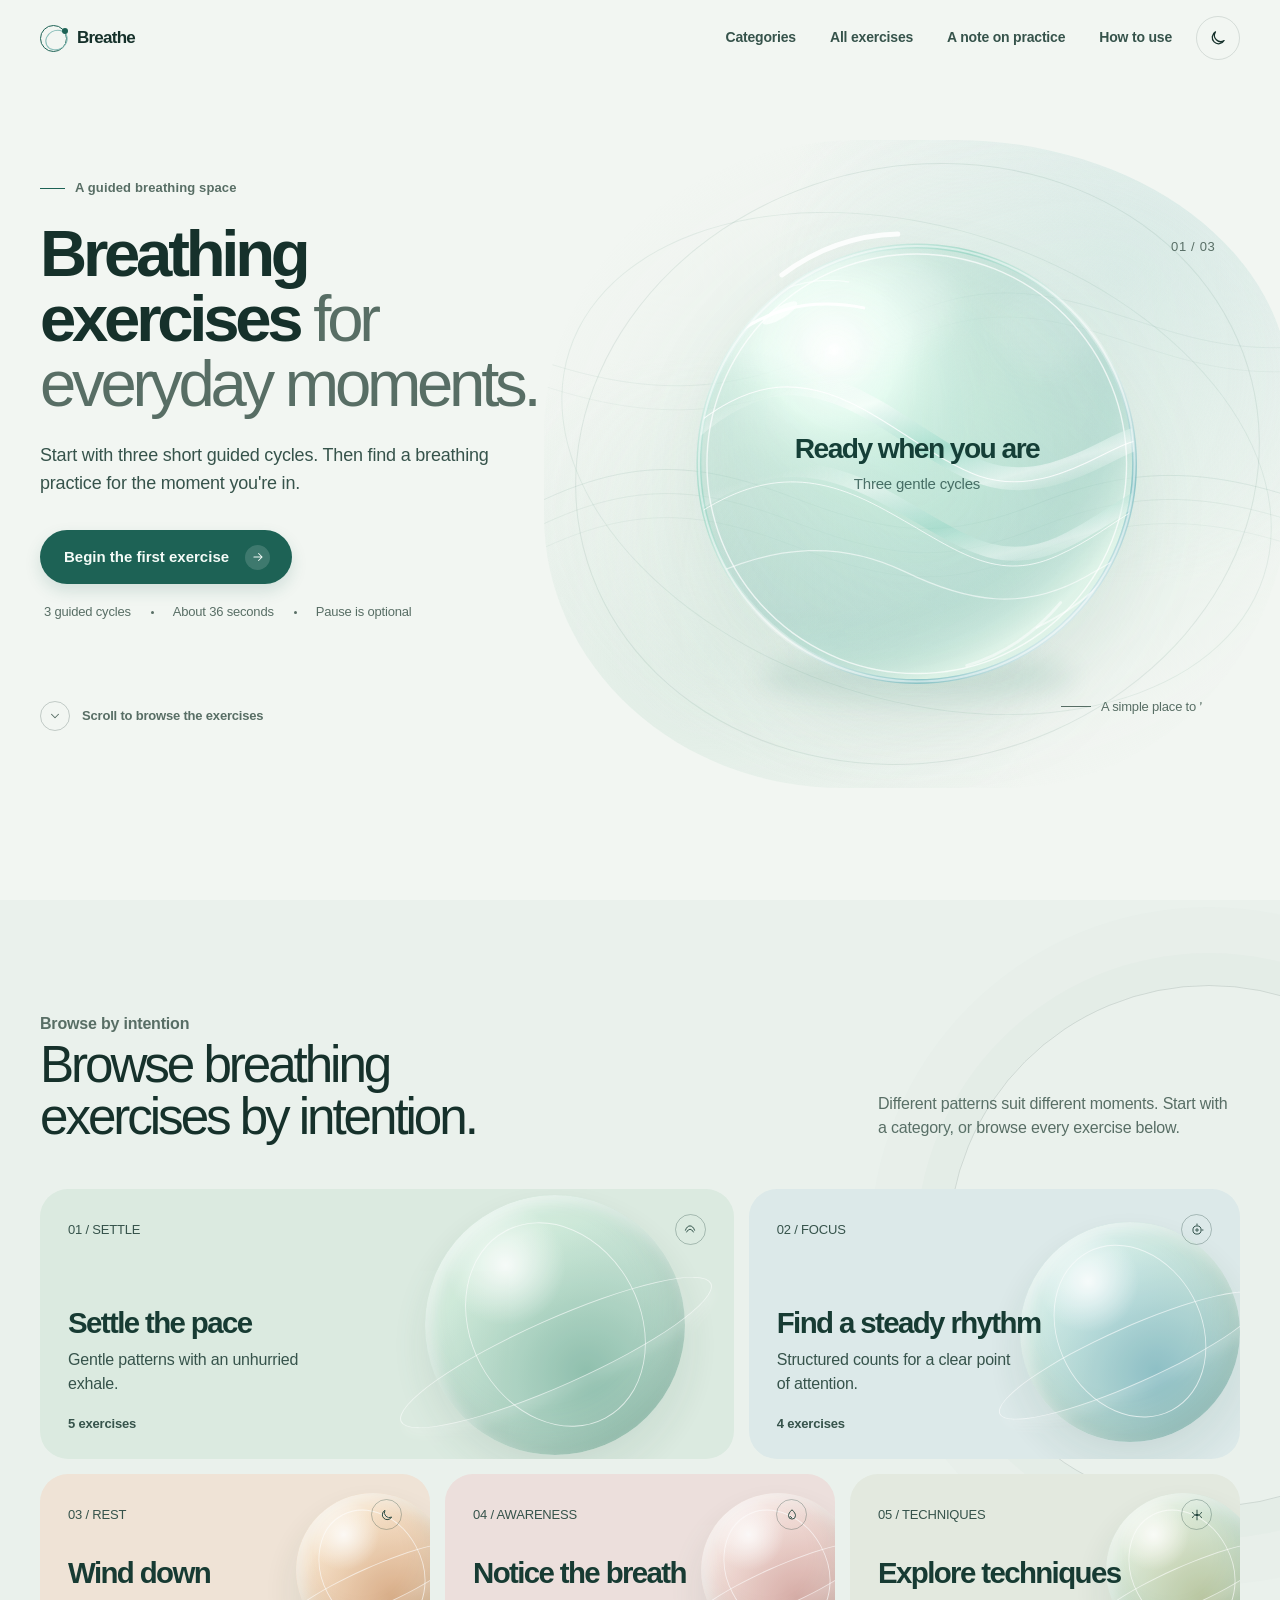
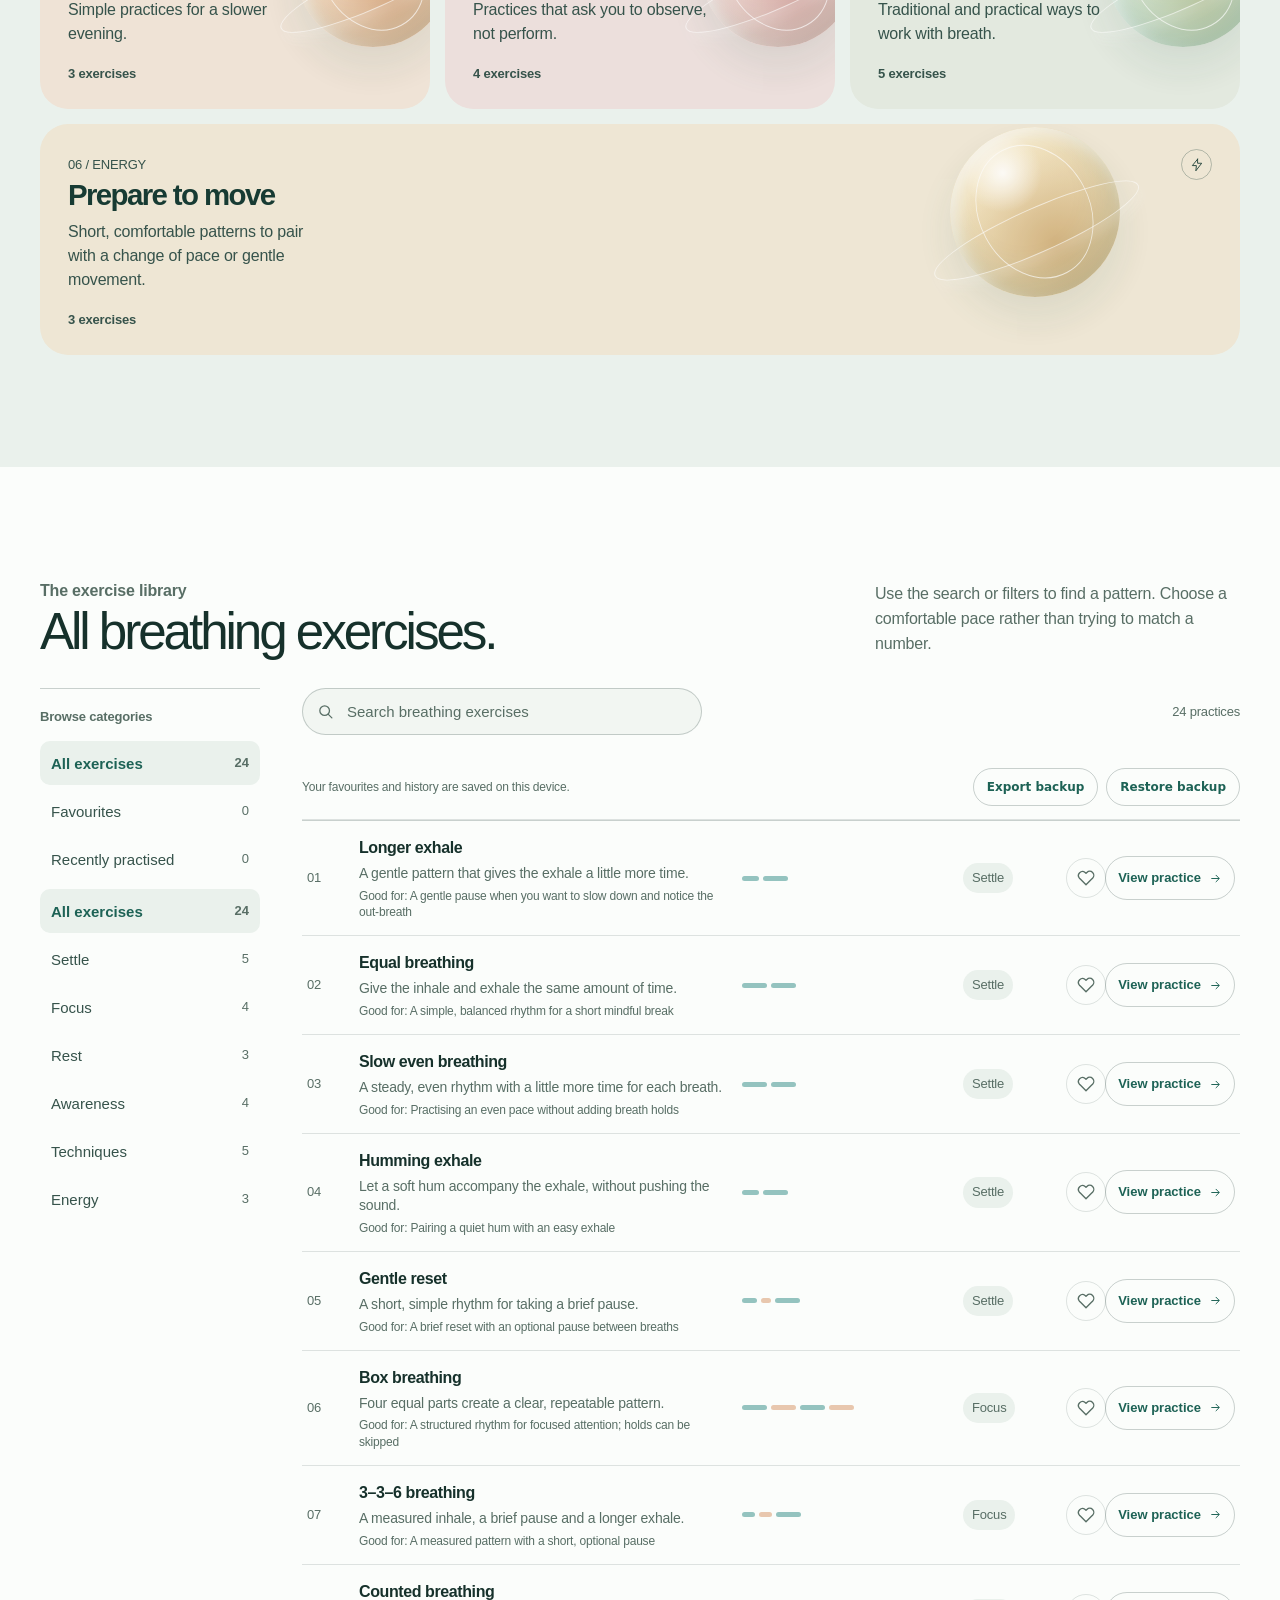
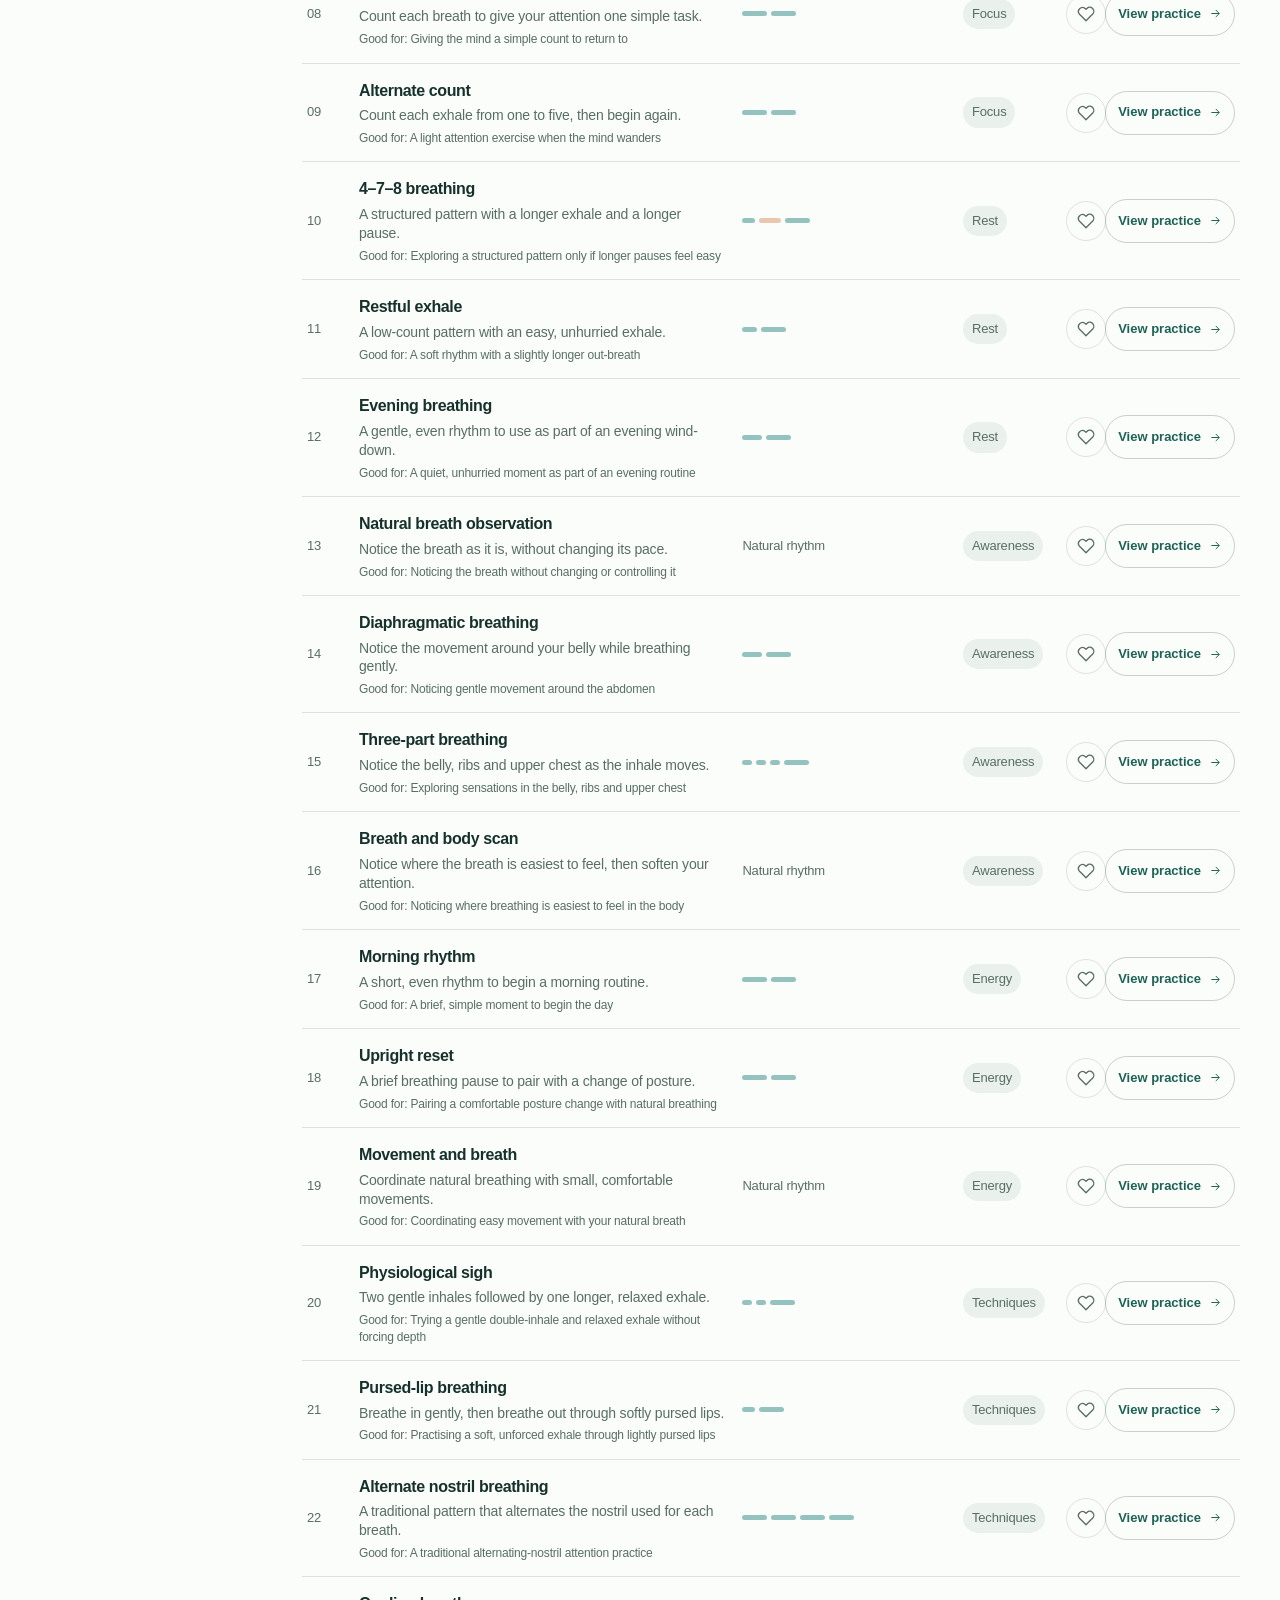
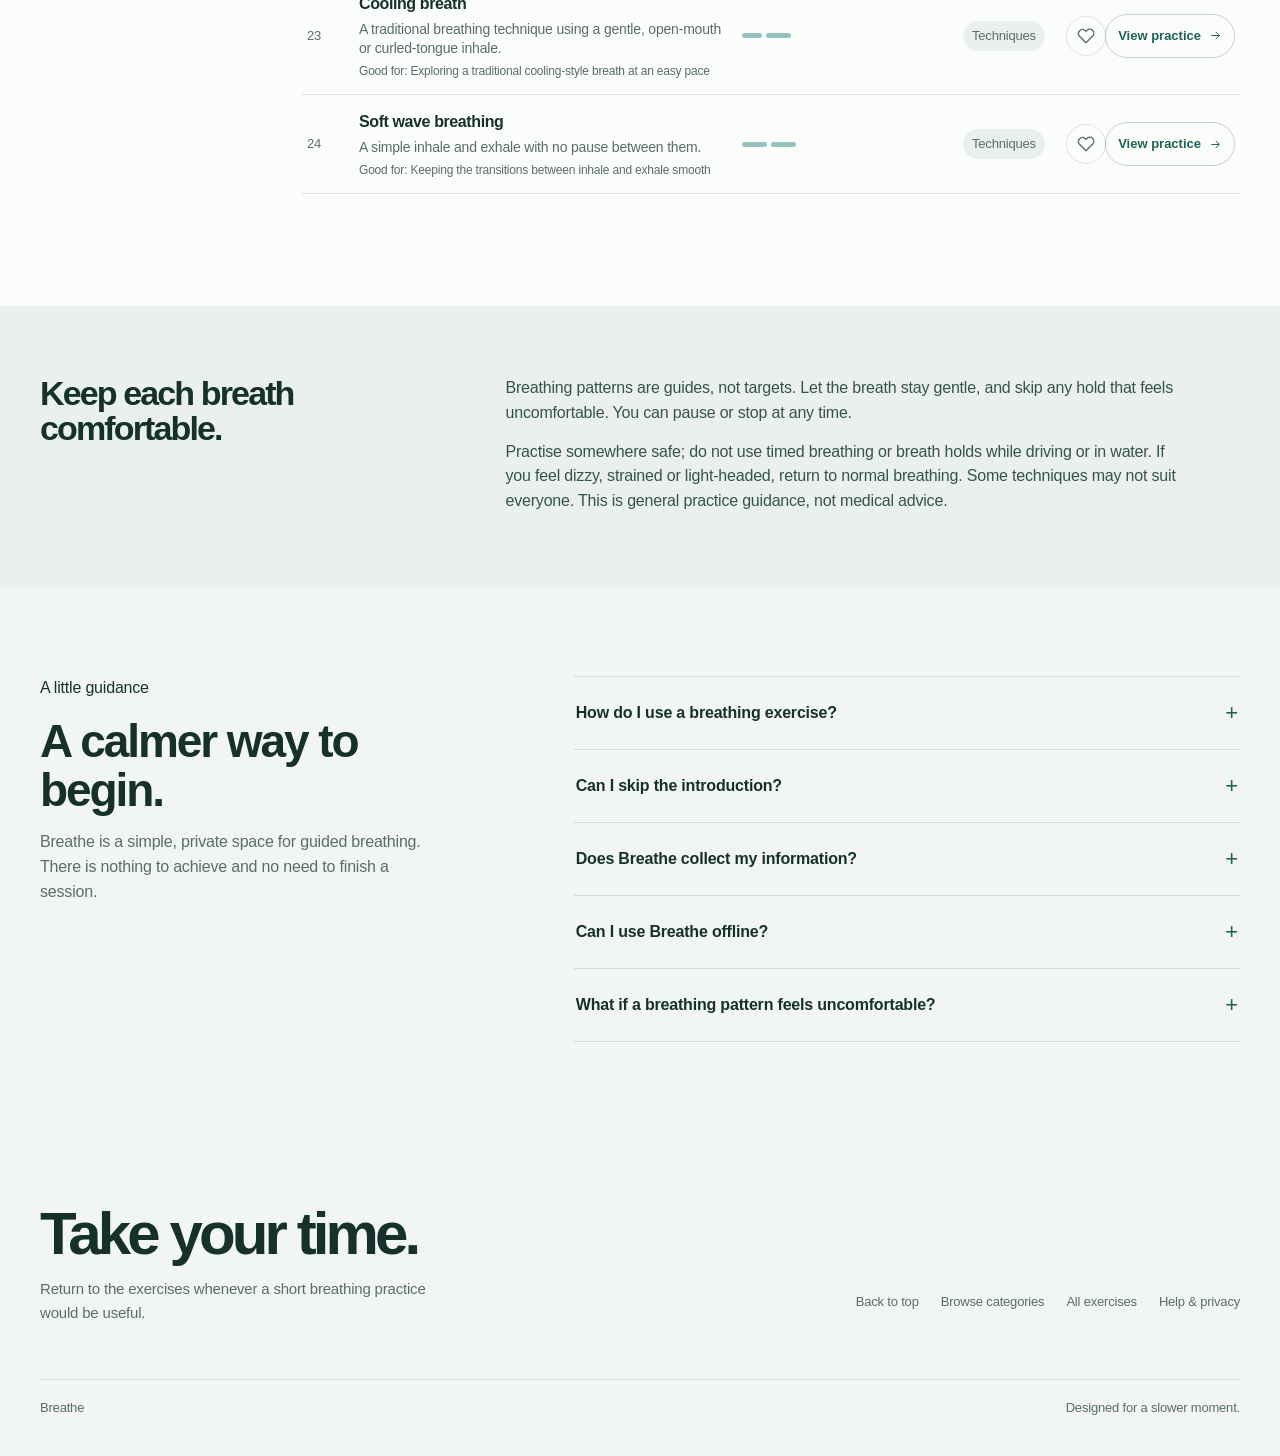
==== index.html @ 6f7fa4e4 "Enrich exercise guidance and discovery" ====
<!doctype html>
<html lang="en" data-theme="light">
<head>
  <meta charset="utf-8">
  <meta name="viewport" content="width=device-width, initial-scale=1, viewport-fit=cover">
  <meta name="theme-color" content="#f2f6f2">
  <meta name="mobile-web-app-capable" content="yes">
  <meta name="apple-mobile-web-app-capable" content="yes">
  <meta name="apple-mobile-web-app-status-bar-style" content="default">
  <link rel="manifest" href="./manifest.webmanifest">
  <link rel="icon" href="./icon.svg" type="image/svg+xml">
  <meta name="description" content="Guided breathing exercises for everyday moments. Begin with three simple cycles, then find a practice that suits you.">
  <title>Breathe — Guided breathing exercises</title>
  <style>
    :root {
      color-scheme: light;
      --paper: #f2f6f2;
      --paper-2: #eaf1ec;
      --surface: #fbfdfb;
      --surface-2: #e5eee8;
      --ink: #16312b;
      --ink-2: #36534b;
      --muted: #586e65;
      --muted-2: #586e65;
      --line: rgba(22,49,43,.13);
      --line-strong: rgba(22,49,43,.22);
      --action: #1d6255;
      --action-hover: #164d43;
      --action-ink: #f4fbf7;
      --mint: #9dcbbb;
      --sea: #88bdb8;
      --sky: #a9c9d0;
      --peach: #e5c1a5;
      --rose: #dfb9b4;
      --shadow: 0 22px 70px rgba(32,75,64,.13);
      --shadow-soft: 0 8px 28px rgba(32,75,64,.09);
      --radius-lg: 28px;
      --radius-md: 18px;
      --radius-sm: 12px;
      --wrap: min(1260px, calc(100% - 80px));
      --nav-h: 76px;
    }
    html[data-theme="dark"] {
      color-scheme: dark;
      --paper: #101f1c;
      --paper-2: #152a25;
      --surface: #1a302a;
      --surface-2: #203a33;
      --ink: #e8f2ed;
      --ink-2: #c6d8cf;
      --muted: #a1b9ae;
      --muted-2: #819d91;
      --line: rgba(226,243,234,.12);
      --line-strong: rgba(226,243,234,.22);
      --action: #9bcdbb;
      --action-hover: #b4decd;
      --action-ink: #10251f;
      --mint: #5f9b87;
      --sea: #4f8e8d;
      --sky: #648d9a;
      --peach: #bd9170;
      --rose: #ad7976;
      --shadow: 0 22px 70px rgba(0,0,0,.35);
      --shadow-soft: 0 8px 28px rgba(0,0,0,.24);
    }
    * { box-sizing: border-box; }
    html { scroll-behavior: auto; scroll-padding-top: 24px; }
    body {
      margin: 0;
      background: var(--paper);
      color: var(--ink);
      font-family: ui-sans-serif, -apple-system, BlinkMacSystemFont, "Segoe UI", Arial, sans-serif;
      font-size: 16px;
      line-height: 1.55;
      letter-spacing: -.012em;
      transition: background .35s ease, color .35s ease;
    }
    button, input { font: inherit; }
    button { color: inherit; }
    a { color: inherit; text-decoration: none; }
    button:focus-visible, a:focus-visible, input:focus-visible { outline: 3px solid color-mix(in srgb, var(--action) 55%, white); outline-offset: 3px; }
    .skip-link { position: absolute; left: 16px; top: -60px; z-index: 99; padding: 10px 14px; color: var(--action-ink); background: var(--action); border-radius: 10px; }
    .skip-link:focus { top: 12px; }
    .wrap { width: var(--wrap); margin-inline: auto; }
    .topbar {
      height: var(--nav-h);
      display: flex;
      align-items: center;
      justify-content: space-between;
      gap: 24px;
      width: var(--wrap);
      margin: 0 auto;
      position: relative;
      z-index: 10;
    }
    .brand { display: inline-flex; align-items: center; gap: 10px; min-width: 160px; font-size: 17px; font-weight: 650; letter-spacing: -.045em; }
    .brand-mark { width: 27px; height: 27px; position: relative; border: 1.4px solid var(--action); border-radius: 50%; display: inline-block; }
    .brand-mark::before { content: ""; position: absolute; inset: 4px -2px 1px 4px; border: 1.3px solid var(--sea); border-radius: 50%; transform: rotate(-28deg); }
    .brand-mark::after { content: ""; position: absolute; width: 6px; height: 6px; border-radius: 50%; background: var(--action); right: -2px; top: 2px; }
    .nav-links { display: flex; align-items: center; gap: 34px; margin-left: auto; }
    .nav-links a { min-height: 44px; display: inline-flex; align-items: center; color: var(--ink-2); font-size: 14px; font-weight: 550; transition: color .2s ease; }
    .nav-links a:hover { color: var(--action); }
    .icon-button { border: 1px solid var(--line); background: transparent; width: 44px; height: 44px; border-radius: 50%; display: inline-grid; place-items: center; cursor: pointer; transition: background .2s ease, border-color .2s ease, transform .2s ease; }
    .icon-button:hover { background: var(--surface); border-color: var(--line-strong); transform: translateY(-1px); }
    .icon-button svg { width: 18px; height: 18px; }
    .mobile-menu { display: none; }

    .hero {
      min-height: calc(100svh - var(--nav-h));
      display: grid;
      grid-template-columns: minmax(360px, .84fr) minmax(0, 1.16fr);
      align-items: center;
      width: var(--wrap);
      margin: 0 auto;
      padding: 6px 0 54px;
      position: relative;
      isolation: isolate;
    }
    .hero-copy { padding: 36px 0 54px; max-width: 540px; position: relative; z-index: 2; }
    .kicker { margin: 0 0 24px; display: inline-flex; align-items: center; gap: 10px; color: var(--muted); font-size: 13px; font-weight: 600; letter-spacing: .01em; }
    .kicker::before { content: ""; width: 25px; height: 1px; background: var(--action); }
    h1, h2, h3, p { margin-top: 0; }
    h1 { font-size: clamp(42px, 5.1vw, 72px); line-height: .99; letter-spacing: -.065em; font-weight: 560; max-width: 610px; margin: 0 0 26px; }
    h1 .soft { color: var(--muted); font-weight: 430; }
    .hero-lede { color: var(--ink-2); font-size: 18px; line-height: 1.55; max-width: 455px; margin: 0 0 32px; }
    .primary-button { display: inline-flex; align-items: center; gap: 16px; min-height: 54px; padding: 0 22px 0 24px; border: 0; border-radius: 999px; background: var(--action); color: var(--action-ink); font-weight: 650; font-size: 15px; cursor: pointer; box-shadow: 0 7px 16px rgba(29,98,85,.15); transition: background .2s ease, transform .2s ease, box-shadow .2s ease; }
    .primary-button:hover { background: var(--action-hover); transform: translateY(-2px); box-shadow: 0 12px 22px rgba(29,98,85,.19); }
    .primary-button:active { transform: translateY(0) scale(.985); }
    .button-arrow { display: inline-grid; place-items: center; width: 25px; height: 25px; border-radius: 50%; color: currentColor; background: rgba(255,255,255,.15); }
    .button-arrow svg { width: 14px; height: 14px; }
    .hero-facts { display: flex; align-items: center; gap: 20px; margin: 18px 0 0 4px; color: var(--muted); font-size: 13px; }
    .hero-facts span { display: inline-flex; align-items: center; gap: 7px; }
    .hero-facts span + span::before { content: ""; width: 3px; height: 3px; border-radius: 50%; background: var(--muted-2); margin-right: 12px; }
    .hero-explore { min-height: 44px; display: inline-flex; align-items: center; gap: 12px; margin-top: 72px; color: var(--muted); font-size: 13px; font-weight: 600; }
    .hero-explore .down { width: 30px; height: 30px; border: 1px solid var(--line-strong); border-radius: 50%; display: inline-grid; place-items: center; transition: transform .2s ease, background .2s ease; }
    .hero-explore:hover .down { transform: translateY(3px); background: var(--surface); }
    .hero-explore svg { width: 14px; height: 14px; }

    .hero-art {
      min-height: 630px;
      height: min(72vh, 720px);
      position: relative;
      display: grid;
      place-items: center;
      overflow: hidden;
      border-radius: 42% 45% 38% 40% / 45% 39% 47% 42%;
      background:
        radial-gradient(ellipse at 55% 49%, rgba(220,242,230,.94) 0%, rgba(224,239,230,.54) 32%, rgba(232,240,234,.10) 63%, transparent 75%),
        radial-gradient(ellipse at 77% 21%, rgba(189,221,218,.55), transparent 43%),
        radial-gradient(ellipse at 22% 80%, rgba(201,225,213,.47), transparent 42%);
      margin-right: -50px;
    }
    .hero-art::before { content: ""; position: absolute; inset: 4% 6%; border: 1px solid rgba(73,124,109,.12); border-radius: 50%; transform: rotate(-14deg) scaleX(1.05); }
    .hero-art::after { content: ""; position: absolute; inset: 9% 1%; border: 1px solid rgba(73,124,109,.10); border-radius: 50%; transform: rotate(18deg) scaleY(.89); }
    .contour-lines { position: absolute; width: 120%; height: 100%; inset: 0 -10%; opacity: .48; pointer-events: none; }
    .orb-wrap { position: relative; z-index: 2; width: min(75%, 570px); aspect-ratio: 1; display: grid; place-items: center; }
    .orb-svg { width: 100%; height: 100%; overflow: visible; filter: drop-shadow(0 34px 36px rgba(45,104,89,.12)); }
    .orb-svg .glass-body { transform-box: fill-box; transform-origin: center; transition: transform var(--phase-duration, 4s) cubic-bezier(.2,.72,.19,1); }
    .orb-svg .wave-a, .orb-svg .wave-b { transform-origin: center; }
    .hero-art[data-phase="inhale"] .glass-body { transform: scale(1.105); }
    .hero-art[data-phase="hold"] .glass-body { transform: scale(1.105); }
    .hero-art[data-phase="exhale"] .glass-body { transform: scale(.91); }
    .orb-label { position: absolute; z-index: 4; text-align: center; width: 54%; pointer-events: none; color: #153f37; transition: opacity .25s ease; }
    .orb-label strong { display: block; font-size: clamp(20px, 2.2vw, 29px); letter-spacing: -.055em; font-weight: 560; line-height: 1.12; }
    .orb-label span { display: block; margin-top: 8px; color: rgba(21,63,55,.72); font-size: 15px; font-variant-numeric: tabular-nums; }
     .orb-serial { position: absolute; top: 15%; right: 10%; font-size: 13px; color: var(--muted); letter-spacing: .05em; }
    .orb-caption { position: absolute; bottom: 11%; right: 8%; display: flex; align-items: center; gap: 10px; color: var(--muted); font-size: 13px; }
    .orb-caption::before { content: ""; width: 30px; height: 1px; background: var(--muted-2); }
    .intro-controls { display: none; align-items: center; flex-wrap: wrap; gap: 9px; margin-top: 22px; }
    .intro-controls.visible { display: flex; }
    .text-button { min-height: 44px; display: inline-flex; align-items: center; gap: 8px; border: 1px solid var(--line); border-radius: 999px; background: transparent; padding: 10px 14px; color: var(--ink-2); font-size: 13px; font-weight: 600; cursor: pointer; transition: background .2s ease, border .2s ease; }
    .text-button:hover { background: var(--surface); border-color: var(--line-strong); }
    .text-button svg { width: 15px; height: 15px; }
    .intro-progress { display: none; width: min(100%, 300px); margin-top: 22px; }
    .intro-progress.visible { display: block; }
    .progress-track { height: 3px; background: var(--line); overflow: hidden; border-radius: 10px; }
    .progress-value { height: 100%; width: 0; background: var(--action); border-radius: inherit; transition: width .25s linear; }
    .progress-meta { display: flex; justify-content: space-between; margin-top: 9px; color: var(--muted); font-size: 13px; }
    .hero.is-active .hero-lede { max-width: 390px; }
    .hero.is-complete .hero-art { background: radial-gradient(ellipse at 50% 50%, rgba(219,239,225,.86), rgba(232,242,235,.20) 64%, transparent 78%); }

    .section { padding: 112px 0; }
    .section-head { display: flex; align-items: end; justify-content: space-between; gap: 40px; margin-bottom: 46px; }
    .section-head h2 { font-size: clamp(35px, 4vw, 54px); line-height: 1.02; letter-spacing: -.06em; font-weight: 540; margin: 0; max-width: 640px; }
    .section-head p { color: var(--muted); max-width: 360px; margin: 0 2px 2px 0; font-size: 16px; }
    .section-index { color: var(--muted-2); font-size: 13px; font-weight: 650; margin-bottom: 16px; }
    .category-section { background: var(--paper-2); position: relative; overflow: hidden; }
    .category-section::before { content: ""; position: absolute; width: 520px; height: 520px; border-radius: 50%; border: 1px solid var(--line); right: -190px; top: 85px; box-shadow: 0 0 0 32px rgba(120,173,150,.035), 0 0 0 78px rgba(120,173,150,.025); }
    .category-grid { display: grid; grid-template-columns: repeat(12, 1fr); gap: 15px; position: relative; }
    .category-tile {
      min-height: 235px; border-radius: var(--radius-lg); overflow: hidden; padding: 25px 28px; display: flex; flex-direction: column; justify-content: space-between;
      position: relative; isolation: isolate; background: var(--tile-ground, #dcebe2); color: #173b33; transition: transform .25s ease, box-shadow .25s ease;
    }
    .category-tile:hover { transform: translateY(-3px); box-shadow: var(--shadow-soft); }
    .category-tile:nth-child(1) { grid-column: span 7; min-height: 270px; }
    .category-tile:nth-child(2) { grid-column: span 5; min-height: 270px; }
    .category-tile:nth-child(3), .category-tile:nth-child(4), .category-tile:nth-child(5) { grid-column: span 4; }
    .category-tile:nth-child(6) { grid-column: span 12; min-height: 170px; }
    .category-tile[data-tone="mint"] { --tile-ground: #dbeae0; --orb-one:#d4f0dd; --orb-two:#85b9a6; }
    .category-tile[data-tone="blue"] { --tile-ground: #dce9e9; --orb-one:#d4f0ed; --orb-two:#83b9c0; }
    .category-tile[data-tone="peach"] { --tile-ground: #efe3d6; --orb-one:#fae8ce; --orb-two:#d7a77f; }
    .category-tile[data-tone="rose"] { --tile-ground: #ecdfdc; --orb-one:#f7e7e1; --orb-two:#d4a7a0; }
    .category-tile[data-tone="stone"] { --tile-ground: #e3e9df; --orb-one:#e9f0dc; --orb-two:#b6c39b; }
    .category-tile[data-tone="gold"] { --tile-ground: #eee6d4; --orb-one:#f8ebc9; --orb-two:#cfad75; }
    .tile-top { position: relative; z-index: 2; display: flex; justify-content: space-between; align-items: center; }
    .tile-number { font-size: 13px; color: #36534b; font-variant-numeric: tabular-nums; }
    .tile-mark { width: 31px; height: 31px; border: 1px solid rgba(23,59,51,.28); display: grid; place-items: center; border-radius: 50%; }
    .tile-mark svg { width: 14px; height: 14px; }
    .tile-copy { z-index: 2; position: relative; max-width: 300px; }
    .category-tile h3 { font-size: clamp(23px, 2.3vw, 32px); line-height: 1.05; letter-spacing: -.055em; font-weight: 570; margin: 0 0 9px; }
    .category-tile p { max-width: 250px; color: #36534b; margin: 0; font-size: 16px; line-height: 1.5; }
    .tile-count { display: block; margin-top: 18px; color: #36534b; font-size: 13px; font-weight: 650; }
    .tile-orb { position: absolute; width: 190px; aspect-ratio: 1; right: 5%; top: 8%; border-radius: 50%; background: radial-gradient(circle at 31% 27%, rgba(255,255,255,.9), transparent 23%), radial-gradient(circle at 62% 68%, var(--orb-two), transparent 63%), radial-gradient(circle at 33% 30%, var(--orb-one), #c3dfd2 68%, #8ab5a7 100%); box-shadow: inset -12px -17px 34px rgba(53,100,83,.16), inset 7px 8px 15px rgba(255,255,255,.7), 0 20px 40px rgba(55,100,82,.12); opacity: .88; }
    .tile-orb::before { content: ""; position: absolute; inset: 9%; border-radius: 50%; border: 1px solid rgba(255,255,255,.7); transform: rotate(-28deg) scaleX(.8); }
    .tile-orb::after { content: ""; position: absolute; left: -15%; top: 48%; width: 130%; height: 25%; border: 1px solid rgba(255,255,255,.65); border-radius: 50%; transform: rotate(-24deg); box-shadow: 0 8px 12px rgba(255,255,255,.16); }
    .category-tile:nth-child(1) .tile-orb { width: 260px; right: 7%; top: 2%; }
    .category-tile:nth-child(2) .tile-orb { width: 220px; right: 0; top: 12%; }
    .category-tile:nth-child(3) .tile-orb, .category-tile:nth-child(4) .tile-orb, .category-tile:nth-child(5) .tile-orb { width: 154px; right: -5%; top: 8%; }
    .category-tile:nth-child(6) .tile-orb { width: 170px; right: 10%; top: 1%; }
    .category-tile:nth-child(6) .tile-copy { max-width: 520px; }
    .category-tile:nth-child(6) .tile-orb { background: radial-gradient(circle at 31% 27%, rgba(255,255,255,.92), transparent 23%), radial-gradient(circle at 62% 68%, var(--orb-two), transparent 63%), radial-gradient(circle at 33% 30%, var(--orb-one), #e6d4ab 68%, #c9a772 100%); }
    .category-tile:hover .tile-orb { transform: translateY(-4px) rotate(3deg); transition: transform .6s cubic-bezier(.2,.7,.2,1); }
    .category-tile:nth-child(3) .tile-orb { background: radial-gradient(circle at 31% 27%, rgba(255,255,255,.9), transparent 23%), radial-gradient(circle at 62% 68%, var(--orb-two), transparent 63%), radial-gradient(circle at 33% 30%, var(--orb-one), #f2d6bd 68%, #cf9e7b 100%); }
    .category-tile:nth-child(4) .tile-orb { background: radial-gradient(circle at 31% 27%, rgba(255,255,255,.9), transparent 23%), radial-gradient(circle at 62% 68%, var(--orb-two), transparent 63%), radial-gradient(circle at 33% 30%, var(--orb-one), #efd7d1 68%, #cf9f99 100%); }

    .library-section { background: var(--surface); }
    .library-topline { display: flex; justify-content: space-between; gap: 24px; align-items: end; margin-bottom: 30px; }
    .library-topline h2 { margin: 0; font-size: clamp(34px, 4vw, 52px); line-height: 1.02; letter-spacing: -.06em; font-weight: 540; }
    .library-topline p { max-width: 365px; margin: 0 0 2px; color: var(--muted); font-size: 16px; }
    .library-shell { display: grid; grid-template-columns: 220px minmax(0,1fr); gap: 42px; align-items: start; }
    .filter-rail { border-top: 1px solid var(--line-strong); padding-top: 18px; }
    .filter-rail h3 { font-size: 13px; color: var(--muted); font-weight: 650; margin: 0 0 14px; }
    .filter-list { display: grid; gap: 4px; }
    .filter-button { min-height: 44px; width: 100%; display: flex; align-items: center; justify-content: space-between; gap: 10px; padding: 10px 11px; border: 0; border-radius: 10px; background: transparent; color: var(--ink-2); text-align: left; font-size: 15px; cursor: pointer; transition: background .18s ease, color .18s ease; }
    .filter-button:hover { background: var(--paper-2); }
    .filter-button[aria-pressed="true"] { color: var(--action); background: var(--paper-2); font-weight: 650; }
    .filter-count { color: var(--muted-2); font-size: 13px; font-variant-numeric: tabular-nums; }
    .search-row { display: flex; align-items: center; justify-content: space-between; gap: 16px; margin-bottom: 20px; }
    .search-box { width: min(400px,100%); display: flex; align-items: center; gap: 11px; border: 1px solid var(--line-strong); background: var(--paper); padding: 0 14px; height: 47px; border-radius: 999px; }
    .search-box svg { width: 17px; height: 17px; color: var(--muted); flex: 0 0 auto; }
    .search-box input { width: 100%; border: 0; outline: 0; background: transparent; color: var(--ink); font-size: 15px; min-width: 0; }
    .search-box input::placeholder { color: var(--muted-2); }
    .result-count { color: var(--muted); font-size: 13px; white-space: nowrap; }
    .exercise-list { border-top: 1px solid var(--line-strong); }
    .exercise-row { display: grid; grid-template-columns: 35px minmax(170px,1.35fr) minmax(115px,.75fr) 86px 40px 112px; align-items: center; gap: 17px; min-height: 91px; border-bottom: 1px solid var(--line); padding: 15px 5px; transition: background .2s ease; }
    .exercise-row:hover { background: color-mix(in srgb, var(--paper-2) 60%, transparent); }
    .exercise-index { color: var(--muted-2); font-size: 13px; font-variant-numeric: tabular-nums; }
    .exercise-name { font-size: 16px; font-weight: 650; letter-spacing: -.025em; margin: 0 0 3px; }
    .exercise-desc { color: var(--muted); font-size: 14px; margin: 0; line-height: 1.35; }
    .exercise-use { color: var(--muted-2); font-size: 12px; margin: 5px 0 0; line-height: 1.35; }
    .practice-use { padding: 0 0 17px; margin: -5px 0 18px; border-bottom: 1px solid var(--line); }
    .practice-use strong { display:block; color:var(--muted); font-size:12px; letter-spacing:.045em; margin-bottom:5px; }
    .practice-use p { margin:0; color:var(--ink-2); font-size:14px; line-height:1.45; }
    .exercise-pattern { display: flex; align-items: center; gap: 4px; color: var(--muted); font-size: 13px; }
    .pattern-segment { height: 5px; min-width: 10px; border-radius: 99px; background: var(--sea); opacity: .9; }
    .pattern-segment.hold { background: var(--peach); }
    .exercise-tag { display: inline-flex; width: max-content; max-width: 100%; border-radius: 999px; padding: 5px 9px; background: var(--paper-2); color: var(--muted); font-size: 13px; white-space: nowrap; }
    .favorite-toggle { width:40px; height:40px; display:inline-grid; place-items:center; justify-self:end; border:1px solid var(--line); border-radius:50%; background:transparent; color:var(--muted); cursor:pointer; }
    .favorite-toggle:hover, .favorite-toggle[aria-pressed="true"] { color:#b45f68; border-color:color-mix(in srgb, #b45f68 45%, var(--line)); background:color-mix(in srgb, #b45f68 9%, transparent); }
    .favorite-toggle svg { width:18px; height:18px; }
    .data-tools { display:flex; align-items:center; justify-content:space-between; flex-wrap:wrap; gap:12px; padding:13px 0; border-bottom:1px solid var(--line); }
    .data-tools-note { color:var(--muted); font-size:12px; }
    .data-tool-actions { display:flex; gap:8px; flex-wrap:wrap; }
    .data-tool-button { min-height:38px; padding:7px 13px; border:1px solid var(--line-strong); border-radius:999px; background:transparent; color:var(--action); font:600 12px ui-sans-serif,system-ui,sans-serif; cursor:pointer; }
    .data-tool-button:hover { background:var(--paper-2); border-color:var(--action); }
    .row-action { min-height: 44px; justify-self: end; display: inline-flex; align-items: center; gap: 8px; padding: 9px 12px; border: 1px solid var(--line-strong); border-radius: 999px; background: transparent; color: var(--action); font-size: 13px; font-weight: 700; cursor: pointer; white-space: nowrap; transition: background .18s ease, border-color .18s ease; }
    .row-action:hover { background: var(--paper-2); border-color: var(--action); }
    .row-action svg { width: 13px; height: 13px; }
    .empty-state { display: none; padding: 55px 25px; text-align: center; color: var(--muted); }
    .empty-state.visible { display: block; }

    .practice-note { background: var(--paper-2); padding: 70px 0 74px; }
    .note-layout { display: grid; grid-template-columns: .7fr 1.3fr; gap: 70px; align-items: start; }
    .note-layout h2 { font-size: 34px; line-height: 1.04; letter-spacing: -.055em; font-weight: 550; margin: 0; max-width: 340px; }
    .note-copy { max-width: 680px; }
    .note-copy p { color: var(--ink-2); margin: 0 0 14px; font-size: 16px; }
    .note-copy p:last-child { margin-bottom: 0; }
    .closing { padding: 66px 0 38px; background: var(--paper); }
    .closing-inner { display: flex; justify-content: space-between; align-items: end; gap: 30px; }
    .closing h2 { font-size: clamp(36px, 5vw, 60px); line-height: 1; letter-spacing: -.065em; font-weight: 550; margin: 0 0 13px; }
    .closing p { margin: 0; color: var(--muted); max-width: 400px; font-size: 15px; }
    .closing-links { display: flex; gap: 22px; align-items: center; color: var(--muted); font-size: 13px; }
    .closing-links a { min-height: 44px; display: inline-flex; align-items: center; }
    .closing-links a:hover { color: var(--action); }
    .legal-line { display: flex; justify-content: space-between; gap: 20px; border-top: 1px solid var(--line); margin-top: 55px; padding-top: 18px; color: var(--muted-2); font-size: 13px; }

    .practice-screen { position: fixed; z-index: 50; inset: 0; display: none; overflow: auto; background: var(--paper); }
    .practice-screen.open { display: block; animation: screenIn .3s ease both; }
    .practice-top { height: 74px; width: min(1320px, calc(100% - 64px)); margin: 0 auto; display: flex; align-items: center; justify-content: space-between; gap: 20px; }
    .practice-top .back-button { min-height: 44px; border: 0; background: transparent; display: inline-flex; align-items: center; gap: 10px; color: var(--ink-2); font-size: 14px; font-weight: 600; cursor: pointer; padding: 8px 0; }
    .practice-top .back-button svg { width: 17px; height: 17px; }
    .practice-top-right { display: flex; align-items: center; gap: 8px; }
    .practice-content { width: min(1160px, calc(100% - 64px)); margin: 0 auto; min-height: calc(100svh - 74px); display: grid; grid-template-columns: .8fr 1.2fr; gap: 48px; align-items: center; padding: 30px 0 70px; }
    .practice-details { max-width: 430px; }
    .practice-category { color: var(--muted); font-size: 13px; margin: 0 0 16px; }
    .practice-details h2 { font-size: clamp(38px, 5vw, 60px); line-height: .98; letter-spacing: -.065em; font-weight: 550; margin: 0 0 17px; }
    .practice-details > p { color: var(--ink-2); font-size: 16px; margin: 0 0 23px; }
    .practice-meta { display: flex; gap: 8px; flex-wrap: wrap; margin: 0 0 28px; }
    .meta-chip { font-size: 13px; padding: 7px 10px; color: var(--muted); background: var(--surface-2); border-radius: 999px; }
    .pattern-detail { border-top: 1px solid var(--line-strong); border-bottom: 1px solid var(--line-strong); padding: 16px 0; margin-bottom: 24px; }
    .pattern-detail strong { display: block; font-size: 13px; color: var(--muted); margin-bottom: 10px; }
    .pattern-flow { display: flex; align-items: center; gap: 7px; flex-wrap: wrap; }
    .pattern-step { color: var(--ink); background: var(--surface-2); padding: 8px 10px; font-size: 14px; border-radius: 9px; }
    .pattern-step small { display: block; color: var(--muted); font-size: 13px; }
    .practice-caution { color: var(--muted); font-size: 14px; line-height: 1.5; margin: 0 0 25px; }
    .practice-action-row { display: flex; gap: 10px; align-items: center; flex-wrap: wrap; }
    .practice-stage { min-height: 550px; border-radius: 36px; background: radial-gradient(ellipse at 50% 48%, #d4e9df 0%, #e5efe8 43%, #edf3ed 72%); display: grid; place-items: center; position: relative; overflow: hidden; }
    html[data-theme="dark"] .practice-stage { background: radial-gradient(ellipse at 50% 48%, #244f43 0%, #18372f 48%, #142b25 75%); }
    html[data-theme="dark"] .session-topline, html[data-theme="dark"] .session-message { color: rgba(232,242,237,.84); }
    html[data-theme="dark"] .practice-done { background: rgba(16,31,28,.95); color: var(--ink); }
    .practice-stage::before, .practice-stage::after { content: ""; position: absolute; width: 75%; aspect-ratio: 1; border-radius: 50%; border: 1px solid rgba(65,122,103,.16); transform: rotate(-22deg) scaleY(.75); }
    .practice-stage::after { width: 92%; transform: rotate(24deg) scaleY(.63); border-color: rgba(65,122,103,.1); }
    .practice-orb-wrap { width: min(72%, 410px); aspect-ratio: 1; display: grid; place-items: center; position: relative; z-index: 2; }
    .practice-orb-wrap .orb-svg { width: 100%; }
    .practice-stage[data-phase="inhale"] .glass-body { transform: scale(1.1); }
    .practice-stage[data-phase="hold"] .glass-body { transform: scale(1.1); }
    .practice-stage[data-phase="exhale"] .glass-body { transform: scale(.9); }
    .practice-stage .orb-label { width: 58%; }
    .session-topline { position: absolute; z-index: 3; top: 28px; left: 32px; right: 32px; display: flex; justify-content: space-between; color: rgba(22,49,43,.72); font-size: 13px; }
    .session-controls { display:none; position: absolute; z-index: 3; bottom: 31px; left: 0; right: 0; justify-content: center; align-items: center; gap: 10px; }
    .practice-stage.session-active .session-controls { display:flex; }
    .practice-stage.session-complete .session-controls { display:none; }
    .session-controls .icon-button { background: rgba(255,255,255,.55); border-color: rgba(255,255,255,.8); color: #234d42; }
    .session-controls .main-control { width: 52px; height: 52px; background: var(--action); color: var(--action-ink); border-color: transparent; }
    .session-controls .main-control svg { width: 20px; height: 20px; }
    .duration-select { height: 44px; padding: 0 13px; border-radius: 999px; border: 1px solid var(--line-strong); color: var(--ink-2); background: var(--surface); font-size: 13px; }
    .session-message { position: absolute; bottom: 100px; z-index: 3; color: rgba(22,49,43,.78); font-size: 13px; text-align: center; }
    .practice-done { display: none; text-align: center; position: absolute; z-index: 5; inset: 0; align-items: center; justify-content: center; flex-direction: column; background: rgba(229,239,232,.93); padding: 28px; }
    .practice-done.visible { display: flex; }
    .practice-done h3 { font-size: 32px; letter-spacing: -.05em; margin: 0 0 8px; }
    .practice-done p { color: var(--muted); max-width: 330px; margin: 0 0 22px; }
    .mobile-practice-bar { display: none; }

    @keyframes screenIn { from { opacity:0; transform:translateY(8px); } to { opacity:1; transform:translateY(0); } }

    @media (max-width: 900px) {
      .library-shell { grid-template-columns: 1fr; gap: 20px; }
      .filter-rail { border-top: 0; padding: 0; }
      .filter-rail h3 { margin-bottom: 9px; }
      .filter-list { display:flex; flex-wrap:wrap; gap:8px; overflow:visible; padding-bottom:5px; }
      .filter-button { width:auto; flex:0 0 auto; border:1px solid var(--line); border-radius:999px; padding:8px 12px; }
      .filter-count { display:none; }
    }
    @media (max-width: 1050px) {
      :root { --wrap: min(100% - 52px, 920px); }
      .hero { grid-template-columns: .88fr 1.12fr; }
      .hero-art { margin-right: -25px; min-height: 520px; }
      .orb-wrap { width: 82%; }
      .category-tile:nth-child(1), .category-tile:nth-child(2) { min-height: 245px; }
      .category-tile:nth-child(1) { grid-column: span 7; }
      .category-tile:nth-child(2) { grid-column: span 5; }
      .category-tile:nth-child(3), .category-tile:nth-child(4), .category-tile:nth-child(5) { grid-column: span 4; }
    .category-tile:nth-child(6) { grid-column: span 12; min-height: 170px; }
      .exercise-row { grid-template-columns: 28px minmax(145px,1.3fr) minmax(100px,.7fr) 76px 104px; gap: 11px; }
      .practice-content { gap: 28px; }
      .practice-stage { min-height: 490px; }
    }
    @media (max-width: 760px) {
      :root { --wrap: calc(100% - 40px); --nav-h: 68px; }
      .topbar { gap: 10px; }
      .brand { min-width: 0; }
      .nav-links { gap: 17px; }
      .nav-links a { font-size: 13px; }
      .topbar > .icon-button { width: 44px; height: 44px; }
      .hero { min-height: auto; grid-template-columns: 1fr; padding: 26px 0 70px; }
      .hero-copy { padding: 22px 0 12px; max-width: 620px; }
      .kicker { margin-bottom: 16px; }
      h1 { max-width: 650px; font-size: clamp(42px, 8vw, 62px); }
      .hero-lede { font-size: 16px; max-width: 520px; margin-bottom: 24px; }
      .hero-explore { margin-top: 32px; }
      .hero-art { grid-row: 2; min-height: 400px; height: min(105vw, 500px); margin: 8px -15px 0; border-radius: 40% 42% 37% 38% / 40% 37% 45% 43%; }
      .orb-wrap { width: min(76%, 420px); }
      .orb-serial { right: 8%; top: 10%; }
      .orb-caption { bottom: 8%; right: 6%; }
      .section { padding: 80px 0; }
      .section-head, .library-topline { display: block; margin-bottom: 30px; }
      .section-head p, .library-topline p { margin-top: 16px; }
      .category-grid { gap: 10px; }
      .category-tile { padding: 20px; min-height: 228px; }
      .category-tile:nth-child(1), .category-tile:nth-child(2) { grid-column: span 6; min-height: 250px; }
      .category-tile:nth-child(3), .category-tile:nth-child(4), .category-tile:nth-child(5) { grid-column: span 4; min-height: 208px; }
      .category-tile:nth-child(1) .tile-orb, .category-tile:nth-child(2) .tile-orb { width: 155px; right: -5%; top: 10%; }
      .category-tile:nth-child(3) .tile-orb, .category-tile:nth-child(4) .tile-orb, .category-tile:nth-child(5) .tile-orb { width: 120px; right: -15%; top: 8%; }
      .category-tile:nth-child(6) .tile-orb { width: 150px; right: 4%; top: 8%; }
      .category-tile:nth-child(3) .tile-copy, .category-tile:nth-child(4) .tile-copy, .category-tile:nth-child(5) .tile-copy { max-width: 170px; }
      .category-tile:nth-child(3) p, .category-tile:nth-child(4) p, .category-tile:nth-child(5) p { max-width: 145px; }
      .library-shell { grid-template-columns: 1fr; gap: 20px; }
      .filter-rail { border-top: 0; padding: 0; }
      .filter-rail h3 { margin-bottom: 9px; }
      .filter-list { display: flex; flex-wrap: wrap; gap: 8px; overflow: visible; padding-bottom: 5px; }
      .filter-button { width: auto; flex: 0 0 auto; border: 1px solid var(--line); border-radius: 999px; padding: 8px 12px; }
      .filter-count { display: none; }
      .exercise-row { grid-template-columns: 25px minmax(0,1fr) auto; gap: 8px 12px; padding: 14px 3px; }
      .exercise-pattern { grid-column: 2; grid-row: 2; }
      .exercise-tag { display: none; }
      .row-action { grid-column: 3; grid-row: 1 / span 2; }
      .practice-note { padding: 62px 0; }
      .note-layout { grid-template-columns: 1fr; gap: 20px; }
      .note-layout h2 { max-width: 520px; }
      .closing-inner { display: block; }
      .closing-links { margin-top: 30px; }
      .legal-line { margin-top: 40px; flex-wrap: wrap; }
      .practice-top { width: calc(100% - 40px); height: 64px; }
      .practice-content { width: calc(100% - 40px); min-height: auto; display: flex; flex-direction: column; align-items: stretch; gap: 23px; padding: 24px 0 45px; }
      .practice-details { max-width: none; }
      .practice-details h2 { font-size: 42px; margin-bottom: 10px; }
      .practice-details > p { margin-bottom: 13px; }
      .practice-meta { margin-bottom: 15px; }
      .pattern-detail { margin-bottom: 14px; padding: 12px 0; }
      .practice-caution { margin-bottom: 15px; }
      .practice-stage { min-height: 390px; border-radius: 28px; }
      .practice-orb-wrap { width: min(70%, 290px); }
      .session-topline { top: 18px; left: 18px; right: 18px; }
      .session-controls { bottom: 18px; }
      .session-message { bottom: 82px; }
    }
    @media (max-width: 500px) {
      .nav-links a[href="#practice-note"] { display:none; }
      :root { --wrap: calc(100% - 32px); }
      .brand { font-size: 16px; }
      .brand-mark { width: 24px; height: 24px; }
      .nav-links { gap: 12px; }
      .nav-links a { font-size: 13px; }
      .topbar > .icon-button { width: 44px; height: 44px; }
      .hero { padding-top: 20px; }
      h1 { font-size: clamp(40px, 11vw, 54px); }
      .hero-facts { flex-wrap: wrap; gap: 8px 13px; }
      .hero-facts span + span::before { margin-right: 7px; }
      .hero-art { min-height: 330px; height: 92vw; margin-inline: -10px; }
      .orb-wrap { width: 82%; }
      .orb-label strong { font-size: 21px; }
      .orb-label span { font-size: 13px; }
      .section { padding: 66px 0; }
      .section-head h2, .library-topline h2 { font-size: 38px; }
      .category-grid { grid-template-columns: repeat(6, 1fr); }
      .category-tile { grid-column: span 6 !important; min-height: 190px !important; padding: 18px 20px; }
      .category-tile:nth-child(1), .category-tile:nth-child(2) { min-height: 212px !important; }
      .category-tile .tile-orb { width: 160px !important; right: 2% !important; top: 5% !important; }
      .category-tile h3 { font-size: 26px; }
      .category-tile p { max-width: 220px !important; }
      .search-row { align-items: center; }
      .result-count { font-size: 13px; }
      .exercise-row { grid-template-columns: 20px minmax(0,1fr) auto; gap: 6px 9px; min-height: 88px; }
      .exercise-name { font-size: 15px; }
      .exercise-desc { font-size: 13px; }
      .row-action { padding: 8px 10px; font-size: 13px; }
      .practice-top { width: calc(100% - 32px); }
      .practice-content { width: calc(100% - 32px); }
      .practice-stage { min-height: 335px; }
      .practice-done h3 { font-size: 27px; }
      .closing { padding-top: 56px; }
      .closing-links { gap: 15px; flex-wrap: wrap; }
    }
    .help-section { display:grid; grid-template-columns:minmax(220px,.8fr) minmax(0,1.2fr); gap:clamp(32px,7vw,100px); padding-top:88px; padding-bottom:96px; }
    .help-heading h2 { margin:0 0 14px; font-size:clamp(30px,4vw,46px); line-height:1.08; letter-spacing:-.045em; }
    .help-heading p:last-child { max-width:390px; color:var(--muted); }
    .help-list { border-top:1px solid var(--line); }
    .help-list details { border-bottom:1px solid var(--line); padding:19px 2px; }
    .help-list summary { cursor:pointer; font-weight:620; color:var(--ink); list-style:none; display:flex; align-items:center; justify-content:space-between; gap:18px; }
    .help-list summary::-webkit-details-marker { display:none; }
    .help-list summary::after { content:"+"; color:var(--action); font-size:22px; font-weight:400; }
    .help-list details[open] summary::after { content:"−"; }
    .help-list details p { max-width:680px; margin:12px 28px 2px 0; color:var(--muted); font-size:14px; }
    .footer-install { border:1px solid var(--line-strong); background:transparent; color:var(--ink-2); border-radius:999px; padding:9px 14px; cursor:pointer; font:inherit; font-size:13px; }
    .footer-install:hover { background:var(--surface); }
    .footer-install[hidden] { display:none; }
    @media (max-width:760px) { .help-section { grid-template-columns:1fr; gap:24px; padding-top:64px; padding-bottom:70px; } }
    @media (prefers-reduced-motion: reduce) {
      *, *::before, *::after { scroll-behavior: auto !important; animation-duration: .01ms !important; animation-iteration-count: 1 !important; transition-duration: .01ms !important; }
    }
  </style>
</head>
<body>
  <a class="skip-link" href="#main">Skip to content</a>
  <header class="topbar" id="top">
    <a class="brand" href="#top" aria-label="Breathe home"><span class="brand-mark" aria-hidden="true"></span><span>Breathe</span></a>
    <nav class="nav-links" aria-label="Main navigation">
      <a href="#categories">Categories</a>
      <a href="#library">All exercises</a>
      <a href="#practice-note">A note on practice</a>
      <a href="#help">How to use</a>
    </nav>
    <button class="icon-button" id="theme-toggle" type="button" aria-label="Switch to dark theme" title="Switch theme">
      <svg viewBox="0 0 24 24" fill="none" stroke="currentColor" stroke-width="1.7" stroke-linecap="round" stroke-linejoin="round" aria-hidden="true"><path d="M20.2 15.4A8.4 8.4 0 0 1 8.6 3.8 8.5 8.5 0 1 0 20.2 15.4Z"/></svg>
    </button>
  </header>
  <main id="main">
    <section class="hero" id="intro" aria-labelledby="hero-title">
      <div class="hero-copy">
        <p class="kicker" id="hero-kicker">A guided breathing space</p>
        <h1 id="hero-title">Breathing exercises <span class="soft">for everyday moments.</span></h1>
        <p class="hero-lede" id="hero-lede">Start with three short guided cycles. Then find a breathing practice for the moment you're in.</p>
        <button class="primary-button" id="begin-intro" type="button">
          <span id="begin-label">Begin the first exercise</span>
          <span class="button-arrow" aria-hidden="true"><svg viewBox="0 0 24 24" fill="none" stroke="currentColor" stroke-width="1.8" stroke-linecap="round" stroke-linejoin="round"><path d="M5 12h13M13 6l6 6-6 6"/></svg></span>
        </button>
        <div class="hero-facts" id="hero-facts"><span>3 guided cycles</span><span>About 36 seconds</span><span>Pause is optional</span></div>
        <div class="intro-controls" id="intro-controls" aria-label="Introductory exercise controls">
          <button class="text-button" id="pause-intro" type="button"><svg viewBox="0 0 24 24" fill="currentColor"><path d="M8 5h3v14H8zm6 0h3v14h-3z"/></svg><span>Pause</span></button>
          <button class="text-button" id="restart-intro" type="button"><svg viewBox="0 0 24 24" fill="none" stroke="currentColor" stroke-width="1.8" stroke-linecap="round" stroke-linejoin="round"><path d="M3 12a9 9 0 1 0 2.6-6.4L3 8"/><path d="M3 3v5h5"/></svg><span>Start again</span></button>
          <button class="text-button sound-toggle" type="button" aria-pressed="false" aria-label="Turn audio cues on"><svg viewBox="0 0 24 24" fill="none" stroke="currentColor" stroke-width="1.8" stroke-linecap="round" stroke-linejoin="round" aria-hidden="true"><path d="M11 5 6 9H3v6h3l5 4z"/><path d="M15.5 8.5a5 5 0 0 1 0 7m3-10a9 9 0 0 1 0 13"/></svg><span>Audio cues off</span></button>
          <button class="text-button voice-toggle" type="button" aria-pressed="false" aria-label="Turn voice guidance on"><svg viewBox="0 0 24 24" fill="none" stroke="currentColor" stroke-width="1.8" stroke-linecap="round" stroke-linejoin="round" aria-hidden="true"><path d="M12 18V5m0 0-4 4m4-4 4 4"/><path d="M5 14v1a7 7 0 0 0 14 0v-1"/></svg><span>Voice guidance off</span></button>
          <a class="text-button" href="#categories">Skip to exercises</a>
        </div>
        <div class="intro-progress" id="intro-progress" aria-hidden="true">
          <div class="progress-track"><div class="progress-value" id="intro-progress-value"></div></div>
          <div class="progress-meta"><span id="intro-cycle">Cycle 1 of 3</span><span id="intro-remaining">36 seconds</span></div>
        </div>
        <a href="#categories" class="hero-explore" id="hero-explore"><span class="down"><svg viewBox="0 0 24 24" fill="none" stroke="currentColor" stroke-width="1.8" stroke-linecap="round" stroke-linejoin="round"><path d="m6 9 6 6 6-6"/></svg></span><span>Scroll to browse the exercises</span></a>
      </div>
      <div class="hero-art" id="hero-art" data-phase="rest" aria-label="An animated glass orb that expands and contracts with the breathing guide">
        <svg class="contour-lines" viewBox="0 0 900 700" fill="none" aria-hidden="true">
          <path d="M-30 432C120 335 206 344 316 386c112 43 168 45 267 6 111-44 200-41 348 22" stroke="rgba(58,117,101,.22)" stroke-width="1"/>
          <path d="M-30 458C120 361 206 370 316 412c112 43 168 45 267 6 111-44 200-41 348 22" stroke="rgba(58,117,101,.16)" stroke-width="1"/>
          <path d="M-30 484C120 387 206 396 316 438c112 43 168 45 267 6 111-44 200-41 348 22" stroke="rgba(58,117,101,.12)" stroke-width="1"/>
          <path d="M-20 214C106 268 204 281 306 246c114-39 172-98 290-76 107 20 170 74 318 47" stroke="rgba(58,117,101,.14)" stroke-width="1"/>
          <path d="M-20 240C106 294 204 307 306 272c114-39 172-98 290-76 107 20 170 74 318 47" stroke="rgba(58,117,101,.10)" stroke-width="1"/>
        </svg>
        <span class="orb-serial" id="orb-serial">01 / 03</span>
        <div class="orb-wrap">
          <svg class="orb-svg" viewBox="0 0 560 560" role="img" aria-label="A translucent sea-glass sphere with fine flowing lines">
            <defs>
              <radialGradient id="glassFill" cx="31%" cy="24%" r="78%"><stop offset="0" stop-color="#fff" stop-opacity=".96"/><stop offset=".2" stop-color="#e9fff4" stop-opacity=".75"/><stop offset=".47" stop-color="#a6d8c9" stop-opacity=".34"/><stop offset=".76" stop-color="#72b9ae" stop-opacity=".27"/><stop offset="1" stop-color="#dff5e9" stop-opacity=".8"/></radialGradient>
              <linearGradient id="glassEdge" x1=".12" y1=".08" x2=".89" y2=".91"><stop offset="0" stop-color="#fff" stop-opacity=".94"/><stop offset=".26" stop-color="#8bd1bd" stop-opacity=".64"/><stop offset=".56" stop-color="#fff" stop-opacity=".34"/><stop offset=".83" stop-color="#75b9bf" stop-opacity=".75"/><stop offset="1" stop-color="#fff" stop-opacity=".94"/></linearGradient>
              <linearGradient id="currentLine" x1=".08" y1=".2" x2=".96" y2=".78"><stop offset="0" stop-color="#fff" stop-opacity="0"/><stop offset=".23" stop-color="#fff" stop-opacity=".9"/><stop offset=".58" stop-color="#8fd5c3" stop-opacity=".9"/><stop offset=".84" stop-color="#fff" stop-opacity=".88"/><stop offset="1" stop-color="#fff" stop-opacity="0"/></linearGradient>
              <radialGradient id="orbGlow" cx="50%" cy="52%" r="50%"><stop offset="0" stop-color="#d9f7e9" stop-opacity=".65"/><stop offset="1" stop-color="#d9f7e9" stop-opacity="0"/></radialGradient>
              <clipPath id="orbClip"><circle cx="280" cy="280" r="218"/></clipPath>
              <filter id="softBlur" x="-60%" y="-60%" width="220%" height="220%"><feGaussianBlur stdDeviation="12"/></filter>
            </defs>
            <ellipse cx="280" cy="493" rx="157" ry="24" fill="#5b9b88" opacity=".16" filter="url(#softBlur)"/>
            <circle cx="280" cy="280" r="232" fill="url(#orbGlow)"/>
            <g class="glass-body">
              <circle cx="280" cy="280" r="218" fill="url(#glassFill)" stroke="url(#glassEdge)" stroke-width="5"/>
              <circle cx="280" cy="280" r="210" fill="none" stroke="#fff" stroke-opacity=".7" stroke-width="1.4"/>
              <g clip-path="url(#orbClip)">
                <ellipse cx="170" cy="120" rx="150" ry="67" fill="#fff" opacity=".22" filter="url(#softBlur)"/>
                <path class="wave-a" d="M43 255C117 185 174 187 247 232s104 76 170 58 83-58 147-27" fill="none" stroke="url(#currentLine)" stroke-width="23" opacity=".58"/>
                <path class="wave-a" d="M39 258C113 188 170 190 243 235s104 76 170 58 83-58 147-27" fill="none" stroke="#fff" stroke-width="1.1" opacity=".8"/>
                <path class="wave-b" d="M40 334c75-57 132-61 204-23s113 79 179 49 82-67 146-59" fill="none" stroke="url(#currentLine)" stroke-width="14" opacity=".48"/>
                <path class="wave-b" d="M38 346c75-57 132-61 204-23s113 79 179 49 82-67 146-59" fill="none" stroke="#fff" stroke-width="1" opacity=".72"/>
                <path d="M64 397c76-38 142-39 204-9s118 41 183 4 77-46 114-42" fill="none" stroke="#fff" stroke-opacity=".58" stroke-width="1.2"/>
                <path d="M77 167c48-42 94-54 150-43" fill="none" stroke="#fff" stroke-opacity=".9" stroke-width="3" stroke-linecap="round"/>
                <path d="M101 135c35-32 71-43 111-37" fill="none" stroke="#fff" stroke-opacity=".55" stroke-width="1.2" stroke-linecap="round"/>
                <ellipse class="glint" cx="143" cy="129" rx="20" ry="6" fill="#fff" opacity=".65" transform="rotate(-31 143 129)"/>
                <path d="M400 444c46-22 75-49 91-81" fill="none" stroke="#fff" stroke-opacity=".55" stroke-width="2" stroke-linecap="round"/>
                <circle cx="408" cy="145" r="45" fill="#fff" opacity=".11" filter="url(#softBlur)"/>
              </g>
              <circle cx="280" cy="280" r="218" fill="none" stroke="#fff" stroke-opacity=".5" stroke-width="2"/>
              <path d="M145 91c36-27 77-40 116-41" fill="none" stroke="#fff" stroke-width="5" stroke-linecap="round" opacity=".82"/>
              <path d="M424 419c-26 31-57 52-94 63" fill="none" stroke="#fff" stroke-width="3" stroke-linecap="round" opacity=".5"/>
            </g>
          </svg>
          <div class="orb-label" id="hero-orb-label"><strong id="hero-phase">Ready when you are</strong><span id="hero-phase-count">Three gentle cycles</span></div>
        </div>
        <span class="orb-caption" id="orb-caption">A simple place to begin</span>
      </div>
    </section>

    <section class="section category-section" id="categories" aria-labelledby="category-title">
      <div class="wrap">
        <div class="section-head">
          <div><p class="section-index">Browse by intention</p><h2 id="category-title">Browse breathing<br>exercises by intention.</h2></div>
          <p>Different patterns suit different moments. Start with a category, or browse every exercise below.</p>
        </div>
        <div class="category-grid" id="category-grid">
          <a class="category-tile" data-tone="mint" href="#library" data-filter-link="Settle">
            <span class="tile-orb" aria-hidden="true"></span><div class="tile-top"><span class="tile-number">01 / SETTLE</span><span class="tile-mark" aria-hidden="true"><svg viewBox="0 0 24 24" fill="none" stroke="currentColor" stroke-width="1.5"><path d="M4 13c2-6 5-8 8-8s6 2 8 8M6 16c2-4 4-5 6-5s4 1 6 5"/></svg></span></div><div class="tile-copy"><h3>Settle the pace</h3><p>Gentle patterns with an unhurried exhale.</p><span class="tile-count">5 exercises</span></div>
          </a>
          <a class="category-tile" data-tone="blue" href="#library" data-filter-link="Focus">
            <span class="tile-orb" aria-hidden="true"></span><div class="tile-top"><span class="tile-number">02 / FOCUS</span><span class="tile-mark" aria-hidden="true"><svg viewBox="0 0 24 24" fill="none" stroke="currentColor" stroke-width="1.5"><circle cx="12" cy="12" r="7"/><circle cx="12" cy="12" r="2"/><path d="M12 1v3M23 12h-3"/></svg></span></div><div class="tile-copy"><h3>Find a steady rhythm</h3><p>Structured counts for a clear point of attention.</p><span class="tile-count">4 exercises</span></div>
          </a>
          <a class="category-tile" data-tone="peach" href="#library" data-filter-link="Rest">
            <span class="tile-orb" aria-hidden="true"></span><div class="tile-top"><span class="tile-number">03 / REST</span><span class="tile-mark" aria-hidden="true"><svg viewBox="0 0 24 24" fill="none" stroke="currentColor" stroke-width="1.5"><path d="M20 15.5A8.5 8.5 0 0 1 8.5 4 8.5 8.5 0 1 0 20 15.5Z"/></svg></span></div><div class="tile-copy"><h3>Wind down</h3><p>Simple practices for a slower evening.</p><span class="tile-count">3 exercises</span></div>
          </a>
          <a class="category-tile" data-tone="rose" href="#library" data-filter-link="Awareness">
            <span class="tile-orb" aria-hidden="true"></span><div class="tile-top"><span class="tile-number">04 / AWARENESS</span><span class="tile-mark" aria-hidden="true"><svg viewBox="0 0 24 24" fill="none" stroke="currentColor" stroke-width="1.5"><path d="M12 3c4 4 6 7 6 10a6 6 0 0 1-12 0c0-3 2-6 6-10Z"/><path d="M9 14c.5 1.5 1.5 2.3 3 2.5"/></svg></span></div><div class="tile-copy"><h3>Notice the breath</h3><p>Practices that ask you to observe, not perform.</p><span class="tile-count">4 exercises</span></div>
          </a>
          <a class="category-tile" data-tone="stone" href="#library" data-filter-link="Techniques">
            <span class="tile-orb" aria-hidden="true"></span><div class="tile-top"><span class="tile-number">05 / TECHNIQUES</span><span class="tile-mark" aria-hidden="true"><svg viewBox="0 0 24 24" fill="none" stroke="currentColor" stroke-width="1.5"><path d="M4 17c4-8 12-8 16 0M4 7c4 8 12 8 16 0"/><path d="M12 3v18"/></svg></span></div><div class="tile-copy"><h3>Explore techniques</h3><p>Traditional and practical ways to work with breath.</p><span class="tile-count">5 exercises</span></div>
          </a>
          <a class="category-tile" data-tone="gold" href="#library" data-filter-link="Energy">
            <span class="tile-orb" aria-hidden="true"></span><div class="tile-top"><span class="tile-number">06 / ENERGY</span><span class="tile-mark" aria-hidden="true"><svg viewBox="0 0 24 24" fill="none" stroke="currentColor" stroke-width="1.5" stroke-linecap="round" stroke-linejoin="round"><path d="M13 2 4 13h7l-1 9 10-13h-7l0-7Z"/></svg></span></div><div class="tile-copy"><h3>Prepare to move</h3><p>Short, comfortable patterns to pair with a change of pace or gentle movement.</p><span class="tile-count">3 exercises</span></div>
          </a>
        </div>
      </div>
    </section>

    <section class="section library-section" id="library" aria-labelledby="library-title">
      <div class="wrap">
        <div class="library-topline"><div><p class="section-index">The exercise library</p><h2 id="library-title">All breathing exercises.</h2></div><p>Use the search or filters to find a pattern. Choose a comfortable pace rather than trying to match a number.</p></div>
        <div class="library-shell">
          <aside class="filter-rail" aria-label="Filter exercises by category"><h3>Browse categories</h3><div class="filter-list" id="filter-list">
            <button class="filter-button" type="button" data-view="All" aria-pressed="true"><span>All exercises</span><span class="filter-count" id="count-all">24</span></button>
            <button class="filter-button" type="button" data-view="Favorites" aria-pressed="false"><span>Favourites</span><span class="filter-count" id="count-favorites">0</span></button>
            <button class="filter-button" type="button" data-view="Recent" aria-pressed="false"><span>Recently practised</span><span class="filter-count" id="count-recent">0</span></button>
            <span class="filter-divider" aria-hidden="true"></span>
            <button class="filter-button" type="button" data-filter="All" aria-pressed="true"><span>All exercises</span><span class="filter-count">24</span></button>
            <button class="filter-button" type="button" data-filter="Settle" aria-pressed="false"><span>Settle</span><span class="filter-count">5</span></button>
            <button class="filter-button" type="button" data-filter="Focus" aria-pressed="false"><span>Focus</span><span class="filter-count">4</span></button>
            <button class="filter-button" type="button" data-filter="Rest" aria-pressed="false"><span>Rest</span><span class="filter-count">3</span></button>
            <button class="filter-button" type="button" data-filter="Awareness" aria-pressed="false"><span>Awareness</span><span class="filter-count">4</span></button>
            <button class="filter-button" type="button" data-filter="Techniques" aria-pressed="false"><span>Techniques</span><span class="filter-count">5</span></button>
            <button class="filter-button" type="button" data-filter="Energy" aria-pressed="false"><span>Energy</span><span class="filter-count">3</span></button>
          </div></aside>
          <div class="library-results">
            <div class="search-row"><label class="search-box"><svg viewBox="0 0 24 24" fill="none" stroke="currentColor" stroke-width="1.8" stroke-linecap="round"><circle cx="10.8" cy="10.8" r="6.8"/><path d="m16 16 5 5"/></svg><input id="exercise-search" type="search" placeholder="Search breathing exercises" autocomplete="off" aria-label="Search breathing exercises"></label><span class="result-count" id="result-count" aria-live="polite">24 practices</span></div>
            <div class="data-tools" aria-label="Personal data backup">
              <span class="data-tools-note">Your favourites and history are saved on this device.</span>
              <div class="data-tool-actions">
                <button class="data-tool-button" id="export-data" type="button">Export backup</button>
                <button class="data-tool-button" id="import-data" type="button">Restore backup</button>
                <input id="import-file" type="file" accept="application/json,.json" hidden>
              </div>
            </div>
            <p class="sr-only" id="backup-status" role="status" aria-live="polite"></p>
            <div class="exercise-list" id="exercise-list"></div>
            <div class="empty-state" id="empty-state"><strong>No matching exercise.</strong><br>Try another search or category.</div>
          </div>
        </div>
      </div>
    </section>

    <section class="practice-note" id="practice-note">
      <div class="wrap note-layout"><h2>Keep each breath comfortable.</h2><div class="note-copy"><p>Breathing patterns are guides, not targets. Let the breath stay gentle, and skip any hold that feels uncomfortable. You can pause or stop at any time.</p><p>Practise somewhere safe; do not use timed breathing or breath holds while driving or in water. If you feel dizzy, strained or light-headed, return to normal breathing. Some techniques may not suit everyone. This is general practice guidance, not medical advice.</p></div></div>
    </section>
    <section class="help-section wrap" id="help" aria-labelledby="help-title">
      <div class="help-heading"><p class="section-kicker">A little guidance</p><h2 id="help-title">A calmer way to begin.</h2><p>Breathe is a simple, private space for guided breathing. There is nothing to achieve and no need to finish a session.</p></div>
      <div class="help-list">
        <details><summary>How do I use a breathing exercise?</summary><p>Choose an exercise, read its pattern and guidance, then select a comfortable session length. Start when you are ready. Follow the orb and phase words gently; never force your breath to match a count.</p></details>
        <details><summary>Can I skip the introduction?</summary><p>Yes. You can scroll to the exercise library at any time. The introductory three-cycle guide is optional.</p></details>
        <details><summary>Does Breathe collect my information?</summary><p>No account or analytics are used. Your theme, voice preference and recent practice details are stored only in this browser when supported. They are not sent to a server.</p></details>
        <details><summary>Can I use Breathe offline?</summary><p>After the first successful visit, supported browsers can keep the app available offline. Install it from your browser menu when the install option is available.</p></details>
        <details><summary>What if a breathing pattern feels uncomfortable?</summary><p>Stop following the count and return to your natural breathing. You can skip holds, shorten a session or leave at any time. Do not practise timed breathing or breath holds while driving or in water. This tool is for general wellbeing, not diagnosis or treatment.</p></details>
      </div>
    </section>
  </main>
  <footer class="closing"><div class="wrap"><div class="closing-inner"><div><h2>Take your time.</h2><p>Return to the exercises whenever a short breathing practice would be useful.</p></div><nav class="closing-links" aria-label="Footer navigation"><a href="#top">Back to top</a><a href="#categories">Browse categories</a><a href="#library">All exercises</a><a href="#help">Help & privacy</a><button class="footer-install" id="install-app" type="button" hidden>Install Breathe</button></nav></div><div class="legal-line"><span>Breathe</span><span>Designed for a slower moment.</span></div></div></footer>

  <div class="practice-screen" id="practice-screen" role="dialog" aria-modal="true" aria-labelledby="practice-title" aria-describedby="practice-description" aria-hidden="true" tabindex="-1">
    <div class="practice-top"><button class="back-button" id="close-practice" type="button"><svg viewBox="0 0 24 24" fill="none" stroke="currentColor" stroke-width="1.8" stroke-linecap="round" stroke-linejoin="round"><path d="M19 12H5m7 7-7-7 7-7"/></svg>Back to exercises</button><div class="practice-top-right"><button class="icon-button" id="practice-theme-toggle" type="button" aria-label="Switch theme"><svg viewBox="0 0 24 24" fill="none" stroke="currentColor" stroke-width="1.7" stroke-linecap="round"><path d="M20.2 15.4A8.4 8.4 0 0 1 8.6 3.8 8.5 8.5 0 1 0 20.2 15.4Z"/></svg></button></div></div>
    <div class="practice-content">
      <div class="practice-details">
        <p class="practice-category" id="practice-category">Settle · Guided pattern</p>
        <h2 id="practice-title">Longer exhale</h2>
        <p id="practice-description">A gentle pattern that gives the exhale a little more time.</p>
        <div class="practice-meta" id="practice-meta"><span class="meta-chip">Beginner</span><span class="meta-chip">4 in · 6 out</span></div>
        <div class="pattern-detail"><strong>THE PATTERN</strong><div class="pattern-flow" id="pattern-flow"></div></div>
        <div class="practice-use"><strong>GOOD FOR</strong><p id="practice-use">A gentle moment to pause and notice your breathing.</p></div>
        <p class="practice-caution" id="practice-caution">Keep the counts comfortable. Return to normal breathing if you feel strained or light-headed.</p>
        <div class="practice-action-row" id="practice-start-row"><button class="primary-button" id="start-practice" type="button"><span>Start practice</span><span class="button-arrow" aria-hidden="true"><svg viewBox="0 0 24 24" fill="none" stroke="currentColor" stroke-width="1.8"><path d="M5 12h13M13 6l6 6-6 6"/></svg></span></button><label class="duration-select-label"><span class="sr-only">Session length</span><select class="duration-select" id="session-duration"><option value="1">1 minute</option><option value="3" selected>3 minutes</option><option value="5">5 minutes</option></select></label></div>

      </div>
      <div class="practice-stage" id="practice-stage" data-phase="rest">
        <div class="session-topline"><span id="session-mode">Ready to begin</span><span id="session-clock">3:00</span></div>
        <div class="practice-orb-wrap">
          <svg class="orb-svg" viewBox="0 0 560 560" role="img" aria-label="Glass orb breathing guide">
            <defs>
              <radialGradient id="pGlassFill" cx="31%" cy="24%" r="78%"><stop offset="0" stop-color="#fff" stop-opacity=".96"/><stop offset=".2" stop-color="#e9fff4" stop-opacity=".75"/><stop offset=".47" stop-color="#a6d8c9" stop-opacity=".34"/><stop offset=".76" stop-color="#72b9ae" stop-opacity=".27"/><stop offset="1" stop-color="#dff5e9" stop-opacity=".8"/></radialGradient>
              <linearGradient id="pGlassEdge" x1=".12" y1=".08" x2=".89" y2=".91"><stop offset="0" stop-color="#fff" stop-opacity=".94"/><stop offset=".26" stop-color="#8bd1bd" stop-opacity=".64"/><stop offset=".56" stop-color="#fff" stop-opacity=".34"/><stop offset=".83" stop-color="#75b9bf" stop-opacity=".75"/><stop offset="1" stop-color="#fff" stop-opacity=".94"/></linearGradient>
              <linearGradient id="pCurrentLine" x1=".08" y1=".2" x2=".96" y2=".78"><stop offset="0" stop-color="#fff" stop-opacity="0"/><stop offset=".23" stop-color="#fff" stop-opacity=".9"/><stop offset=".58" stop-color="#8fd5c3" stop-opacity=".9"/><stop offset=".84" stop-color="#fff" stop-opacity=".88"/><stop offset="1" stop-color="#fff" stop-opacity="0"/></linearGradient>
              <clipPath id="pOrbClip"><circle cx="280" cy="280" r="218"/></clipPath>
              <filter id="pSoftBlur"><feGaussianBlur stdDeviation="12"/></filter>
            </defs>
            <ellipse cx="280" cy="493" rx="157" ry="24" fill="#5b9b88" opacity=".16" filter="url(#pSoftBlur)"/>
            <g class="glass-body"><circle cx="280" cy="280" r="218" fill="url(#pGlassFill)" stroke="url(#pGlassEdge)" stroke-width="5"/><circle cx="280" cy="280" r="210" fill="none" stroke="#fff" stroke-opacity=".7" stroke-width="1.4"/><g clip-path="url(#pOrbClip)"><path d="M43 255C117 185 174 187 247 232s104 76 170 58 83-58 147-27" fill="none" stroke="url(#pCurrentLine)" stroke-width="23" opacity=".58"/><path d="M39 258C113 188 170 190 243 235s104 76 170 58 83-58 147-27" fill="none" stroke="#fff" stroke-width="1.1" opacity=".8"/><path d="M40 334c75-57 132-61 204-23s113 79 179 49 82-67 146-59" fill="none" stroke="url(#pCurrentLine)" stroke-width="14" opacity=".48"/><path d="M38 346c75-57 132-61 204-23s113 79 179 49 82-67 146-59" fill="none" stroke="#fff" stroke-width="1" opacity=".72"/><path d="M64 397c76-38 142-39 204-9s118 41 183 4 77-46 114-42" fill="none" stroke="#fff" stroke-opacity=".58" stroke-width="1.2"/><path d="M145 91c36-27 77-40 116-41" fill="none" stroke="#fff" stroke-width="5" stroke-linecap="round" opacity=".82"/></g><circle cx="280" cy="280" r="218" fill="none" stroke="#fff" stroke-opacity=".5" stroke-width="2"/></g>
          </svg>
          <div class="orb-label"><strong id="practice-phase">Ready when you are</strong><span id="practice-phase-count">Choose a duration, then start</span></div>
        </div>
        <div class="session-message" id="session-message">Let the breath stay easy.</div>
        <div class="session-controls"><button class="icon-button" id="session-restart" type="button" aria-label="Restart session"><svg viewBox="0 0 24 24" fill="none" stroke="currentColor" stroke-width="1.8" stroke-linecap="round" stroke-linejoin="round"><path d="M3 12a9 9 0 1 0 2.6-6.4L3 8"/><path d="M3 3v5h5"/></svg></button><button class="icon-button main-control" id="session-pause" type="button" aria-label="Pause session"><svg viewBox="0 0 24 24" fill="currentColor"><path d="M8 5h3v14H8zm6 0h3v14h-3z"/></svg></button><button class="icon-button" id="session-fullscreen" type="button" aria-label="Toggle fullscreen"><svg viewBox="0 0 24 24" fill="none" stroke="currentColor" stroke-width="1.8" stroke-linecap="round"><path d="M8 3H3v5m13-5h5v5M3 16v5h5m13-5v5h-5"/></svg></button><button class="text-button sound-toggle" type="button" aria-pressed="false" aria-label="Turn audio cues on"><svg viewBox="0 0 24 24" fill="none" stroke="currentColor" stroke-width="1.8" stroke-linecap="round" stroke-linejoin="round" aria-hidden="true"><path d="M11 5 6 9H3v6h3l5 4z"/><path d="M15.5 8.5a5 5 0 0 1 0 7m3-10a9 9 0 0 1 0 13"/></svg><span>Audio cues off</span></button>
          <button class="text-button voice-toggle" type="button" aria-pressed="false" aria-label="Turn voice guidance on"><svg viewBox="0 0 24 24" fill="none" stroke="currentColor" stroke-width="1.8" stroke-linecap="round" stroke-linejoin="round" aria-hidden="true"><path d="M12 18V5m0 0-4 4m4-4 4 4"/><path d="M5 14v1a7 7 0 0 0 14 0v-1"/></svg><span>Voice guidance off</span></button></div>
        <div class="practice-done" id="practice-done" aria-live="polite"><h3>Practice complete.</h3><p>Return to the exercise library whenever you are ready.</p><button class="primary-button" id="done-close" type="button"><span>Return to exercises</span><span class="button-arrow"><svg viewBox="0 0 24 24" fill="none" stroke="currentColor" stroke-width="1.8"><path d="M5 12h13M13 6l6 6-6 6"/></svg></span></button></div>
      </div>
    </div>
  </div>

  <style>.sr-only { position:absolute!important; width:1px!important; height:1px!important; padding:0!important; margin:-1px!important; overflow:hidden!important; clip:rect(0,0,0,0)!important; white-space:nowrap!important; border:0!important; } .duration-select-label { display:inline-flex; }</style>
  <script>
    const exercises = [
      {id:'extended-exhale', name:'Longer exhale', category:'Settle', description:'A gentle pattern that gives the exhale a little more time.', bestFor:"A gentle pause when you want to slow down and notice the out-breath", level:'Beginner', pattern:'4 in · 6 out', phases:[['Breathe in',4,'inhale'],['Breathe out',6,'exhale']], caution:'Keep the counts comfortable. Shorten the pattern or return to normal breathing if you feel strained.', minutes:'2–5 min'},
      {id:'equal-breathing', name:'Equal breathing', category:'Settle', description:'Give the inhale and exhale the same amount of time.', bestFor:"A simple, balanced rhythm for a short mindful break", level:'Beginner', pattern:'4 in · 4 out', phases:[['Breathe in',4,'inhale'],['Breathe out',4,'exhale']], caution:'Use a natural, comfortable breath. The counts are only a suggestion.', minutes:'2–5 min'},
      {id:'coherent-breathing', name:'Slow even breathing', category:'Settle', description:'A steady, even rhythm with a little more time for each breath.', bestFor:"Practising an even pace without adding breath holds", level:'Beginner', pattern:'5 in · 5 out', phases:[['Breathe in',5,'inhale'],['Breathe out',5,'exhale']], caution:'Slow down only as far as feels easy. Do not take unusually deep breaths.', minutes:'2–5 min'},
      {id:'humming-exhale', name:'Humming exhale', category:'Settle', description:'Let a soft hum accompany the exhale, without pushing the sound.', bestFor:"Pairing a quiet hum with an easy exhale", level:'Beginner', pattern:'4 in · 6 hum out', phases:[['Breathe in',4,'inhale'],['Hum softly as you breathe out',6,'exhale']], caution:'Keep the hum quiet and comfortable. Stop if you feel pressure or strain.', minutes:'1–3 min'},
      {id:'gentle-reset', name:'Gentle reset', category:'Settle', description:'A short, simple rhythm for taking a brief pause.', bestFor:"A brief reset with an optional pause between breaths", level:'Beginner', pattern:'3 in · 2 pause · 5 out', phases:[['Breathe in',3,'inhale'],['Pause gently',2,'hold'],['Breathe out',5,'exhale']], caution:'The pause is optional. Skip it if holding your breath is uncomfortable.', minutes:'1–3 min'},
      {id:'box-breathing', name:'Box breathing', category:'Focus', description:'Four equal parts create a clear, repeatable pattern.', bestFor:"A structured rhythm for focused attention; holds can be skipped", level:'Intermediate', pattern:'4 · 4 · 4 · 4', phases:[['Breathe in',4,'inhale'],['Hold gently',4,'hold'],['Breathe out',4,'exhale'],['Pause gently',4,'hold']], caution:'Breath holds are optional. Shorten or skip them, and never force the count.', minutes:'2–5 min'},
      {id:'three-three-six', name:'3–3–6 breathing', category:'Focus', description:'A measured inhale, a brief pause and a longer exhale.', bestFor:"A measured pattern with a short, optional pause", level:'Beginner', pattern:'3 in · 3 pause · 6 out', phases:[['Breathe in',3,'inhale'],['Pause gently',3,'hold'],['Breathe out',6,'exhale']], caution:'Skip the pause if it does not feel comfortable.', minutes:'2–4 min'},
      {id:'counted-breathing', name:'Counted breathing', category:'Focus', description:'Count each breath to give your attention one simple task.', bestFor:"Giving the mind a simple count to return to", level:'Beginner', pattern:'Count 1 to 5', phases:[['Notice the inhale',4,'inhale'],['Notice the exhale',4,'exhale']], caution:'Let your breath find its own comfortable rhythm. The count is a focus aid, not a target.', minutes:'2–5 min'},
      {id:'alternate-count', name:'Alternate count', category:'Focus', description:'Count each exhale from one to five, then begin again.', bestFor:"A light attention exercise when the mind wanders", level:'Beginner', pattern:'Count each exhale', phases:[['Breathe in',4,'inhale'],['Breathe out and count',4,'exhale']], caution:'If you lose count, simply begin again. There is nothing to complete perfectly.', minutes:'2–5 min'},
      {id:'four-seven-eight', name:'4–7–8 breathing', category:'Rest', description:'A structured pattern with a longer exhale and a longer pause.', bestFor:"Exploring a structured pattern only if longer pauses feel easy", level:'Intermediate', pattern:'4 in · 7 hold · 8 out', phases:[['Breathe in',4,'inhale'],['Hold gently',7,'hold'],['Breathe out slowly',8,'exhale']], caution:'This pattern includes a long hold. Skip the hold or choose another exercise if it feels uncomfortable. Stop if dizzy.', minutes:'1–3 min'},
      {id:'restful-exhale', name:'Restful exhale', category:'Rest', description:'A low-count pattern with an easy, unhurried exhale.', bestFor:"A soft rhythm with a slightly longer out-breath", level:'Beginner', pattern:'3 in · 5 out', phases:[['Breathe in',3,'inhale'],['Breathe out',5,'exhale']], caution:'Keep the breath soft. You do not need to empty your lungs completely.', minutes:'2–5 min'},
      {id:'evening-breath', name:'Evening breathing', category:'Rest', description:'A gentle, even rhythm to use as part of an evening wind-down.', bestFor:"A quiet, unhurried moment as part of an evening routine", level:'Beginner', pattern:'4 in · 5 out', phases:[['Breathe in',4,'inhale'],['Breathe out',5,'exhale']], caution:'Use this only if it feels pleasant. Return to natural breathing whenever you like.', minutes:'2–5 min'},
      {id:'natural-observation', name:'Natural breath observation', category:'Awareness', description:'Notice the breath as it is, without changing its pace.', bestFor:"Noticing the breath without changing or controlling it", level:'Beginner', pattern:'No set count', phases:null, guided:false, caution:'There is no need to make the breath deeper or slower. Simply notice what is already happening.', minutes:'1–5 min'},
      {id:'belly-breathing', name:'Diaphragmatic breathing', category:'Awareness', description:'Notice the movement around your belly while breathing gently.', bestFor:"Noticing gentle movement around the abdomen", level:'Beginner', pattern:'Comfortable natural breath', phases:[['Breathe in gently',4,'inhale'],['Breathe out gently',5,'exhale']], caution:'Keep the shoulders relaxed and avoid taking very deep breaths. Stop if uncomfortable.', minutes:'2–5 min'},
      {id:'three-part-breath', name:'Three-part breathing', category:'Awareness', description:'Notice the belly, ribs and upper chest as the inhale moves.', bestFor:"Exploring sensations in the belly, ribs and upper chest", level:'Beginner', pattern:'Belly · ribs · chest', phases:[['Notice the belly',2,'inhale'],['Notice the ribs',2,'inhale'],['Notice the upper chest',2,'inhale'],['Release the breath',5,'exhale']], caution:'This is a gentle awareness exercise, not a test of how much air you can take in.', minutes:'2–4 min'},
      {id:'body-scan-breath', name:'Breath and body scan', category:'Awareness', description:'Notice where the breath is easiest to feel, then soften your attention.', bestFor:"Noticing where breathing is easiest to feel in the body", level:'Beginner', pattern:'Observe · soften · repeat', phases:null, guided:false, caution:'Keep your breathing natural. You can open your eyes or stop at any time.', minutes:'3–5 min'},
      {id:'morning-rhythm', name:'Morning rhythm', category:'Energy', description:'A short, even rhythm to begin a morning routine.', bestFor:"A brief, simple moment to begin the day", level:'Beginner', pattern:'3 in · 3 out', phases:[['Breathe in',3,'inhale'],['Breathe out',3,'exhale']], caution:'Keep the breath comfortable and natural. This is not a performance or a test.', minutes:'1–3 min'},
      {id:'upright-reset', name:'Upright reset', category:'Energy', description:'A brief breathing pause to pair with a change of posture.', bestFor:"Pairing a comfortable posture change with natural breathing", level:'Beginner', pattern:'4 in · 4 out', phases:[['Breathe in gently',4,'inhale'],['Breathe out gently',4,'exhale']], caution:'Move into a comfortable position first. Stop if you feel dizzy or strained.', minutes:'1–3 min'},
      {id:'movement-breath', name:'Movement and breath', category:'Energy', description:'Coordinate natural breathing with small, comfortable movements.', bestFor:"Coordinating easy movement with your natural breath", level:'Beginner', pattern:'Natural rhythm', phases:null, guided:false, caution:'Keep movements small and breathing natural. Avoid breath holds or forced deep breaths.', minutes:'1–3 min'},
      {id:'physiological-sigh', name:'Physiological sigh', category:'Techniques', description:'Two gentle inhales followed by one longer, relaxed exhale.', bestFor:"Trying a gentle double-inhale and relaxed exhale without forcing depth", level:'Beginner', pattern:'Inhale · small top-up · exhale', phases:[['Breathe in gently',2,'inhale'],['Take a small top-up breath',1,'inhale'],['Let the breath out slowly',5,'exhale']], caution:'Keep both inhales small and comfortable. Do not repeat rapidly or force a deep breath. Stop if dizzy.', minutes:'1–2 min'},
      {id:'pursed-lip', name:'Pursed-lip breathing', category:'Techniques', description:'Breathe in gently, then breathe out through softly pursed lips.', bestFor:"Practising a soft, unforced exhale through lightly pursed lips", level:'Beginner', pattern:'2 in · 4 out', phases:[['Breathe in through the nose',2,'inhale'],['Breathe out through pursed lips',4,'exhale']], caution:'Do not force the exhale or use this as a substitute for medical guidance when you are breathless.', minutes:'1–3 min'},
      {id:'alternate-nostril', name:'Alternate nostril breathing', category:'Techniques', description:'A traditional pattern that alternates the nostril used for each breath.', bestFor:"A traditional alternating-nostril attention practice", level:'Intermediate', pattern:'Left in · right out · switch', phases:[['Breathe in through the left nostril',4,'inhale'],['Breathe out through the right nostril',4,'exhale'],['Breathe in through the right nostril',4,'inhale'],['Breathe out through the left nostril',4,'exhale']], caution:'Use a light touch and do not block the nose forcefully. Skip this if congested or uncomfortable.', minutes:'2–5 min'},
      {id:'cooling-breath', name:'Cooling breath', category:'Techniques', description:'A traditional breathing technique using a gentle, open-mouth or curled-tongue inhale.', bestFor:"Exploring a traditional cooling-style breath at an easy pace", level:'Intermediate', pattern:'Gentle inhale · easy exhale', phases:[['Breathe in gently',4,'inhale'],['Breathe out gently',5,'exhale']], caution:'Keep the breath easy and stop if you feel cold, dizzy or uncomfortable. This technique is not suitable for everyone.', minutes:'1–3 min'},
      {id:'soft-wave', name:'Soft wave breathing', category:'Techniques', description:'A simple inhale and exhale with no pause between them.', bestFor:"Keeping the transitions between inhale and exhale smooth", level:'Beginner', pattern:'4 in · 4 out', phases:[['Breathe in',4,'inhale'],['Breathe out',4,'exhale']], caution:'Let the transitions stay smooth. No need to hold the breath between phases.', minutes:'2–4 min'}
    ];

    const $ = (id) => document.getElementById(id);
    let currentFilter = 'All';
    let currentView = 'All';
    const STORAGE_KEYS = { favorites:'breathe:v1:favorites', recent:'breathe:v1:recent' };
    function readStored(key, fallback) { try { const value=JSON.parse(localStorage.getItem(key)); return value ?? fallback; } catch (_) { return fallback; } }
    let favoriteIds = new Set(Array.isArray(readStored(STORAGE_KEYS.favorites,[])) ? readStored(STORAGE_KEYS.favorites,[]) : []);
    let recentPractices = Array.isArray(readStored(STORAGE_KEYS.recent,[])) ? readStored(STORAGE_KEYS.recent,[]) : [];
    function saveFavorites() { try { localStorage.setItem(STORAGE_KEYS.favorites,JSON.stringify([...favoriteIds])); } catch (_) { announceStorageIssue(); } }
    function saveRecent() { try { localStorage.setItem(STORAGE_KEYS.recent,JSON.stringify(recentPractices.slice(0,20))); } catch (_) { announceStorageIssue(); } }
    function announceStorageIssue() { const status=$('storage-status'); if(status) status.textContent='Your browser could not save this change. Check available site storage.'; }
    function recordRecent(id) { recentPractices=[{id,at:Date.now()},...recentPractices.filter(item=>item.id!==id)].slice(0,20); saveRecent(); updatePersonalCounts(); }
    let selectedExercise = null;
    let practiceReturnFocus = null;
    let introTimer = null;
    let introStartedAt = 0, introElapsedBeforePause = 0, introPaused = false, introState = 'idle';
    let practiceTimer = null;
    let practiceStartedAt = 0, practiceElapsedBeforePause = 0, practicePaused = false, practiceState = 'ready';
    let practiceDurationMs = 180000;
    let audioCuesEnabled = false;
    let audioContext = null;
    let voiceGuidanceEnabled = false;
    let introLastPhase = '';
    let practiceLastPhase = '';
    const introPhases = [['Breathe in',4,'inhale'],['Hold gently',2,'hold'],['Breathe out',6,'exhale']];

    function patternBars(phases) {
      if (!phases) return '<span class="exercise-pattern">Natural rhythm</span>';
      const max = Math.max(...phases.map(p=>p[1]));
      return '<span class="exercise-pattern" aria-label="'+phases.map(p=>p[0]+' '+p[1]+' seconds').join(', ')+'">'+phases.map(p=>'<i class="pattern-segment '+(p[2]==='hold'?'hold':'')+'" style="width:'+Math.max(10,Math.round(p[1]/max*25))+'px"></i>').join('')+'</span>';
    }
    function updatePersonalCounts() {
      $('count-favorites').textContent=String(favoriteIds.size);
      $('count-recent').textContent=String(recentPractices.length);
    }
    function renderExercises() {
      const term = $('exercise-search').value.trim().toLowerCase();
      let source = exercises;
      if (currentView==='Favorites') source=exercises.filter(ex=>favoriteIds.has(ex.id));
      if (currentView==='Recent') source=recentPractices.map(item=>exercises.find(ex=>ex.id===item.id)).filter(Boolean);
      const filtered = source.filter(ex => (currentFilter === 'All' || ex.category === currentFilter) && (!term || (ex.name+' '+ex.description+' '+ex.bestFor+' '+ex.category+' '+ex.pattern+' '+ex.level).toLowerCase().includes(term)));
      $('exercise-list').innerHTML = filtered.map((ex) => {
        const idx = String(exercises.indexOf(ex)+1).padStart(2,'0');
        const isFavorite=favoriteIds.has(ex.id);
        return `<article class="exercise-row"><span class="exercise-index">${idx}</span><div><h3 class="exercise-name">${ex.name}</h3><p class="exercise-desc">${ex.description}</p><p class="exercise-use">Good for: ${ex.bestFor}</p></div>${patternBars(ex.phases)}<span class="exercise-tag">${ex.category}</span><button class="favorite-toggle" type="button" data-favorite="${ex.id}" aria-pressed="${isFavorite}" aria-label="${isFavorite?'Remove':'Add'} ${ex.name} ${isFavorite?'from':'to'} favourites" title="${isFavorite?'Remove from':'Add to'} favourites"><svg viewBox="0 0 24 24" fill="${isFavorite?'currentColor':'none'}" stroke="currentColor" stroke-width="1.8" stroke-linecap="round" stroke-linejoin="round" aria-hidden="true"><path d="M20.8 4.6a5.4 5.4 0 0 0-7.6 0L12 5.8l-1.2-1.2a5.4 5.4 0 0 0-7.6 7.6l1.2 1.2L12 21l7.6-7.6 1.2-1.2a5.4 5.4 0 0 0 0-7.6Z"/></svg></button><button class="row-action" type="button" data-open="${ex.id}" aria-label="Open ${ex.name}">View practice <svg viewBox="0 0 24 24" fill="none" stroke="currentColor" stroke-width="1.8" stroke-linecap="round" stroke-linejoin="round"><path d="M5 12h13M13 6l6 6-6 6"/></svg></button></article>`;
      }).join('');
      $('result-count').textContent = filtered.length + (filtered.length === 1 ? ' practice' : ' practices');
      $('empty-state').classList.toggle('visible', filtered.length === 0);
      $('empty-state').innerHTML = currentView==='Favorites' ? '<strong>No favourites yet.</strong><br>Save an exercise with the heart button and it will appear here.' : currentView==='Recent' ? '<strong>No recent practices yet.</strong><br>Start an exercise and it will appear here.' : '<strong>No matching exercise.</strong><br>Try another search or category.';
      $('exercise-list').style.display = filtered.length ? 'block' : 'none';
      document.querySelectorAll('.filter-button').forEach(btn => btn.setAttribute('aria-pressed', String(btn.dataset.filter ? btn.dataset.filter === currentFilter : btn.dataset.view===currentView)));
      updatePersonalCounts();
    }
    function backupPayload() {
      return { app:'Breathe', version:1, exportedAt:new Date().toISOString(), favorites:[...favoriteIds], recent:recentPractices.slice(0,20) };
    }
    function setBackupStatus(message) { $('backup-status').textContent=message; }
    $('export-data').addEventListener('click',()=>{
      const data=JSON.stringify(backupPayload(),null,2);
      const blob=new Blob([data],{type:'application/json'});
      const url=URL.createObjectURL(blob);
      const link=document.createElement('a');
      link.href=url; link.download='breathe-backup-'+new Date().toISOString().slice(0,10)+'.json';
      document.body.appendChild(link); link.click(); link.remove(); URL.revokeObjectURL(url);
      setBackupStatus('Backup downloaded. Keep the file somewhere safe.');
    });
    $('import-data').addEventListener('click',()=>$('import-file').click());
    $('import-file').addEventListener('change',async()=>{
      const file=$('import-file').files?.[0]; if(!file) return;
      try {
        if(file.size>200000) throw new Error('This backup file is too large.');
        const parsed=JSON.parse(await file.text());
        if(!parsed || parsed.app!=='Breathe' || parsed.version!==1 || !Array.isArray(parsed.favorites) || !Array.isArray(parsed.recent)) throw new Error('This is not a supported Breathe backup.');
        const validIds=new Set(exercises.map(ex=>ex.id));
        const nextFavorites=[...new Set(parsed.favorites.filter(id=>typeof id==='string' && validIds.has(id)))];
        const seen=new Set();
        const nextRecent=parsed.recent.filter(item=>item && typeof item.id==='string' && validIds.has(item.id) && Number.isFinite(item.at) && !seen.has(item.id) && seen.add(item.id)).slice(0,20).map(item=>({id:item.id,at:item.at}));
        if(nextFavorites.length!==parsed.favorites.length || nextRecent.length===0 && parsed.recent.length>0 && !parsed.recent.every(item=>item && typeof item.id==='string' && validIds.has(item.id))) {
          setBackupStatus('Some unknown or invalid entries were skipped while restoring.');
        } else setBackupStatus('Backup restored successfully.');
        favoriteIds=new Set(nextFavorites); recentPractices=nextRecent;
        saveFavorites(); saveRecent(); renderExercises();
      } catch(error) { setBackupStatus(error.message || 'Could not read this backup file.'); }
      finally { $('import-file').value=''; }
    });
    $('exercise-search').addEventListener('input', renderExercises);
    $('filter-list').addEventListener('click', (e) => {
      const view=e.target.closest('[data-view]');
      if(view){ currentView=view.dataset.view; currentFilter='All'; renderExercises(); return; }
      const btn = e.target.closest('[data-filter]'); if (!btn) return; currentView='All'; currentFilter = btn.dataset.filter; renderExercises();
    });
    $('category-grid').addEventListener('click', (e) => { const a=e.target.closest('[data-filter-link]'); if (!a) return; currentFilter=a.dataset.filterLink; $('exercise-search').value=''; renderExercises(); });
    $('exercise-list').addEventListener('click', (e) => {
      const favorite=e.target.closest('[data-favorite]');
      if(favorite){ const id=favorite.dataset.favorite; favoriteIds.has(id)?favoriteIds.delete(id):favoriteIds.add(id); saveFavorites(); renderExercises(); return; }
      const btn=e.target.closest('[data-open]'); if (btn) { practiceReturnFocus=btn; openPractice(btn.dataset.open); }
    });
    $('count-all').textContent = exercises.length;
    const statusNode=document.createElement('p'); statusNode.id='storage-status'; statusNode.className='sr-only'; statusNode.setAttribute('role','status'); document.querySelector('.library-results').appendChild(statusNode);

    function syncThemeLabels() {
      const isLight = document.documentElement.dataset.theme === 'light';
      const action = isLight ? 'Switch to dark theme' : 'Switch to light theme';
      const moon = '<svg viewBox="0 0 24 24" fill="none" stroke="currentColor" stroke-width="1.7" stroke-linecap="round" stroke-linejoin="round" aria-hidden="true"><path d="M20.2 15.4A8.4 8.4 0 0 1 8.6 3.8 8.5 8.5 0 1 0 20.2 15.4Z"/></svg>';
      const sun = '<svg viewBox="0 0 24 24" fill="none" stroke="currentColor" stroke-width="1.7" stroke-linecap="round" stroke-linejoin="round" aria-hidden="true"><circle cx="12" cy="12" r="4"/><path d="M12 2v2m0 16v2M4.93 4.93l1.42 1.42m11.3 11.3 1.42 1.42M2 12h2m16 0h2M4.93 19.07l1.42-1.42m11.3-11.3 1.42-1.42"/></svg>';
      $('theme-toggle').setAttribute('aria-label', action);
      $('practice-theme-toggle').setAttribute('aria-label', action);
      $('theme-toggle').innerHTML = isLight ? moon : sun;
      $('practice-theme-toggle').innerHTML = isLight ? moon : sun;
      document.querySelector('meta[name="theme-color"]').setAttribute('content', isLight ? '#f2f6f2' : '#101f1c');
    }
    function setTheme() {
      const current = document.documentElement.dataset.theme || 'light';
      const next = current === 'light' ? 'dark' : 'light';
      document.documentElement.dataset.theme = next;
      try { localStorage.setItem('breathe-theme', next); } catch(_) {}
      syncThemeLabels();
    }
    try { const saved = localStorage.getItem('breathe-theme'); if (saved === 'dark' || saved === 'light') document.documentElement.dataset.theme = saved; } catch(_) {}
    syncThemeLabels();
    $('theme-toggle').addEventListener('click', setTheme);
    $('practice-theme-toggle').addEventListener('click', setTheme);

    function syncAudioButtons() {
      document.querySelectorAll('.sound-toggle').forEach(button => {
        button.setAttribute('aria-pressed', String(audioCuesEnabled));
        button.setAttribute('aria-label', audioCuesEnabled ? 'Turn audio cues off' : 'Turn audio cues on');
        const label=button.querySelector('span'); if(label) label.textContent=audioCuesEnabled ? 'Audio cues on' : 'Audio cues off';
      });
    }
    function toggleAudioCues() {
      audioCuesEnabled=!audioCuesEnabled;
      try { localStorage.setItem('breathe-audio-cues', audioCuesEnabled ? 'on' : 'off'); } catch(_) {}
      syncAudioButtons();
      if(audioCuesEnabled) playPhaseCue('inhale');
    }
    function playPhaseCue(phase) {
      if(!audioCuesEnabled) return;
      try {
        const AudioCtx=window.AudioContext || window.webkitAudioContext;
        if(!AudioCtx) return;
        if(!audioContext) audioContext=new AudioCtx();
        if(audioContext.state==='suspended') audioContext.resume();
        const now=audioContext.currentTime;
        const frequencies={inhale:523.25,hold:659.25,exhale:392};
        const oscillator=audioContext.createOscillator();
        const gain=audioContext.createGain();
        oscillator.type='sine'; oscillator.frequency.setValueAtTime(frequencies[phase] || 440,now);
        gain.gain.setValueAtTime(0.0001,now);
        gain.gain.exponentialRampToValueAtTime(0.055,now+0.025);
        gain.gain.exponentialRampToValueAtTime(0.0001,now+0.22);
        oscillator.connect(gain); gain.connect(audioContext.destination);
        oscillator.start(now); oscillator.stop(now+0.24);
      } catch(_) {}
    }
    try { audioCuesEnabled=localStorage.getItem('breathe-audio-cues')==='on'; } catch(_) {}
    syncAudioButtons();
    document.querySelectorAll('.sound-toggle').forEach(button=>button.addEventListener('click',toggleAudioCues));
    function syncVoiceButtons() {
      document.querySelectorAll('.voice-toggle').forEach(button => {
        button.setAttribute('aria-pressed', String(voiceGuidanceEnabled));
        button.setAttribute('aria-label', voiceGuidanceEnabled ? 'Turn voice guidance off' : 'Turn voice guidance on');
        const label=button.querySelector('span'); if(label) label.textContent=voiceGuidanceEnabled ? 'Voice guidance on' : 'Voice guidance off';
        const supported=Boolean(window.speechSynthesis && window.SpeechSynthesisUtterance);
        button.disabled=!supported;
        if(!supported) { button.setAttribute('aria-label','Voice guidance is not supported by this browser'); if(label) label.textContent='Voice unavailable'; }
      });
    }
    function stopVoiceGuidance() {
      if(window.speechSynthesis) window.speechSynthesis.cancel();
    }
    function toggleVoiceGuidance() {
      if(!window.speechSynthesis || !window.SpeechSynthesisUtterance) return;
      voiceGuidanceEnabled=!voiceGuidanceEnabled;
      try { localStorage.setItem('breathe-voice-guidance', voiceGuidanceEnabled ? 'on' : 'off'); } catch(_) {}
      if(!voiceGuidanceEnabled) stopVoiceGuidance();
      syncVoiceButtons();
      if(voiceGuidanceEnabled) speakPhase('Ready when you are');
    }
    function speakPhase(label) {
      if(!voiceGuidanceEnabled || !window.speechSynthesis || !window.SpeechSynthesisUtterance || !label) return;
      try {
        window.speechSynthesis.cancel();
        const utterance=new SpeechSynthesisUtterance(label);
        utterance.lang='en-US'; utterance.rate=0.88; utterance.pitch=1; utterance.volume=0.8;
        window.speechSynthesis.speak(utterance);
      } catch(_) {}
    }
    try { voiceGuidanceEnabled=localStorage.getItem('breathe-voice-guidance')==='on'; } catch(_) {}
    syncVoiceButtons();
    document.querySelectorAll('.voice-toggle').forEach(button=>button.addEventListener('click',toggleVoiceGuidance));

    function introElapsed() { return introElapsedBeforePause + (introPaused ? 0 : performance.now() - introStartedAt); }
    function updateIntro() {
      if (introState !== 'active') return;
      const elapsed = Math.min(introElapsed(),36000);
      const phasePosition = elapsed % 12000;
      let cumulative = 0, active = introPhases[0];
      for (const phase of introPhases) { if (phasePosition < cumulative + phase[1]*1000) { active = phase; break; } cumulative += phase[1]*1000; }
      const phaseElapsed = phasePosition - cumulative;
      const remaining = Math.max(1,Math.ceil((active[1]*1000-phaseElapsed)/1000));
      const cycle = Math.min(3,Math.floor(elapsed/12000)+1);
      $('hero-art').dataset.phase = active[2];
      $('hero-art').style.setProperty('--phase-duration', Math.max(0.1,(active[1]-(phaseElapsed/1000)))+'s');
      $('hero-phase').textContent = active[0];
      $('hero-phase-count').textContent = remaining + (remaining === 1 ? ' second' : ' seconds');
      $('intro-cycle').textContent = 'Cycle '+cycle+' of 3';
      $('intro-remaining').textContent = Math.ceil((36000-elapsed)/1000)+' seconds';
      $('intro-progress-value').style.width = (elapsed/36000*100)+'%';
      if (active[2] !== introLastPhase) { introLastPhase=active[2]; $('hero-art').style.setProperty('--phase-duration',active[1]+'s'); playPhaseCue(active[2]); speakPhase(active[0]); }
      if (elapsed >= 36000) finishIntro();
    }
    function beginIntro() {
      clearInterval(introTimer); introState='active'; introPaused=false; introElapsedBeforePause=0; introStartedAt=performance.now(); introLastPhase='';
      $('intro').classList.add('is-active'); $('intro').classList.remove('is-complete');
      $('hero-title').innerHTML='Follow the shape <span class="soft">of each breath.</span>';
      $('hero-kicker').textContent='Your first three cycles';
      $('hero-lede').textContent='Breathe in, pause gently, then let the breath out. Keep the pace comfortable.';
      $('begin-intro').style.display='none'; $('hero-facts').style.display='none'; $('pause-intro').style.display='inline-flex'; $('restart-intro').innerHTML='<svg viewBox="0 0 24 24" fill="none" stroke="currentColor" stroke-width="1.8" stroke-linecap="round" stroke-linejoin="round"><path d="M3 12a9 9 0 1 0 2.6-6.4L3 8"/><path d="M3 3v5h5"/></svg><span>Start again</span>'; $('intro-controls').classList.add('visible'); $('intro-progress').classList.add('visible'); $('hero-explore').style.marginTop='26px'; $('orb-caption').textContent='Let the breath stay easy';
      $('pause-intro').innerHTML='<svg viewBox="0 0 24 24" fill="currentColor"><path d="M8 5h3v14H8zm6 0h3v14h-3z"/></svg><span>Pause</span>';
      updateIntro(); introTimer=setInterval(updateIntro,100);
    }
    function pauseIntro() {
      if (introState !== 'active') return;
      if (!introPaused) { stopVoiceGuidance(); introElapsedBeforePause += performance.now()-introStartedAt; introPaused=true; clearInterval(introTimer); $('pause-intro').innerHTML='<svg viewBox="0 0 24 24" fill="currentColor"><path d="m8 5 12 7-12 7z"/></svg><span>Resume</span>'; $('hero-phase-count').textContent='Paused'; }
      else { introPaused=false; introStartedAt=performance.now(); $('pause-intro').innerHTML='<svg viewBox="0 0 24 24" fill="currentColor"><path d="M8 5h3v14H8zm6 0h3v14h-3z"/></svg><span>Pause</span>'; introTimer=setInterval(updateIntro,100); updateIntro(); }
    }
    function finishIntro() {
      stopVoiceGuidance(); clearInterval(introTimer); introState='complete'; introPaused=false;
      $('intro').classList.remove('is-active'); $('intro').classList.add('is-complete'); $('hero-art').dataset.phase='rest';
      $('hero-title').innerHTML='Three breaths <span class="soft">complete.</span>';
      $('hero-kicker').textContent='A good place to begin';
      $('hero-lede').textContent='Choose a breathing practice below whenever you are ready. You can return to this short guide at any time.';
      $('hero-phase').textContent='Well done'; $('hero-phase-count').textContent='Three cycles complete'; $('orb-caption').textContent='You can keep exploring';
      $('intro-progress-value').style.width='100%'; $('intro-cycle').textContent='Complete'; $('intro-remaining').textContent='36 seconds'; $('orb-serial').textContent='03 / 03';
      $('pause-intro').style.display='none'; $('restart-intro').innerHTML='<svg viewBox="0 0 24 24" fill="none" stroke="currentColor" stroke-width="1.8" stroke-linecap="round" stroke-linejoin="round"><path d="M3 12a9 9 0 1 0 2.6-6.4L3 8"/><path d="M3 3v5h5"/></svg><span>Repeat three breaths</span>';
      $('hero-explore').querySelector('span:last-child').textContent='Continue to the exercise library';
    }
    $('begin-intro').addEventListener('click', beginIntro);
    $('pause-intro').addEventListener('click', pauseIntro);
    $('restart-intro').addEventListener('click', beginIntro);

    function openPractice(id) {
      selectedExercise = exercises.find(ex=>ex.id===id); if (!selectedExercise) return;
      clearInterval(practiceTimer); practiceState='ready'; practicePaused=false; practiceElapsedBeforePause=0;
      $('practice-category').textContent=selectedExercise.category+' · '+selectedExercise.level;
      $('practice-title').textContent=selectedExercise.name;
      $('practice-description').textContent=selectedExercise.description;
      $('practice-use').textContent=selectedExercise.bestFor;
      $('practice-meta').innerHTML='<span class="meta-chip">'+selectedExercise.level+'</span><span class="meta-chip">'+selectedExercise.minutes+'</span><span class="meta-chip">'+selectedExercise.pattern+'</span>';
      $('pattern-flow').innerHTML=(selectedExercise.phases || [['Notice the breath',0,'inhale']]).map((p,i)=>'<span class="pattern-step">'+p[0]+'<small>'+(p[1] ? p[1]+' seconds' : 'No set count')+'</small></span>').join('<span aria-hidden="true" style="color:var(--muted-2)">→</span>');
      $('practice-caution').textContent=selectedExercise.caution;
      $('practice-stage').classList.remove('session-active','session-complete'); $('practice-stage').dataset.phase='rest'; $('practice-phase').textContent='Ready when you are'; $('practice-phase-count').textContent='Choose a duration, then start'; $('session-message').textContent='Let the breath stay easy.';
      $('session-mode').textContent='Ready to begin'; $('session-clock').textContent= $('session-duration').value+':00';
      $('practice-start-row').style.display='flex'; $('practice-done').classList.remove('visible');
      $('practice-screen').classList.add('open'); $('practice-screen').setAttribute('aria-hidden','false'); document.body.style.overflow='hidden';
      $('close-practice').focus();
    }
    function closePractice() { stopVoiceGuidance(); clearInterval(practiceTimer); practiceState='ready'; $('practice-stage').classList.remove('session-active','session-complete'); $('practice-screen').classList.remove('open'); $('practice-screen').setAttribute('aria-hidden','true'); document.body.style.overflow=''; if (practiceReturnFocus && practiceReturnFocus.isConnected) practiceReturnFocus.focus(); practiceReturnFocus=null; }
    $('close-practice').addEventListener('click',closePractice);
    $('done-close').addEventListener('click',closePractice);
    $('practice-screen').addEventListener('click',e=>{ if(e.target===$('practice-screen')) closePractice(); });
    document.addEventListener('keydown',e=>{
      if (!$('practice-screen').classList.contains('open')) return;
      if (e.key==='Escape') { closePractice(); return; }
      if (e.key==='Tab') {
        const focusable=[...$('practice-screen').querySelectorAll('button:not([disabled]),select:not([disabled]),a[href],input:not([disabled])')].filter(el=>el.offsetParent!==null);
        if (!focusable.length) return;
        const first=focusable[0], last=focusable[focusable.length-1];
        if (e.shiftKey && document.activeElement===first) { e.preventDefault(); last.focus(); }
        else if (!e.shiftKey && document.activeElement===last) { e.preventDefault(); first.focus(); }
      }
    });

    function practiceElapsed() { return practiceElapsedBeforePause + (practicePaused ? 0 : performance.now()-practiceStartedAt); }
    function formatTime(ms) { const s=Math.max(0,Math.ceil(ms/1000)); return Math.floor(s/60)+':'+String(s%60).padStart(2,'0'); }
    function phaseForElapsed(elapsed) {
      if (!selectedExercise || !selectedExercise.phases) return {label:'Notice the breath',seconds:5,phase:'rest',remain:null,cycle:Math.floor(elapsed/10000)+1,phaseStart:0};
      const phases=selectedExercise.phases; const cycleDuration=phases.reduce((sum,p)=>sum+p[1],0)*1000; const pos=elapsed%cycleDuration;
      let total=0, active=phases[0];
      for(const phase of phases){ if(pos<total+phase[1]*1000){active=phase;break;} total+=phase[1]*1000; }
      return {label:active[0],seconds:active[1],phase:active[2],remain:Math.max(1,Math.ceil((total+active[1]*1000-pos)/1000)),cycle:Math.floor(elapsed/cycleDuration)+1,phaseStart:total};
    }
    function updatePractice() {
      if(practiceState!=='active') return;
      const elapsed=Math.min(practiceElapsed(),practiceDurationMs); const phase=phaseForElapsed(elapsed);
      $('practice-stage').dataset.phase=phase.phase; $('practice-stage').style.setProperty('--phase-duration',phase.seconds+'s');
      $('practice-phase').textContent=phase.label;
      $('practice-phase-count').textContent=selectedExercise.phases ? 'Follow a comfortable rhythm' : 'No count to follow';
      $('session-mode').textContent=selectedExercise.phases ? 'Cycle '+phase.cycle : 'Gentle observation';
      $('session-clock').textContent=formatTime(practiceDurationMs-elapsed);
      $('session-message').textContent=phase.remain ? phase.remain+' seconds in this phase' : 'Notice the breath without changing it';
      if(phase.phase!==practiceLastPhase){ practiceLastPhase=phase.phase; const remainder=phase.remain || 5; $('practice-stage').style.setProperty('--phase-duration',remainder+'s'); playPhaseCue(phase.phase); speakPhase(phase.label); }
      if(elapsed>=practiceDurationMs) completePractice();
    }
    function startPractice() {
      if(selectedExercise) recordRecent(selectedExercise.id);
      clearInterval(practiceTimer); practiceDurationMs=Number($('session-duration').value)*60000; practiceElapsedBeforePause=0; practiceStartedAt=performance.now(); practicePaused=false; practiceState='active'; practiceLastPhase='';
      $('practice-start-row').style.display='none'; $('practice-stage').classList.add('session-active'); $('session-pause').setAttribute('aria-label','Pause session');
      $('session-pause').innerHTML='<svg viewBox="0 0 24 24" fill="currentColor"><path d="M8 5h3v14H8zm6 0h3v14h-3z"/></svg>';
      updatePractice(); practiceTimer=setInterval(updatePractice,100);
    }
    function togglePracticePause() {
      if(practiceState!=='active' && practiceState!=='paused') return;
      if(!practicePaused){ stopVoiceGuidance(); practiceElapsedBeforePause += performance.now()-practiceStartedAt; practicePaused=true; practiceState='paused'; clearInterval(practiceTimer); $('session-pause').setAttribute('aria-label','Resume session'); $('session-pause').innerHTML='<svg viewBox="0 0 24 24" fill="currentColor"><path d="m8 5 12 7-12 7z"/></svg>'; $('practice-phase-count').textContent='Paused'; $('session-message').textContent='Take your time.'; }
      else { practicePaused=false; practiceStartedAt=performance.now(); practiceState='active'; $('session-pause').setAttribute('aria-label','Pause session'); $('session-pause').innerHTML='<svg viewBox="0 0 24 24" fill="currentColor"><path d="M8 5h3v14H8zm6 0h3v14h-3z"/></svg>'; practiceTimer=setInterval(updatePractice,100); updatePractice(); }
    }
    function completePractice(){ stopVoiceGuidance(); clearInterval(practiceTimer); practiceState='complete'; practicePaused=false; $('practice-stage').classList.add('session-complete'); $('practice-stage').dataset.phase='rest'; $('practice-done').classList.add('visible'); $('practice-phase').textContent='Complete'; $('practice-phase-count').textContent='Session finished'; $('session-clock').textContent='0:00'; $('done-close').focus(); }
    function restartPractice(){ startPractice(); }
    $('start-practice').addEventListener('click',startPractice);
    $('session-pause').addEventListener('click',togglePracticePause);
    $('session-restart').addEventListener('click',restartPractice);
    $('session-duration').addEventListener('change',()=>{ if(practiceState==='ready') $('session-clock').textContent=$('session-duration').value+':00'; });
    $('session-fullscreen').addEventListener('click',async()=>{ try { if(!document.fullscreenElement) await $('practice-stage').requestFullscreen(); else await document.exitFullscreen(); } catch(_) {} });
    updatePersonalCounts();
    renderExercises();

    // Progressive enhancement: the core app remains usable if offline features are unavailable.
    let deferredInstallPrompt = null;
    const installButton = document.getElementById("install-app");
    window.addEventListener("beforeinstallprompt", event => {
      event.preventDefault();
      deferredInstallPrompt = event;
      if (installButton) installButton.hidden = false;
    });
    if (installButton) installButton.addEventListener("click", async () => {
      if (!deferredInstallPrompt) return;
      deferredInstallPrompt.prompt();
      await deferredInstallPrompt.userChoice;
      deferredInstallPrompt = null;
      installButton.hidden = true;
    });
    window.addEventListener("appinstalled", () => {
      if (installButton) installButton.hidden = true;
    });
    if ("serviceWorker" in navigator && location.protocol.startsWith("http")) {
      window.addEventListener("load", () => navigator.serviceWorker.register("./sw.js").catch(() => {}));
    }
  </script>
</body>
</html>
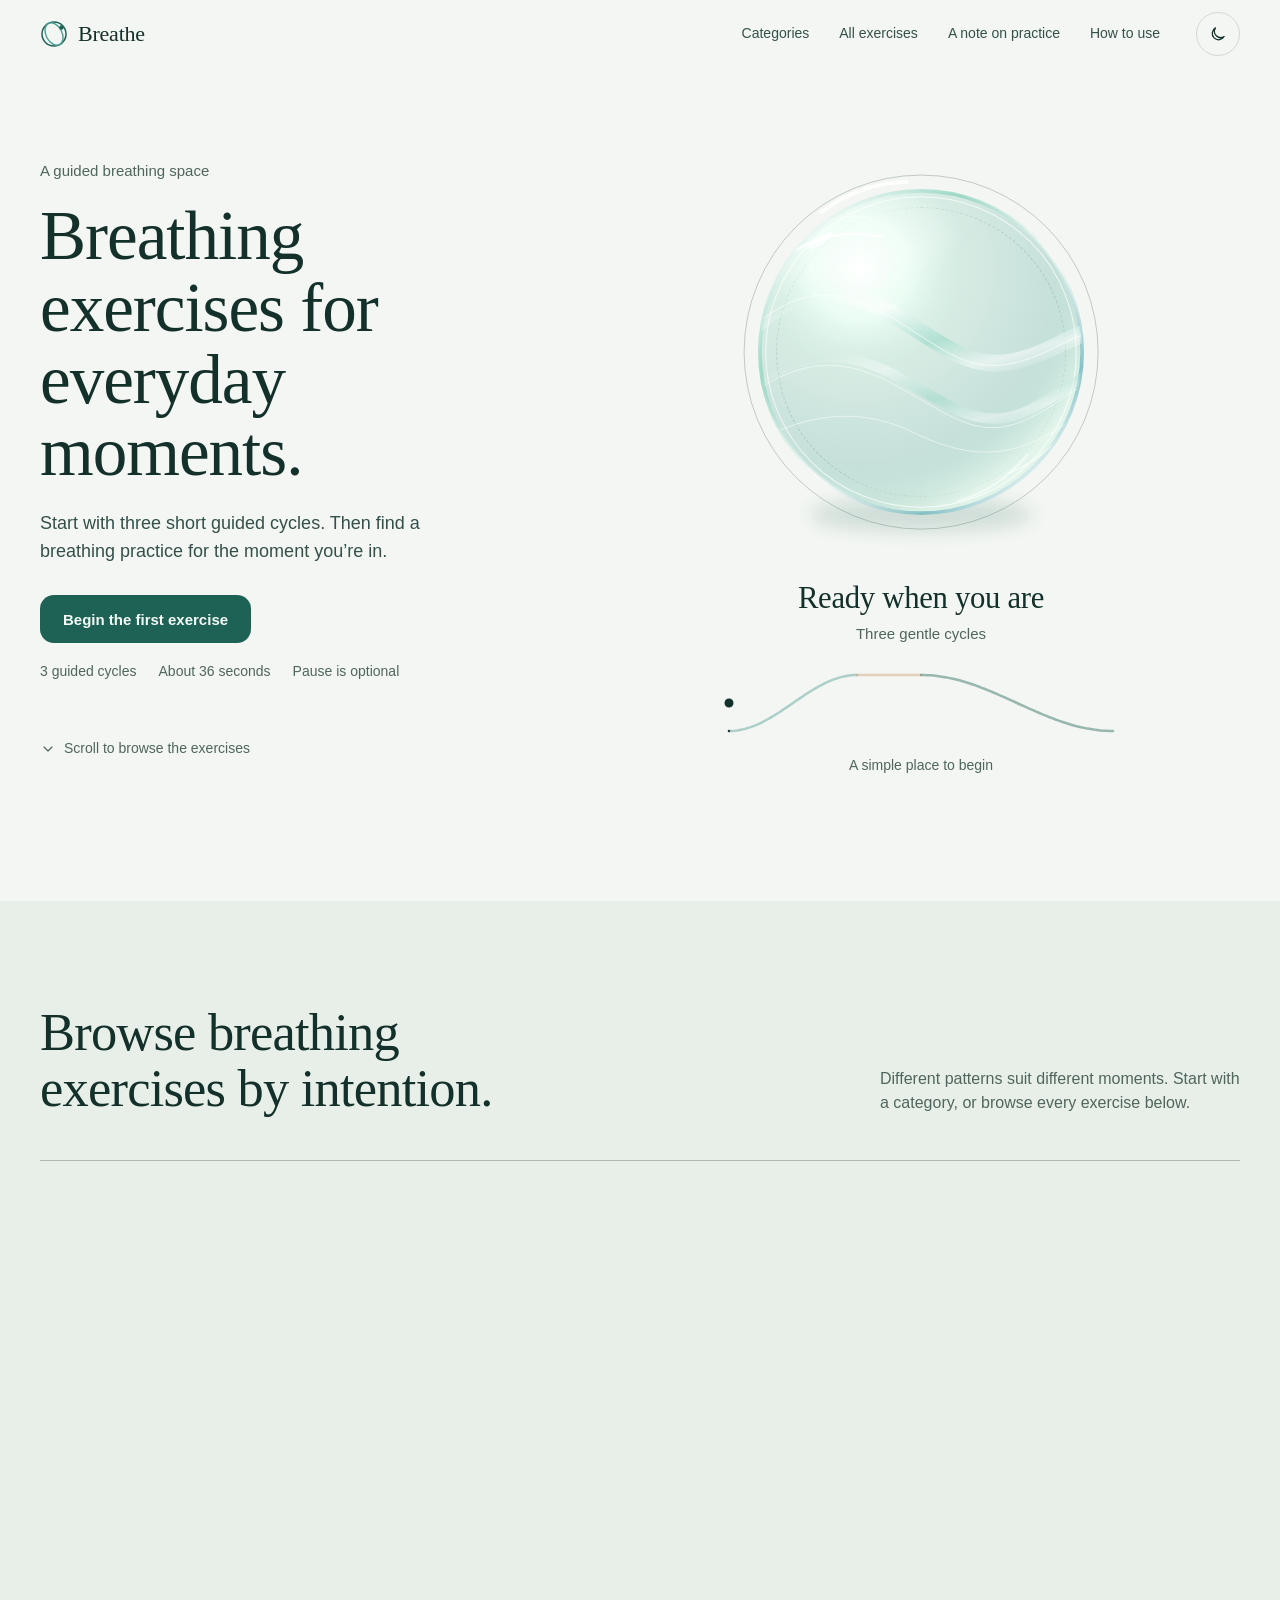
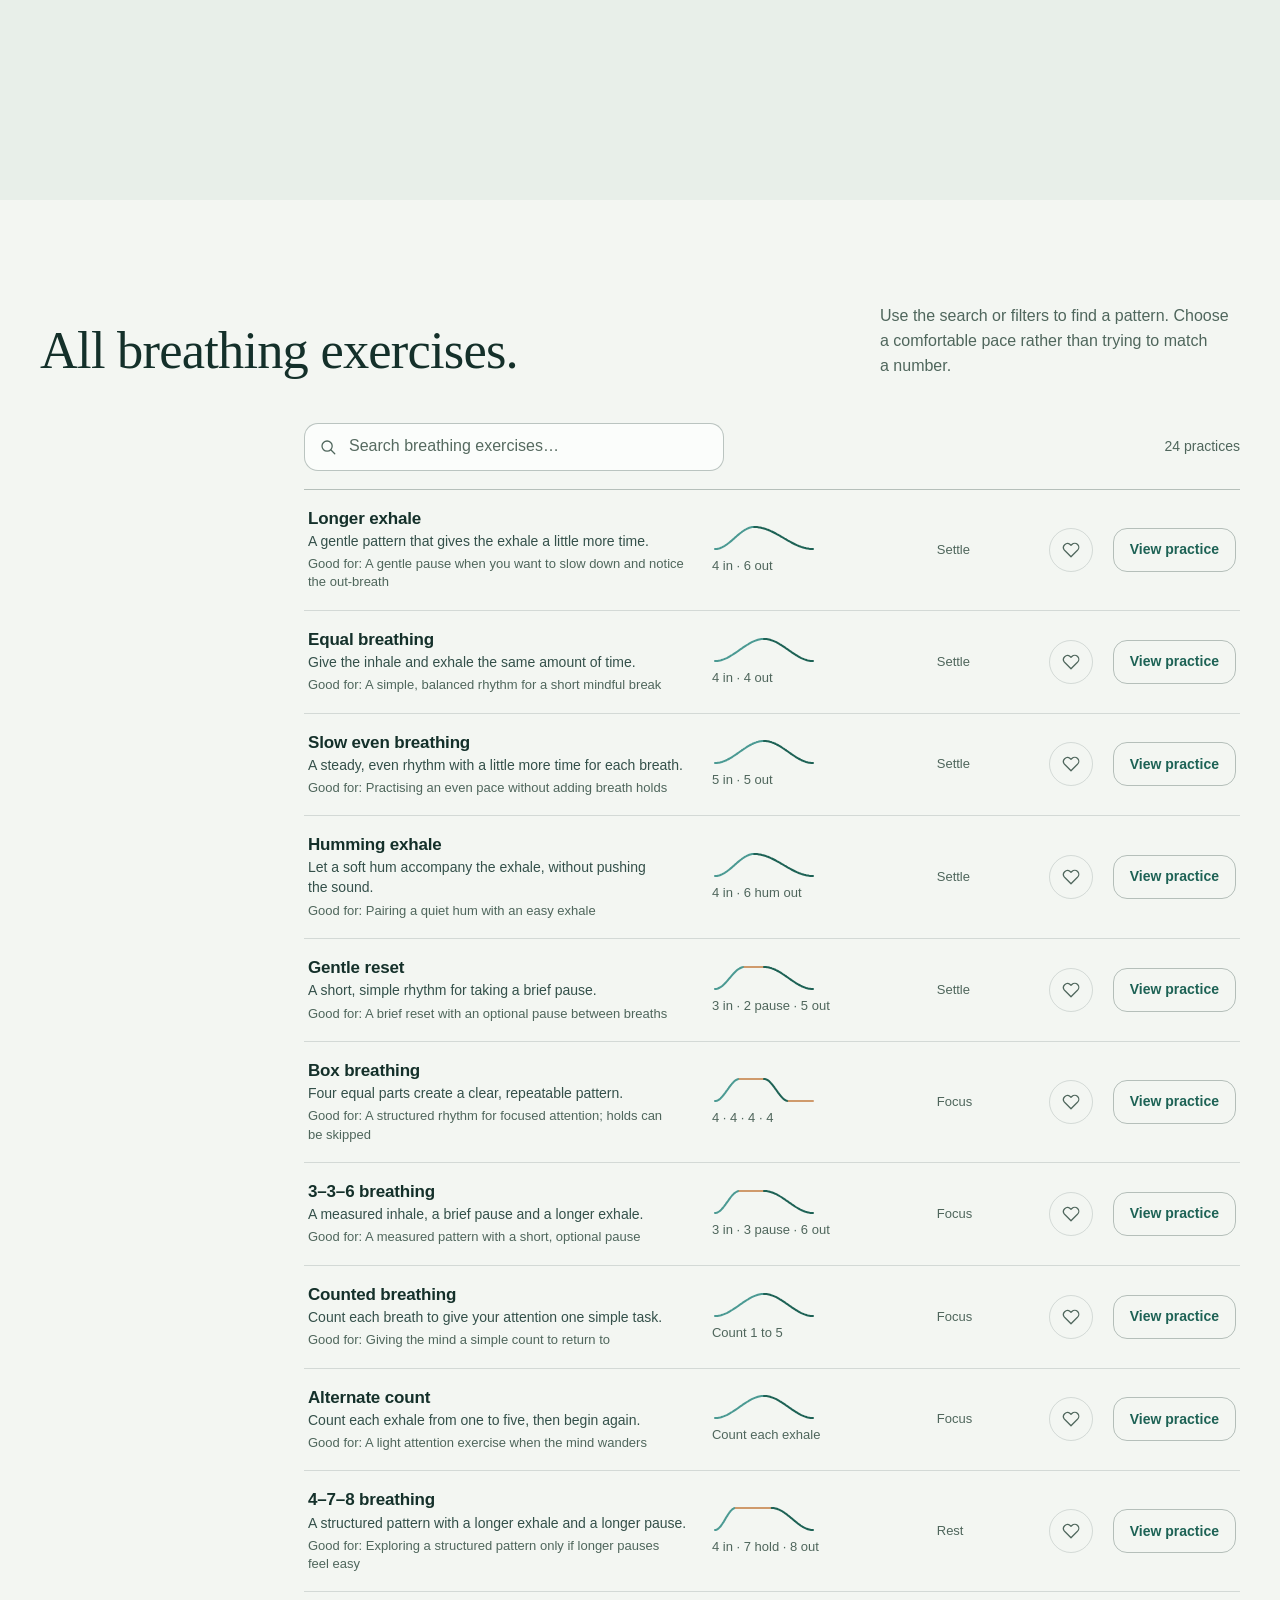
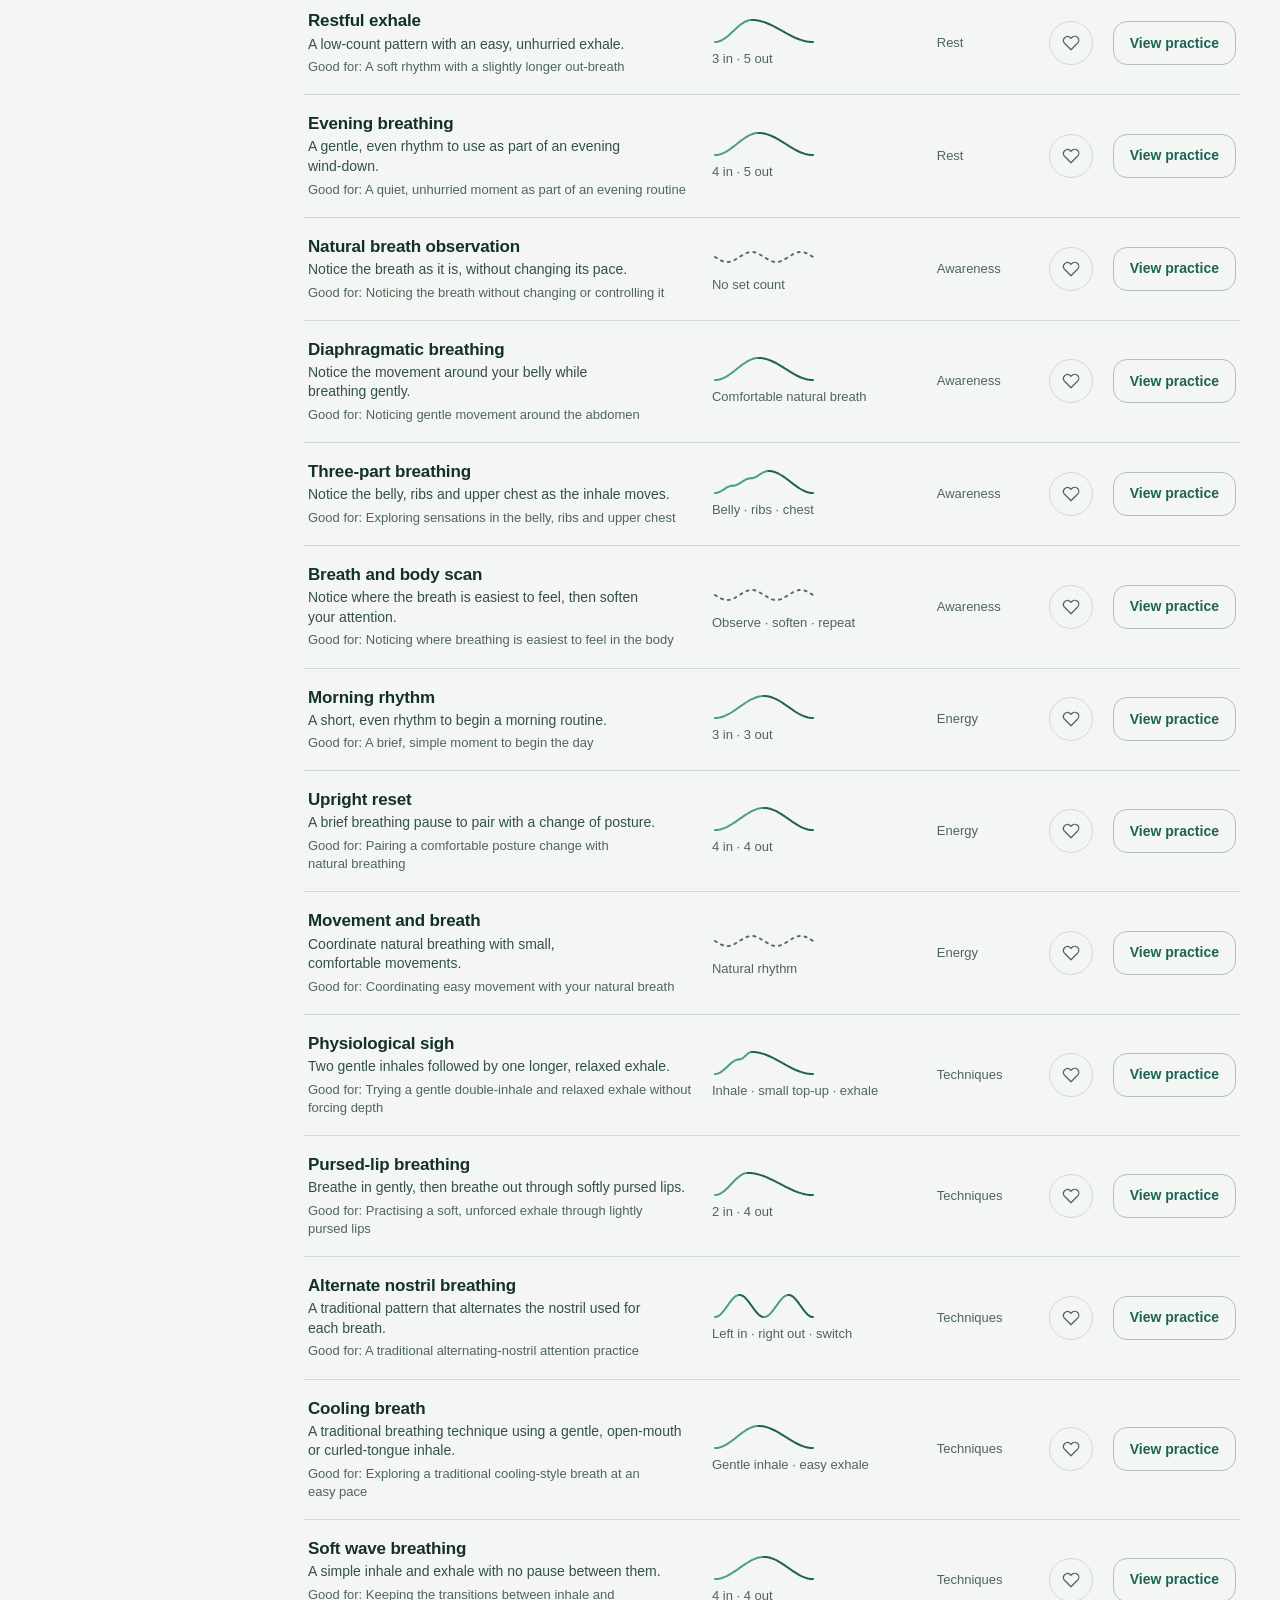
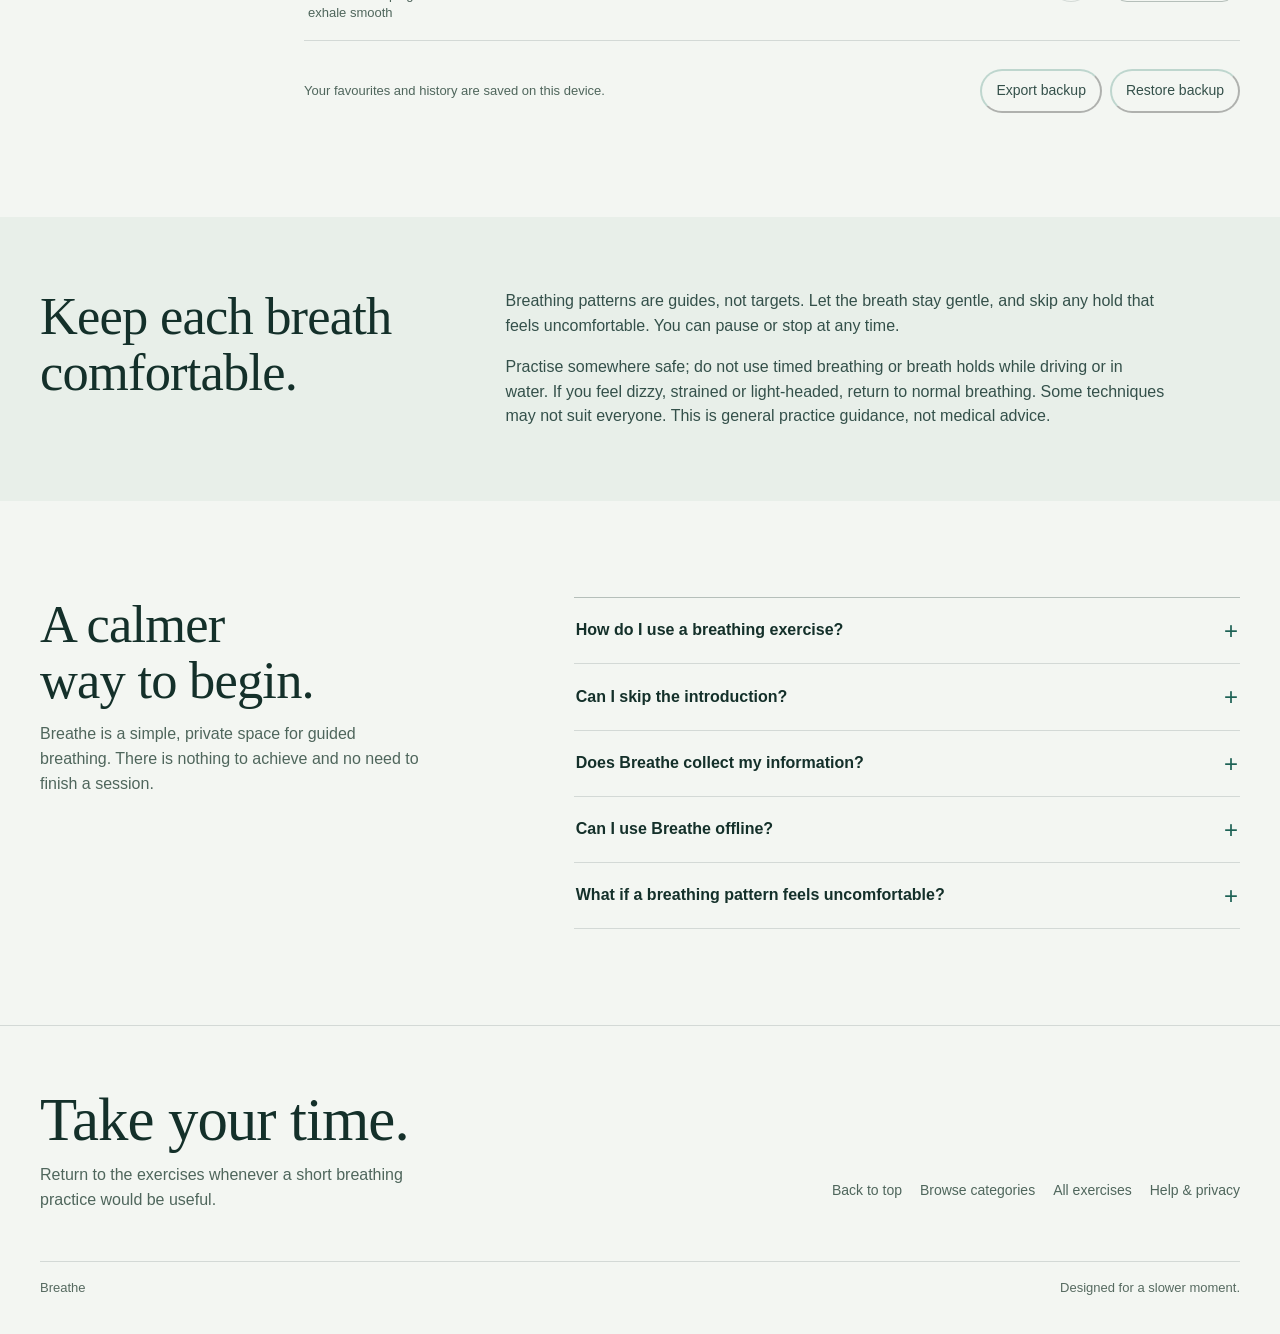
==== commit 0990cd03: "redesign" ====
--- a/index.html
+++ b/index.html
@@ -3,628 +3,178 @@
 <head>
   <meta charset="utf-8">
   <meta name="viewport" content="width=device-width, initial-scale=1, viewport-fit=cover">
-  <meta name="theme-color" content="#f2f6f2">
+  <title>Breathe — Guided breathing exercises</title>
+  <meta name="description" content="Guided breathing exercises for everyday moments. Begin with three simple cycles, then find a practice that suits you.">
+  <link rel="canonical" href="https://melvinvarghese.github.io/Breathe/">
+  <meta name="theme-color" content="#f3f6f2">
+  <meta name="color-scheme" content="light dark">
   <meta name="mobile-web-app-capable" content="yes">
   <meta name="apple-mobile-web-app-capable" content="yes">
   <meta name="apple-mobile-web-app-status-bar-style" content="default">
+  <meta property="og:type" content="website">
+  <meta property="og:site_name" content="Breathe">
+  <meta property="og:title" content="Breathe — Guided breathing exercises">
+  <meta property="og:description" content="A calm, private space for guided breathing. 24 starter exercises, no account, no tracking.">
+  <meta property="og:url" content="https://melvinvarghese.github.io/Breathe/">
+  <meta name="twitter:card" content="summary">
+  <meta name="twitter:title" content="Breathe — Guided breathing exercises">
+  <meta name="twitter:description" content="A calm, private space for guided breathing. 24 starter exercises, no account, no tracking.">
   <link rel="manifest" href="./manifest.webmanifest">
   <link rel="icon" href="./icon.svg" type="image/svg+xml">
-  <meta name="description" content="Guided breathing exercises for everyday moments. Begin with three simple cycles, then find a practice that suits you.">
-  <title>Breathe — Guided breathing exercises</title>
-  <style>
-    :root {
-      color-scheme: light;
-      --paper: #f2f6f2;
-      --paper-2: #eaf1ec;
-      --surface: #fbfdfb;
-      --surface-2: #e5eee8;
-      --ink: #16312b;
-      --ink-2: #36534b;
-      --muted: #586e65;
-      --muted-2: #586e65;
-      --line: rgba(22,49,43,.13);
-      --line-strong: rgba(22,49,43,.22);
-      --action: #1d6255;
-      --action-hover: #164d43;
-      --action-ink: #f4fbf7;
-      --mint: #9dcbbb;
-      --sea: #88bdb8;
-      --sky: #a9c9d0;
-      --peach: #e5c1a5;
-      --rose: #dfb9b4;
-      --shadow: 0 22px 70px rgba(32,75,64,.13);
-      --shadow-soft: 0 8px 28px rgba(32,75,64,.09);
-      --radius-lg: 28px;
-      --radius-md: 18px;
-      --radius-sm: 12px;
-      --wrap: min(1260px, calc(100% - 80px));
-      --nav-h: 76px;
-    }
-    html[data-theme="dark"] {
-      color-scheme: dark;
-      --paper: #101f1c;
-      --paper-2: #152a25;
-      --surface: #1a302a;
-      --surface-2: #203a33;
-      --ink: #e8f2ed;
-      --ink-2: #c6d8cf;
-      --muted: #a1b9ae;
-      --muted-2: #819d91;
-      --line: rgba(226,243,234,.12);
-      --line-strong: rgba(226,243,234,.22);
-      --action: #9bcdbb;
-      --action-hover: #b4decd;
-      --action-ink: #10251f;
-      --mint: #5f9b87;
-      --sea: #4f8e8d;
-      --sky: #648d9a;
-      --peach: #bd9170;
-      --rose: #ad7976;
-      --shadow: 0 22px 70px rgba(0,0,0,.35);
-      --shadow-soft: 0 8px 28px rgba(0,0,0,.24);
-    }
-    * { box-sizing: border-box; }
-    html { scroll-behavior: auto; scroll-padding-top: 24px; }
-    body {
-      margin: 0;
-      background: var(--paper);
-      color: var(--ink);
-      font-family: ui-sans-serif, -apple-system, BlinkMacSystemFont, "Segoe UI", Arial, sans-serif;
-      font-size: 16px;
-      line-height: 1.55;
-      letter-spacing: -.012em;
-      transition: background .35s ease, color .35s ease;
-    }
-    button, input { font: inherit; }
-    button { color: inherit; }
-    a { color: inherit; text-decoration: none; }
-    button:focus-visible, a:focus-visible, input:focus-visible { outline: 3px solid color-mix(in srgb, var(--action) 55%, white); outline-offset: 3px; }
-    .skip-link { position: absolute; left: 16px; top: -60px; z-index: 99; padding: 10px 14px; color: var(--action-ink); background: var(--action); border-radius: 10px; }
-    .skip-link:focus { top: 12px; }
-    .wrap { width: var(--wrap); margin-inline: auto; }
-    .topbar {
-      height: var(--nav-h);
-      display: flex;
-      align-items: center;
-      justify-content: space-between;
-      gap: 24px;
-      width: var(--wrap);
-      margin: 0 auto;
-      position: relative;
-      z-index: 10;
-    }
-    .brand { display: inline-flex; align-items: center; gap: 10px; min-width: 160px; font-size: 17px; font-weight: 650; letter-spacing: -.045em; }
-    .brand-mark { width: 27px; height: 27px; position: relative; border: 1.4px solid var(--action); border-radius: 50%; display: inline-block; }
-    .brand-mark::before { content: ""; position: absolute; inset: 4px -2px 1px 4px; border: 1.3px solid var(--sea); border-radius: 50%; transform: rotate(-28deg); }
-    .brand-mark::after { content: ""; position: absolute; width: 6px; height: 6px; border-radius: 50%; background: var(--action); right: -2px; top: 2px; }
-    .nav-links { display: flex; align-items: center; gap: 34px; margin-left: auto; }
-    .nav-links a { min-height: 44px; display: inline-flex; align-items: center; color: var(--ink-2); font-size: 14px; font-weight: 550; transition: color .2s ease; }
-    .nav-links a:hover { color: var(--action); }
-    .icon-button { border: 1px solid var(--line); background: transparent; width: 44px; height: 44px; border-radius: 50%; display: inline-grid; place-items: center; cursor: pointer; transition: background .2s ease, border-color .2s ease, transform .2s ease; }
-    .icon-button:hover { background: var(--surface); border-color: var(--line-strong); transform: translateY(-1px); }
-    .icon-button svg { width: 18px; height: 18px; }
-    .mobile-menu { display: none; }
-
-    .hero {
-      min-height: calc(100svh - var(--nav-h));
-      display: grid;
-      grid-template-columns: minmax(360px, .84fr) minmax(0, 1.16fr);
-      align-items: center;
-      width: var(--wrap);
-      margin: 0 auto;
-      padding: 6px 0 54px;
-      position: relative;
-      isolation: isolate;
-    }
-    .hero-copy { padding: 36px 0 54px; max-width: 540px; position: relative; z-index: 2; }
-    .kicker { margin: 0 0 24px; display: inline-flex; align-items: center; gap: 10px; color: var(--muted); font-size: 13px; font-weight: 600; letter-spacing: .01em; }
-    .kicker::before { content: ""; width: 25px; height: 1px; background: var(--action); }
-    h1, h2, h3, p { margin-top: 0; }
-    h1 { font-size: clamp(42px, 5.1vw, 72px); line-height: .99; letter-spacing: -.065em; font-weight: 560; max-width: 610px; margin: 0 0 26px; }
-    h1 .soft { color: var(--muted); font-weight: 430; }
-    .hero-lede { color: var(--ink-2); font-size: 18px; line-height: 1.55; max-width: 455px; margin: 0 0 32px; }
-    .primary-button { display: inline-flex; align-items: center; gap: 16px; min-height: 54px; padding: 0 22px 0 24px; border: 0; border-radius: 999px; background: var(--action); color: var(--action-ink); font-weight: 650; font-size: 15px; cursor: pointer; box-shadow: 0 7px 16px rgba(29,98,85,.15); transition: background .2s ease, transform .2s ease, box-shadow .2s ease; }
-    .primary-button:hover { background: var(--action-hover); transform: translateY(-2px); box-shadow: 0 12px 22px rgba(29,98,85,.19); }
-    .primary-button:active { transform: translateY(0) scale(.985); }
-    .button-arrow { display: inline-grid; place-items: center; width: 25px; height: 25px; border-radius: 50%; color: currentColor; background: rgba(255,255,255,.15); }
-    .button-arrow svg { width: 14px; height: 14px; }
-    .hero-facts { display: flex; align-items: center; gap: 20px; margin: 18px 0 0 4px; color: var(--muted); font-size: 13px; }
-    .hero-facts span { display: inline-flex; align-items: center; gap: 7px; }
-    .hero-facts span + span::before { content: ""; width: 3px; height: 3px; border-radius: 50%; background: var(--muted-2); margin-right: 12px; }
-    .hero-explore { min-height: 44px; display: inline-flex; align-items: center; gap: 12px; margin-top: 72px; color: var(--muted); font-size: 13px; font-weight: 600; }
-    .hero-explore .down { width: 30px; height: 30px; border: 1px solid var(--line-strong); border-radius: 50%; display: inline-grid; place-items: center; transition: transform .2s ease, background .2s ease; }
-    .hero-explore:hover .down { transform: translateY(3px); background: var(--surface); }
-    .hero-explore svg { width: 14px; height: 14px; }
-
-    .hero-art {
-      min-height: 630px;
-      height: min(72vh, 720px);
-      position: relative;
-      display: grid;
-      place-items: center;
-      overflow: hidden;
-      border-radius: 42% 45% 38% 40% / 45% 39% 47% 42%;
-      background:
-        radial-gradient(ellipse at 55% 49%, rgba(220,242,230,.94) 0%, rgba(224,239,230,.54) 32%, rgba(232,240,234,.10) 63%, transparent 75%),
-        radial-gradient(ellipse at 77% 21%, rgba(189,221,218,.55), transparent 43%),
-        radial-gradient(ellipse at 22% 80%, rgba(201,225,213,.47), transparent 42%);
-      margin-right: -50px;
-    }
-    .hero-art::before { content: ""; position: absolute; inset: 4% 6%; border: 1px solid rgba(73,124,109,.12); border-radius: 50%; transform: rotate(-14deg) scaleX(1.05); }
-    .hero-art::after { content: ""; position: absolute; inset: 9% 1%; border: 1px solid rgba(73,124,109,.10); border-radius: 50%; transform: rotate(18deg) scaleY(.89); }
-    .contour-lines { position: absolute; width: 120%; height: 100%; inset: 0 -10%; opacity: .48; pointer-events: none; }
-    .orb-wrap { position: relative; z-index: 2; width: min(75%, 570px); aspect-ratio: 1; display: grid; place-items: center; }
-    .orb-svg { width: 100%; height: 100%; overflow: visible; filter: drop-shadow(0 34px 36px rgba(45,104,89,.12)); }
-    .orb-svg .glass-body { transform-box: fill-box; transform-origin: center; transition: transform var(--phase-duration, 4s) cubic-bezier(.2,.72,.19,1); }
-    .orb-svg .wave-a, .orb-svg .wave-b { transform-origin: center; }
-    .hero-art[data-phase="inhale"] .glass-body { transform: scale(1.105); }
-    .hero-art[data-phase="hold"] .glass-body { transform: scale(1.105); }
-    .hero-art[data-phase="exhale"] .glass-body { transform: scale(.91); }
-    .orb-label { position: absolute; z-index: 4; text-align: center; width: 54%; pointer-events: none; color: #153f37; transition: opacity .25s ease; }
-    .orb-label strong { display: block; font-size: clamp(20px, 2.2vw, 29px); letter-spacing: -.055em; font-weight: 560; line-height: 1.12; }
-    .orb-label span { display: block; margin-top: 8px; color: rgba(21,63,55,.72); font-size: 15px; font-variant-numeric: tabular-nums; }
-     .orb-serial { position: absolute; top: 15%; right: 10%; font-size: 13px; color: var(--muted); letter-spacing: .05em; }
-    .orb-caption { position: absolute; bottom: 11%; right: 8%; display: flex; align-items: center; gap: 10px; color: var(--muted); font-size: 13px; }
-    .orb-caption::before { content: ""; width: 30px; height: 1px; background: var(--muted-2); }
-    .intro-controls { display: none; align-items: center; flex-wrap: wrap; gap: 9px; margin-top: 22px; }
-    .intro-controls.visible { display: flex; }
-    .text-button { min-height: 44px; display: inline-flex; align-items: center; gap: 8px; border: 1px solid var(--line); border-radius: 999px; background: transparent; padding: 10px 14px; color: var(--ink-2); font-size: 13px; font-weight: 600; cursor: pointer; transition: background .2s ease, border .2s ease; }
-    .text-button:hover { background: var(--surface); border-color: var(--line-strong); }
-    .text-button svg { width: 15px; height: 15px; }
-    .intro-progress { display: none; width: min(100%, 300px); margin-top: 22px; }
-    .intro-progress.visible { display: block; }
-    .progress-track { height: 3px; background: var(--line); overflow: hidden; border-radius: 10px; }
-    .progress-value { height: 100%; width: 0; background: var(--action); border-radius: inherit; transition: width .25s linear; }
-    .progress-meta { display: flex; justify-content: space-between; margin-top: 9px; color: var(--muted); font-size: 13px; }
-    .hero.is-active .hero-lede { max-width: 390px; }
-    .hero.is-complete .hero-art { background: radial-gradient(ellipse at 50% 50%, rgba(219,239,225,.86), rgba(232,242,235,.20) 64%, transparent 78%); }
-
-    .section { padding: 112px 0; }
-    .section-head { display: flex; align-items: end; justify-content: space-between; gap: 40px; margin-bottom: 46px; }
-    .section-head h2 { font-size: clamp(35px, 4vw, 54px); line-height: 1.02; letter-spacing: -.06em; font-weight: 540; margin: 0; max-width: 640px; }
-    .section-head p { color: var(--muted); max-width: 360px; margin: 0 2px 2px 0; font-size: 16px; }
-    .section-index { color: var(--muted-2); font-size: 13px; font-weight: 650; margin-bottom: 16px; }
-    .category-section { background: var(--paper-2); position: relative; overflow: hidden; }
-    .category-section::before { content: ""; position: absolute; width: 520px; height: 520px; border-radius: 50%; border: 1px solid var(--line); right: -190px; top: 85px; box-shadow: 0 0 0 32px rgba(120,173,150,.035), 0 0 0 78px rgba(120,173,150,.025); }
-    .category-grid { display: grid; grid-template-columns: repeat(12, 1fr); gap: 15px; position: relative; }
-    .category-tile {
-      min-height: 235px; border-radius: var(--radius-lg); overflow: hidden; padding: 25px 28px; display: flex; flex-direction: column; justify-content: space-between;
-      position: relative; isolation: isolate; background: var(--tile-ground, #dcebe2); color: #173b33; transition: transform .25s ease, box-shadow .25s ease;
-    }
-    .category-tile:hover { transform: translateY(-3px); box-shadow: var(--shadow-soft); }
-    .category-tile:nth-child(1) { grid-column: span 7; min-height: 270px; }
-    .category-tile:nth-child(2) { grid-column: span 5; min-height: 270px; }
-    .category-tile:nth-child(3), .category-tile:nth-child(4), .category-tile:nth-child(5) { grid-column: span 4; }
-    .category-tile:nth-child(6) { grid-column: span 12; min-height: 170px; }
-    .category-tile[data-tone="mint"] { --tile-ground: #dbeae0; --orb-one:#d4f0dd; --orb-two:#85b9a6; }
-    .category-tile[data-tone="blue"] { --tile-ground: #dce9e9; --orb-one:#d4f0ed; --orb-two:#83b9c0; }
-    .category-tile[data-tone="peach"] { --tile-ground: #efe3d6; --orb-one:#fae8ce; --orb-two:#d7a77f; }
-    .category-tile[data-tone="rose"] { --tile-ground: #ecdfdc; --orb-one:#f7e7e1; --orb-two:#d4a7a0; }
-    .category-tile[data-tone="stone"] { --tile-ground: #e3e9df; --orb-one:#e9f0dc; --orb-two:#b6c39b; }
-    .category-tile[data-tone="gold"] { --tile-ground: #eee6d4; --orb-one:#f8ebc9; --orb-two:#cfad75; }
-    .tile-top { position: relative; z-index: 2; display: flex; justify-content: space-between; align-items: center; }
-    .tile-number { font-size: 13px; color: #36534b; font-variant-numeric: tabular-nums; }
-    .tile-mark { width: 31px; height: 31px; border: 1px solid rgba(23,59,51,.28); display: grid; place-items: center; border-radius: 50%; }
-    .tile-mark svg { width: 14px; height: 14px; }
-    .tile-copy { z-index: 2; position: relative; max-width: 300px; }
-    .category-tile h3 { font-size: clamp(23px, 2.3vw, 32px); line-height: 1.05; letter-spacing: -.055em; font-weight: 570; margin: 0 0 9px; }
-    .category-tile p { max-width: 250px; color: #36534b; margin: 0; font-size: 16px; line-height: 1.5; }
-    .tile-count { display: block; margin-top: 18px; color: #36534b; font-size: 13px; font-weight: 650; }
-    .tile-orb { position: absolute; width: 190px; aspect-ratio: 1; right: 5%; top: 8%; border-radius: 50%; background: radial-gradient(circle at 31% 27%, rgba(255,255,255,.9), transparent 23%), radial-gradient(circle at 62% 68%, var(--orb-two), transparent 63%), radial-gradient(circle at 33% 30%, var(--orb-one), #c3dfd2 68%, #8ab5a7 100%); box-shadow: inset -12px -17px 34px rgba(53,100,83,.16), inset 7px 8px 15px rgba(255,255,255,.7), 0 20px 40px rgba(55,100,82,.12); opacity: .88; }
-    .tile-orb::before { content: ""; position: absolute; inset: 9%; border-radius: 50%; border: 1px solid rgba(255,255,255,.7); transform: rotate(-28deg) scaleX(.8); }
-    .tile-orb::after { content: ""; position: absolute; left: -15%; top: 48%; width: 130%; height: 25%; border: 1px solid rgba(255,255,255,.65); border-radius: 50%; transform: rotate(-24deg); box-shadow: 0 8px 12px rgba(255,255,255,.16); }
-    .category-tile:nth-child(1) .tile-orb { width: 260px; right: 7%; top: 2%; }
-    .category-tile:nth-child(2) .tile-orb { width: 220px; right: 0; top: 12%; }
-    .category-tile:nth-child(3) .tile-orb, .category-tile:nth-child(4) .tile-orb, .category-tile:nth-child(5) .tile-orb { width: 154px; right: -5%; top: 8%; }
-    .category-tile:nth-child(6) .tile-orb { width: 170px; right: 10%; top: 1%; }
-    .category-tile:nth-child(6) .tile-copy { max-width: 520px; }
-    .category-tile:nth-child(6) .tile-orb { background: radial-gradient(circle at 31% 27%, rgba(255,255,255,.92), transparent 23%), radial-gradient(circle at 62% 68%, var(--orb-two), transparent 63%), radial-gradient(circle at 33% 30%, var(--orb-one), #e6d4ab 68%, #c9a772 100%); }
-    .category-tile:hover .tile-orb { transform: translateY(-4px) rotate(3deg); transition: transform .6s cubic-bezier(.2,.7,.2,1); }
-    .category-tile:nth-child(3) .tile-orb { background: radial-gradient(circle at 31% 27%, rgba(255,255,255,.9), transparent 23%), radial-gradient(circle at 62% 68%, var(--orb-two), transparent 63%), radial-gradient(circle at 33% 30%, var(--orb-one), #f2d6bd 68%, #cf9e7b 100%); }
-    .category-tile:nth-child(4) .tile-orb { background: radial-gradient(circle at 31% 27%, rgba(255,255,255,.9), transparent 23%), radial-gradient(circle at 62% 68%, var(--orb-two), transparent 63%), radial-gradient(circle at 33% 30%, var(--orb-one), #efd7d1 68%, #cf9f99 100%); }
-
-    .library-section { background: var(--surface); }
-    .library-topline { display: flex; justify-content: space-between; gap: 24px; align-items: end; margin-bottom: 30px; }
-    .library-topline h2 { margin: 0; font-size: clamp(34px, 4vw, 52px); line-height: 1.02; letter-spacing: -.06em; font-weight: 540; }
-    .library-topline p { max-width: 365px; margin: 0 0 2px; color: var(--muted); font-size: 16px; }
-    .library-shell { display: grid; grid-template-columns: 220px minmax(0,1fr); gap: 42px; align-items: start; }
-    .filter-rail { border-top: 1px solid var(--line-strong); padding-top: 18px; }
-    .filter-rail h3 { font-size: 13px; color: var(--muted); font-weight: 650; margin: 0 0 14px; }
-    .filter-list { display: grid; gap: 4px; }
-    .filter-button { min-height: 44px; width: 100%; display: flex; align-items: center; justify-content: space-between; gap: 10px; padding: 10px 11px; border: 0; border-radius: 10px; background: transparent; color: var(--ink-2); text-align: left; font-size: 15px; cursor: pointer; transition: background .18s ease, color .18s ease; }
-    .filter-button:hover { background: var(--paper-2); }
-    .filter-button[aria-pressed="true"] { color: var(--action); background: var(--paper-2); font-weight: 650; }
-    .filter-count { color: var(--muted-2); font-size: 13px; font-variant-numeric: tabular-nums; }
-    .search-row { display: flex; align-items: center; justify-content: space-between; gap: 16px; margin-bottom: 20px; }
-    .search-box { width: min(400px,100%); display: flex; align-items: center; gap: 11px; border: 1px solid var(--line-strong); background: var(--paper); padding: 0 14px; height: 47px; border-radius: 999px; }
-    .search-box svg { width: 17px; height: 17px; color: var(--muted); flex: 0 0 auto; }
-    .search-box input { width: 100%; border: 0; outline: 0; background: transparent; color: var(--ink); font-size: 15px; min-width: 0; }
-    .search-box input::placeholder { color: var(--muted-2); }
-    .result-count { color: var(--muted); font-size: 13px; white-space: nowrap; }
-    .exercise-list { border-top: 1px solid var(--line-strong); }
-    .exercise-row { display: grid; grid-template-columns: 35px minmax(170px,1.35fr) minmax(115px,.75fr) 86px 40px 112px; align-items: center; gap: 17px; min-height: 91px; border-bottom: 1px solid var(--line); padding: 15px 5px; transition: background .2s ease; }
-    .exercise-row:hover { background: color-mix(in srgb, var(--paper-2) 60%, transparent); }
-    .exercise-index { color: var(--muted-2); font-size: 13px; font-variant-numeric: tabular-nums; }
-    .exercise-name { font-size: 16px; font-weight: 650; letter-spacing: -.025em; margin: 0 0 3px; }
-    .exercise-desc { color: var(--muted); font-size: 14px; margin: 0; line-height: 1.35; }
-    .exercise-use { color: var(--muted-2); font-size: 12px; margin: 5px 0 0; line-height: 1.35; }
-    .practice-use { padding: 0 0 17px; margin: -5px 0 18px; border-bottom: 1px solid var(--line); }
-    .practice-use strong { display:block; color:var(--muted); font-size:12px; letter-spacing:.045em; margin-bottom:5px; }
-    .practice-use p { margin:0; color:var(--ink-2); font-size:14px; line-height:1.45; }
-    .exercise-pattern { display: flex; align-items: center; gap: 4px; color: var(--muted); font-size: 13px; }
-    .pattern-segment { height: 5px; min-width: 10px; border-radius: 99px; background: var(--sea); opacity: .9; }
-    .pattern-segment.hold { background: var(--peach); }
-    .exercise-tag { display: inline-flex; width: max-content; max-width: 100%; border-radius: 999px; padding: 5px 9px; background: var(--paper-2); color: var(--muted); font-size: 13px; white-space: nowrap; }
-    .favorite-toggle { width:40px; height:40px; display:inline-grid; place-items:center; justify-self:end; border:1px solid var(--line); border-radius:50%; background:transparent; color:var(--muted); cursor:pointer; }
-    .favorite-toggle:hover, .favorite-toggle[aria-pressed="true"] { color:#b45f68; border-color:color-mix(in srgb, #b45f68 45%, var(--line)); background:color-mix(in srgb, #b45f68 9%, transparent); }
-    .favorite-toggle svg { width:18px; height:18px; }
-    .data-tools { display:flex; align-items:center; justify-content:space-between; flex-wrap:wrap; gap:12px; padding:13px 0; border-bottom:1px solid var(--line); }
-    .data-tools-note { color:var(--muted); font-size:12px; }
-    .data-tool-actions { display:flex; gap:8px; flex-wrap:wrap; }
-    .data-tool-button { min-height:38px; padding:7px 13px; border:1px solid var(--line-strong); border-radius:999px; background:transparent; color:var(--action); font:600 12px ui-sans-serif,system-ui,sans-serif; cursor:pointer; }
-    .data-tool-button:hover { background:var(--paper-2); border-color:var(--action); }
-    .row-action { min-height: 44px; justify-self: end; display: inline-flex; align-items: center; gap: 8px; padding: 9px 12px; border: 1px solid var(--line-strong); border-radius: 999px; background: transparent; color: var(--action); font-size: 13px; font-weight: 700; cursor: pointer; white-space: nowrap; transition: background .18s ease, border-color .18s ease; }
-    .row-action:hover { background: var(--paper-2); border-color: var(--action); }
-    .row-action svg { width: 13px; height: 13px; }
-    .empty-state { display: none; padding: 55px 25px; text-align: center; color: var(--muted); }
-    .empty-state.visible { display: block; }
-
-    .practice-note { background: var(--paper-2); padding: 70px 0 74px; }
-    .note-layout { display: grid; grid-template-columns: .7fr 1.3fr; gap: 70px; align-items: start; }
-    .note-layout h2 { font-size: 34px; line-height: 1.04; letter-spacing: -.055em; font-weight: 550; margin: 0; max-width: 340px; }
-    .note-copy { max-width: 680px; }
-    .note-copy p { color: var(--ink-2); margin: 0 0 14px; font-size: 16px; }
-    .note-copy p:last-child { margin-bottom: 0; }
-    .closing { padding: 66px 0 38px; background: var(--paper); }
-    .closing-inner { display: flex; justify-content: space-between; align-items: end; gap: 30px; }
-    .closing h2 { font-size: clamp(36px, 5vw, 60px); line-height: 1; letter-spacing: -.065em; font-weight: 550; margin: 0 0 13px; }
-    .closing p { margin: 0; color: var(--muted); max-width: 400px; font-size: 15px; }
-    .closing-links { display: flex; gap: 22px; align-items: center; color: var(--muted); font-size: 13px; }
-    .closing-links a { min-height: 44px; display: inline-flex; align-items: center; }
-    .closing-links a:hover { color: var(--action); }
-    .legal-line { display: flex; justify-content: space-between; gap: 20px; border-top: 1px solid var(--line); margin-top: 55px; padding-top: 18px; color: var(--muted-2); font-size: 13px; }
-
-    .practice-screen { position: fixed; z-index: 50; inset: 0; display: none; overflow: auto; background: var(--paper); }
-    .practice-screen.open { display: block; animation: screenIn .3s ease both; }
-    .practice-top { height: 74px; width: min(1320px, calc(100% - 64px)); margin: 0 auto; display: flex; align-items: center; justify-content: space-between; gap: 20px; }
-    .practice-top .back-button { min-height: 44px; border: 0; background: transparent; display: inline-flex; align-items: center; gap: 10px; color: var(--ink-2); font-size: 14px; font-weight: 600; cursor: pointer; padding: 8px 0; }
-    .practice-top .back-button svg { width: 17px; height: 17px; }
-    .practice-top-right { display: flex; align-items: center; gap: 8px; }
-    .practice-content { width: min(1160px, calc(100% - 64px)); margin: 0 auto; min-height: calc(100svh - 74px); display: grid; grid-template-columns: .8fr 1.2fr; gap: 48px; align-items: center; padding: 30px 0 70px; }
-    .practice-details { max-width: 430px; }
-    .practice-category { color: var(--muted); font-size: 13px; margin: 0 0 16px; }
-    .practice-details h2 { font-size: clamp(38px, 5vw, 60px); line-height: .98; letter-spacing: -.065em; font-weight: 550; margin: 0 0 17px; }
-    .practice-details > p { color: var(--ink-2); font-size: 16px; margin: 0 0 23px; }
-    .practice-meta { display: flex; gap: 8px; flex-wrap: wrap; margin: 0 0 28px; }
-    .meta-chip { font-size: 13px; padding: 7px 10px; color: var(--muted); background: var(--surface-2); border-radius: 999px; }
-    .pattern-detail { border-top: 1px solid var(--line-strong); border-bottom: 1px solid var(--line-strong); padding: 16px 0; margin-bottom: 24px; }
-    .pattern-detail strong { display: block; font-size: 13px; color: var(--muted); margin-bottom: 10px; }
-    .pattern-flow { display: flex; align-items: center; gap: 7px; flex-wrap: wrap; }
-    .pattern-step { color: var(--ink); background: var(--surface-2); padding: 8px 10px; font-size: 14px; border-radius: 9px; }
-    .pattern-step small { display: block; color: var(--muted); font-size: 13px; }
-    .practice-caution { color: var(--muted); font-size: 14px; line-height: 1.5; margin: 0 0 25px; }
-    .practice-action-row { display: flex; gap: 10px; align-items: center; flex-wrap: wrap; }
-    .practice-stage { min-height: 550px; border-radius: 36px; background: radial-gradient(ellipse at 50% 48%, #d4e9df 0%, #e5efe8 43%, #edf3ed 72%); display: grid; place-items: center; position: relative; overflow: hidden; }
-    html[data-theme="dark"] .practice-stage { background: radial-gradient(ellipse at 50% 48%, #244f43 0%, #18372f 48%, #142b25 75%); }
-    html[data-theme="dark"] .session-topline, html[data-theme="dark"] .session-message { color: rgba(232,242,237,.84); }
-    html[data-theme="dark"] .practice-done { background: rgba(16,31,28,.95); color: var(--ink); }
-    .practice-stage::before, .practice-stage::after { content: ""; position: absolute; width: 75%; aspect-ratio: 1; border-radius: 50%; border: 1px solid rgba(65,122,103,.16); transform: rotate(-22deg) scaleY(.75); }
-    .practice-stage::after { width: 92%; transform: rotate(24deg) scaleY(.63); border-color: rgba(65,122,103,.1); }
-    .practice-orb-wrap { width: min(72%, 410px); aspect-ratio: 1; display: grid; place-items: center; position: relative; z-index: 2; }
-    .practice-orb-wrap .orb-svg { width: 100%; }
-    .practice-stage[data-phase="inhale"] .glass-body { transform: scale(1.1); }
-    .practice-stage[data-phase="hold"] .glass-body { transform: scale(1.1); }
-    .practice-stage[data-phase="exhale"] .glass-body { transform: scale(.9); }
-    .practice-stage .orb-label { width: 58%; }
-    .session-topline { position: absolute; z-index: 3; top: 28px; left: 32px; right: 32px; display: flex; justify-content: space-between; color: rgba(22,49,43,.72); font-size: 13px; }
-    .session-controls { display:none; position: absolute; z-index: 3; bottom: 31px; left: 0; right: 0; justify-content: center; align-items: center; gap: 10px; }
-    .practice-stage.session-active .session-controls { display:flex; }
-    .practice-stage.session-complete .session-controls { display:none; }
-    .session-controls .icon-button { background: rgba(255,255,255,.55); border-color: rgba(255,255,255,.8); color: #234d42; }
-    .session-controls .main-control { width: 52px; height: 52px; background: var(--action); color: var(--action-ink); border-color: transparent; }
-    .session-controls .main-control svg { width: 20px; height: 20px; }
-    .duration-select { height: 44px; padding: 0 13px; border-radius: 999px; border: 1px solid var(--line-strong); color: var(--ink-2); background: var(--surface); font-size: 13px; }
-    .session-message { position: absolute; bottom: 100px; z-index: 3; color: rgba(22,49,43,.78); font-size: 13px; text-align: center; }
-    .practice-done { display: none; text-align: center; position: absolute; z-index: 5; inset: 0; align-items: center; justify-content: center; flex-direction: column; background: rgba(229,239,232,.93); padding: 28px; }
-    .practice-done.visible { display: flex; }
-    .practice-done h3 { font-size: 32px; letter-spacing: -.05em; margin: 0 0 8px; }
-    .practice-done p { color: var(--muted); max-width: 330px; margin: 0 0 22px; }
-    .mobile-practice-bar { display: none; }
-
-    @keyframes screenIn { from { opacity:0; transform:translateY(8px); } to { opacity:1; transform:translateY(0); } }
-
-    @media (max-width: 900px) {
-      .library-shell { grid-template-columns: 1fr; gap: 20px; }
-      .filter-rail { border-top: 0; padding: 0; }
-      .filter-rail h3 { margin-bottom: 9px; }
-      .filter-list { display:flex; flex-wrap:wrap; gap:8px; overflow:visible; padding-bottom:5px; }
-      .filter-button { width:auto; flex:0 0 auto; border:1px solid var(--line); border-radius:999px; padding:8px 12px; }
-      .filter-count { display:none; }
-    }
-    @media (max-width: 1050px) {
-      :root { --wrap: min(100% - 52px, 920px); }
-      .hero { grid-template-columns: .88fr 1.12fr; }
-      .hero-art { margin-right: -25px; min-height: 520px; }
-      .orb-wrap { width: 82%; }
-      .category-tile:nth-child(1), .category-tile:nth-child(2) { min-height: 245px; }
-      .category-tile:nth-child(1) { grid-column: span 7; }
-      .category-tile:nth-child(2) { grid-column: span 5; }
-      .category-tile:nth-child(3), .category-tile:nth-child(4), .category-tile:nth-child(5) { grid-column: span 4; }
-    .category-tile:nth-child(6) { grid-column: span 12; min-height: 170px; }
-      .exercise-row { grid-template-columns: 28px minmax(145px,1.3fr) minmax(100px,.7fr) 76px 104px; gap: 11px; }
-      .practice-content { gap: 28px; }
-      .practice-stage { min-height: 490px; }
-    }
-    @media (max-width: 760px) {
-      :root { --wrap: calc(100% - 40px); --nav-h: 68px; }
-      .topbar { gap: 10px; }
-      .brand { min-width: 0; }
-      .nav-links { gap: 17px; }
-      .nav-links a { font-size: 13px; }
-      .topbar > .icon-button { width: 44px; height: 44px; }
-      .hero { min-height: auto; grid-template-columns: 1fr; padding: 26px 0 70px; }
-      .hero-copy { padding: 22px 0 12px; max-width: 620px; }
-      .kicker { margin-bottom: 16px; }
-      h1 { max-width: 650px; font-size: clamp(42px, 8vw, 62px); }
-      .hero-lede { font-size: 16px; max-width: 520px; margin-bottom: 24px; }
-      .hero-explore { margin-top: 32px; }
-      .hero-art { grid-row: 2; min-height: 400px; height: min(105vw, 500px); margin: 8px -15px 0; border-radius: 40% 42% 37% 38% / 40% 37% 45% 43%; }
-      .orb-wrap { width: min(76%, 420px); }
-      .orb-serial { right: 8%; top: 10%; }
-      .orb-caption { bottom: 8%; right: 6%; }
-      .section { padding: 80px 0; }
-      .section-head, .library-topline { display: block; margin-bottom: 30px; }
-      .section-head p, .library-topline p { margin-top: 16px; }
-      .category-grid { gap: 10px; }
-      .category-tile { padding: 20px; min-height: 228px; }
-      .category-tile:nth-child(1), .category-tile:nth-child(2) { grid-column: span 6; min-height: 250px; }
-      .category-tile:nth-child(3), .category-tile:nth-child(4), .category-tile:nth-child(5) { grid-column: span 4; min-height: 208px; }
-      .category-tile:nth-child(1) .tile-orb, .category-tile:nth-child(2) .tile-orb { width: 155px; right: -5%; top: 10%; }
-      .category-tile:nth-child(3) .tile-orb, .category-tile:nth-child(4) .tile-orb, .category-tile:nth-child(5) .tile-orb { width: 120px; right: -15%; top: 8%; }
-      .category-tile:nth-child(6) .tile-orb { width: 150px; right: 4%; top: 8%; }
-      .category-tile:nth-child(3) .tile-copy, .category-tile:nth-child(4) .tile-copy, .category-tile:nth-child(5) .tile-copy { max-width: 170px; }
-      .category-tile:nth-child(3) p, .category-tile:nth-child(4) p, .category-tile:nth-child(5) p { max-width: 145px; }
-      .library-shell { grid-template-columns: 1fr; gap: 20px; }
-      .filter-rail { border-top: 0; padding: 0; }
-      .filter-rail h3 { margin-bottom: 9px; }
-      .filter-list { display: flex; flex-wrap: wrap; gap: 8px; overflow: visible; padding-bottom: 5px; }
-      .filter-button { width: auto; flex: 0 0 auto; border: 1px solid var(--line); border-radius: 999px; padding: 8px 12px; }
-      .filter-count { display: none; }
-      .exercise-row { grid-template-columns: 25px minmax(0,1fr) auto; gap: 8px 12px; padding: 14px 3px; }
-      .exercise-pattern { grid-column: 2; grid-row: 2; }
-      .exercise-tag { display: none; }
-      .row-action { grid-column: 3; grid-row: 1 / span 2; }
-      .practice-note { padding: 62px 0; }
-      .note-layout { grid-template-columns: 1fr; gap: 20px; }
-      .note-layout h2 { max-width: 520px; }
-      .closing-inner { display: block; }
-      .closing-links { margin-top: 30px; }
-      .legal-line { margin-top: 40px; flex-wrap: wrap; }
-      .practice-top { width: calc(100% - 40px); height: 64px; }
-      .practice-content { width: calc(100% - 40px); min-height: auto; display: flex; flex-direction: column; align-items: stretch; gap: 23px; padding: 24px 0 45px; }
-      .practice-details { max-width: none; }
-      .practice-details h2 { font-size: 42px; margin-bottom: 10px; }
-      .practice-details > p { margin-bottom: 13px; }
-      .practice-meta { margin-bottom: 15px; }
-      .pattern-detail { margin-bottom: 14px; padding: 12px 0; }
-      .practice-caution { margin-bottom: 15px; }
-      .practice-stage { min-height: 390px; border-radius: 28px; }
-      .practice-orb-wrap { width: min(70%, 290px); }
-      .session-topline { top: 18px; left: 18px; right: 18px; }
-      .session-controls { bottom: 18px; }
-      .session-message { bottom: 82px; }
-    }
-    @media (max-width: 500px) {
-      .nav-links a[href="#practice-note"] { display:none; }
-      :root { --wrap: calc(100% - 32px); }
-      .brand { font-size: 16px; }
-      .brand-mark { width: 24px; height: 24px; }
-      .nav-links { gap: 12px; }
-      .nav-links a { font-size: 13px; }
-      .topbar > .icon-button { width: 44px; height: 44px; }
-      .hero { padding-top: 20px; }
-      h1 { font-size: clamp(40px, 11vw, 54px); }
-      .hero-facts { flex-wrap: wrap; gap: 8px 13px; }
-      .hero-facts span + span::before { margin-right: 7px; }
-      .hero-art { min-height: 330px; height: 92vw; margin-inline: -10px; }
-      .orb-wrap { width: 82%; }
-      .orb-label strong { font-size: 21px; }
-      .orb-label span { font-size: 13px; }
-      .section { padding: 66px 0; }
-      .section-head h2, .library-topline h2 { font-size: 38px; }
-      .category-grid { grid-template-columns: repeat(6, 1fr); }
-      .category-tile { grid-column: span 6 !important; min-height: 190px !important; padding: 18px 20px; }
-      .category-tile:nth-child(1), .category-tile:nth-child(2) { min-height: 212px !important; }
-      .category-tile .tile-orb { width: 160px !important; right: 2% !important; top: 5% !important; }
-      .category-tile h3 { font-size: 26px; }
-      .category-tile p { max-width: 220px !important; }
-      .search-row { align-items: center; }
-      .result-count { font-size: 13px; }
-      .exercise-row { grid-template-columns: 20px minmax(0,1fr) auto; gap: 6px 9px; min-height: 88px; }
-      .exercise-name { font-size: 15px; }
-      .exercise-desc { font-size: 13px; }
-      .row-action { padding: 8px 10px; font-size: 13px; }
-      .practice-top { width: calc(100% - 32px); }
-      .practice-content { width: calc(100% - 32px); }
-      .practice-stage { min-height: 335px; }
-      .practice-done h3 { font-size: 27px; }
-      .closing { padding-top: 56px; }
-      .closing-links { gap: 15px; flex-wrap: wrap; }
-    }
-    .help-section { display:grid; grid-template-columns:minmax(220px,.8fr) minmax(0,1.2fr); gap:clamp(32px,7vw,100px); padding-top:88px; padding-bottom:96px; }
-    .help-heading h2 { margin:0 0 14px; font-size:clamp(30px,4vw,46px); line-height:1.08; letter-spacing:-.045em; }
-    .help-heading p:last-child { max-width:390px; color:var(--muted); }
-    .help-list { border-top:1px solid var(--line); }
-    .help-list details { border-bottom:1px solid var(--line); padding:19px 2px; }
-    .help-list summary { cursor:pointer; font-weight:620; color:var(--ink); list-style:none; display:flex; align-items:center; justify-content:space-between; gap:18px; }
-    .help-list summary::-webkit-details-marker { display:none; }
-    .help-list summary::after { content:"+"; color:var(--action); font-size:22px; font-weight:400; }
-    .help-list details[open] summary::after { content:"−"; }
-    .help-list details p { max-width:680px; margin:12px 28px 2px 0; color:var(--muted); font-size:14px; }
-    .footer-install { border:1px solid var(--line-strong); background:transparent; color:var(--ink-2); border-radius:999px; padding:9px 14px; cursor:pointer; font:inherit; font-size:13px; }
-    .footer-install:hover { background:var(--surface); }
-    .footer-install[hidden] { display:none; }
-    @media (max-width:760px) { .help-section { grid-template-columns:1fr; gap:24px; padding-top:64px; padding-bottom:70px; } }
-    @media (prefers-reduced-motion: reduce) {
-      *, *::before, *::after { scroll-behavior: auto !important; animation-duration: .01ms !important; animation-iteration-count: 1 !important; transition-duration: .01ms !important; }
-    }
-  </style>
+  <script>try{var t=localStorage.getItem('breathe-theme');if(t!=='dark'&&t!=='light')t=matchMedia('(prefers-color-scheme: dark)').matches?'dark':'light';document.documentElement.dataset.theme=t;if(t==='dark')document.querySelector('meta[name="theme-color"]').content='#0f1e1b'}catch(e){}</script>
+  <link rel="stylesheet" href="./assets/css/styles.css">
+  <script defer src="./assets/js/exercises.js"></script>
+  <script defer src="./assets/js/app.js"></script>
+  <script type="application/ld+json">{"@context":"https://schema.org","@graph":[{"@type":"WebApplication","name":"Breathe","url":"https://melvinvarghese.github.io/Breathe/","description":"A calm, private space for guided breathing exercises.","applicationCategory":"HealthApplication","operatingSystem":"Any (web browser)","browserRequirements":"Requires a modern browser","isAccessibleForFree":true,"offers":{"@type":"Offer","price":"0","priceCurrency":"USD"}},{"@type":"FAQPage","mainEntity":[{"@type":"Question","name":"How do I use a breathing exercise?","acceptedAnswer":{"@type":"Answer","text":"Choose an exercise, read its pattern and guidance, then select a comfortable session length. Start when you are ready. Follow the orb and phase words gently; never force your breath to match a count."}},{"@type":"Question","name":"Can I skip the introduction?","acceptedAnswer":{"@type":"Answer","text":"Yes. You can scroll to the exercise library at any time. The introductory three-cycle guide is optional."}},{"@type":"Question","name":"Does Breathe collect my information?","acceptedAnswer":{"@type":"Answer","text":"No account or analytics are used. Your theme, voice preference and recent practice details are stored only in this browser when supported. They are not sent to a server."}},{"@type":"Question","name":"Can I use Breathe offline?","acceptedAnswer":{"@type":"Answer","text":"After the first successful visit, supported browsers can keep the app available offline. Install it from your browser menu when the install option is available."}}]}]}</script>
 </head>
 <body>
+  <svg class="sprite" aria-hidden="true" focusable="false">
+    <defs>
+      <radialGradient id="g-fill" cx="31%" cy="24%" r="78%"><stop offset="0" stop-color="#fff" stop-opacity=".96"/><stop offset=".2" stop-color="#e9fff4" stop-opacity=".75"/><stop offset=".47" stop-color="#a6d8c9" stop-opacity=".4"/><stop offset=".76" stop-color="#72b9ae" stop-opacity=".34"/><stop offset="1" stop-color="#dff5e9" stop-opacity=".8"/></radialGradient>
+      <linearGradient id="g-edge" x1=".12" y1=".08" x2=".89" y2=".91"><stop offset="0" stop-color="#fff" stop-opacity=".94"/><stop offset=".26" stop-color="#8bd1bd" stop-opacity=".8"/><stop offset=".56" stop-color="#fff" stop-opacity=".4"/><stop offset=".83" stop-color="#75b9bf" stop-opacity=".85"/><stop offset="1" stop-color="#fff" stop-opacity=".94"/></linearGradient>
+      <linearGradient id="g-line" x1=".08" y1=".2" x2=".96" y2=".78"><stop offset="0" stop-color="#fff" stop-opacity="0"/><stop offset=".23" stop-color="#fff" stop-opacity=".9"/><stop offset=".58" stop-color="#8fd5c3" stop-opacity=".9"/><stop offset=".84" stop-color="#fff" stop-opacity=".88"/><stop offset="1" stop-color="#fff" stop-opacity="0"/></linearGradient>
+      <clipPath id="g-clip"><circle cx="280" cy="280" r="218"/></clipPath>
+      <filter id="g-blur" x="-60%" y="-60%" width="220%" height="220%"><feGaussianBlur stdDeviation="12"/></filter>
+    </defs>
+    <symbol id="orb-glass" viewBox="0 0 560 560">
+      <ellipse cx="280" cy="500" rx="150" ry="22" fill="#2f6f61" opacity=".18" filter="url(#g-blur)"/>
+      <circle cx="280" cy="280" r="218" fill="url(#g-fill)" stroke="url(#g-edge)" stroke-width="5"/>
+      <circle cx="280" cy="280" r="210" fill="none" stroke="#fff" stroke-opacity=".7" stroke-width="1.4"/>
+      <g clip-path="url(#g-clip)">
+        <ellipse cx="170" cy="120" rx="150" ry="67" fill="#fff" opacity=".22" filter="url(#g-blur)"/>
+        <path d="M43 255C117 185 174 187 247 232s104 76 170 58 83-58 147-27" fill="none" stroke="url(#g-line)" stroke-width="23" opacity=".58"/>
+        <path d="M39 258C113 188 170 190 243 235s104 76 170 58 83-58 147-27" fill="none" stroke="#fff" stroke-width="1.1" opacity=".8"/>
+        <path d="M40 334c75-57 132-61 204-23s113 79 179 49 82-67 146-59" fill="none" stroke="url(#g-line)" stroke-width="14" opacity=".48"/>
+        <path d="M38 346c75-57 132-61 204-23s113 79 179 49 82-67 146-59" fill="none" stroke="#fff" stroke-width="1" opacity=".72"/>
+        <path d="M64 397c76-38 142-39 204-9s118 41 183 4 77-46 114-42" fill="none" stroke="#fff" stroke-opacity=".58" stroke-width="1.2"/>
+        <path d="M77 167c48-42 94-54 150-43" fill="none" stroke="#fff" stroke-opacity=".9" stroke-width="3" stroke-linecap="round"/>
+        <path d="M101 135c35-32 71-43 111-37" fill="none" stroke="#fff" stroke-opacity=".55" stroke-width="1.2" stroke-linecap="round"/>
+        <ellipse cx="143" cy="129" rx="20" ry="6" fill="#fff" opacity=".65" transform="rotate(-31 143 129)"/>
+        <path d="M400 444c46-22 75-49 91-81" fill="none" stroke="#fff" stroke-opacity=".55" stroke-width="2" stroke-linecap="round"/>
+      </g>
+      <path d="M145 91c36-27 77-40 116-41" fill="none" stroke="#fff" stroke-width="5" stroke-linecap="round" opacity=".82"/>
+      <path d="M424 419c-26 31-57 52-94 63" fill="none" stroke="#fff" stroke-width="3" stroke-linecap="round" opacity=".5"/>
+    </symbol>
+    <symbol id="i-moon" viewBox="0 0 24 24"><path d="M20.2 15.4A8.4 8.4 0 0 1 8.6 3.8 8.5 8.5 0 1 0 20.2 15.4Z"/></symbol>
+    <symbol id="i-sun" viewBox="0 0 24 24"><circle cx="12" cy="12" r="4"/><path d="M12 2v2m0 16v2M4.93 4.93l1.42 1.42m11.3 11.3 1.42 1.42M2 12h2m16 0h2M4.93 19.07l1.42-1.42m11.3-11.3 1.42-1.42"/></symbol>
+    <symbol id="i-pause" viewBox="0 0 24 24"><path d="M8 5v14M16 5v14" stroke-width="3"/></symbol>
+    <symbol id="i-play" viewBox="0 0 24 24"><path d="m8 5 12 7-12 7z" fill="currentColor"/></symbol>
+    <symbol id="i-restart" viewBox="0 0 24 24"><path d="M3 12a9 9 0 1 0 2.6-6.4L3 8"/><path d="M3 3v5h5"/></symbol>
+    <symbol id="i-full" viewBox="0 0 24 24"><path d="M8 3H3v5m13-5h5v5M3 16v5h5m13-5v5h-5"/></symbol>
+    <symbol id="i-heart" viewBox="0 0 24 24"><path d="M20.8 4.6a5.4 5.4 0 0 0-7.6 0L12 5.8l-1.2-1.2a5.4 5.4 0 0 0-7.6 7.6l1.2 1.2L12 21l7.6-7.6 1.2-1.2a5.4 5.4 0 0 0 0-7.6Z"/></symbol>
+    <symbol id="i-search" viewBox="0 0 24 24"><circle cx="10.8" cy="10.8" r="6.8"/><path d="m16 16 5 5"/></symbol>
+    <symbol id="i-sound" viewBox="0 0 24 24"><path d="M11 5 6 9H3v6h3l5 4z"/><path d="M15.5 8.5a5 5 0 0 1 0 7m3-10a9 9 0 0 1 0 13"/></symbol>
+    <symbol id="i-voice" viewBox="0 0 24 24"><path d="M12 3a3 3 0 0 0-3 3v6a3 3 0 0 0 6 0V6a3 3 0 0 0-3-3Z"/><path d="M5 11v1a7 7 0 0 0 14 0v-1M12 19v3"/></symbol>
+    <symbol id="i-back" viewBox="0 0 24 24"><path d="M19 12H5m7 7-7-7 7-7"/></symbol>
+    <symbol id="i-down" viewBox="0 0 24 24"><path d="m6 9 6 6 6-6"/></symbol>
+    <symbol id="i-menu" viewBox="0 0 24 24"><path d="M4 7h16M4 12h16M4 17h16"/></symbol>
+    <symbol id="i-close" viewBox="0 0 24 24"><path d="M6 6l12 12M18 6 6 18"/></symbol>
+  </svg>
+
   <a class="skip-link" href="#main">Skip to content</a>
   <header class="topbar" id="top">
-    <a class="brand" href="#top" aria-label="Breathe home"><span class="brand-mark" aria-hidden="true"></span><span>Breathe</span></a>
-    <nav class="nav-links" aria-label="Main navigation">
-      <a href="#categories">Categories</a>
-      <a href="#library">All exercises</a>
-      <a href="#practice-note">A note on practice</a>
-      <a href="#help">How to use</a>
-    </nav>
-    <button class="icon-button" id="theme-toggle" type="button" aria-label="Switch to dark theme" title="Switch theme">
-      <svg viewBox="0 0 24 24" fill="none" stroke="currentColor" stroke-width="1.7" stroke-linecap="round" stroke-linejoin="round" aria-hidden="true"><path d="M20.2 15.4A8.4 8.4 0 0 1 8.6 3.8 8.5 8.5 0 1 0 20.2 15.4Z"/></svg>
-    </button>
+    <div class="topbar-inner">
+      <a class="brand" href="#top" aria-label="Breathe home">
+        <svg viewBox="0 0 28 28" fill="none" aria-hidden="true"><circle cx="14" cy="14" r="12" stroke="var(--action)" stroke-width="1.5"/><ellipse cx="14" cy="14" rx="8" ry="12" stroke="var(--inhale)" stroke-width="1.4" transform="rotate(-28 14 14)"/><circle cx="21.5" cy="7.5" r="2.2" fill="var(--action)"/></svg>
+        <span translate="no">Breathe</span>
+      </a>
+      <nav class="nav-links" id="site-nav" aria-label="Main navigation">
+        <a href="#categories">Categories</a>
+        <a href="#library">All exercises</a>
+        <a href="#practice-note">A note on practice</a>
+        <a href="#help">How to use</a>
+      </nav>
+      <button class="icon-btn menu-toggle" id="menu-toggle" type="button" aria-expanded="false" aria-controls="site-nav" aria-label="Open menu"><svg class="icon"><use href="#i-menu"/></svg></button>
+      <button class="icon-btn" id="theme-toggle" type="button" aria-label="Switch to dark theme" title="Switch theme"></button>
+    </div>
   </header>
+
   <main id="main">
     <section class="hero" id="intro" aria-labelledby="hero-title">
       <div class="hero-copy">
         <p class="kicker" id="hero-kicker">A guided breathing space</p>
-        <h1 id="hero-title">Breathing exercises <span class="soft">for everyday moments.</span></h1>
-        <p class="hero-lede" id="hero-lede">Start with three short guided cycles. Then find a breathing practice for the moment you're in.</p>
-        <button class="primary-button" id="begin-intro" type="button">
-          <span id="begin-label">Begin the first exercise</span>
-          <span class="button-arrow" aria-hidden="true"><svg viewBox="0 0 24 24" fill="none" stroke="currentColor" stroke-width="1.8" stroke-linecap="round" stroke-linejoin="round"><path d="M5 12h13M13 6l6 6-6 6"/></svg></span>
-        </button>
-        <div class="hero-facts" id="hero-facts"><span>3 guided cycles</span><span>About 36 seconds</span><span>Pause is optional</span></div>
-        <div class="intro-controls" id="intro-controls" aria-label="Introductory exercise controls">
-          <button class="text-button" id="pause-intro" type="button"><svg viewBox="0 0 24 24" fill="currentColor"><path d="M8 5h3v14H8zm6 0h3v14h-3z"/></svg><span>Pause</span></button>
-          <button class="text-button" id="restart-intro" type="button"><svg viewBox="0 0 24 24" fill="none" stroke="currentColor" stroke-width="1.8" stroke-linecap="round" stroke-linejoin="round"><path d="M3 12a9 9 0 1 0 2.6-6.4L3 8"/><path d="M3 3v5h5"/></svg><span>Start again</span></button>
-          <button class="text-button sound-toggle" type="button" aria-pressed="false" aria-label="Turn audio cues on"><svg viewBox="0 0 24 24" fill="none" stroke="currentColor" stroke-width="1.8" stroke-linecap="round" stroke-linejoin="round" aria-hidden="true"><path d="M11 5 6 9H3v6h3l5 4z"/><path d="M15.5 8.5a5 5 0 0 1 0 7m3-10a9 9 0 0 1 0 13"/></svg><span>Audio cues off</span></button>
-          <button class="text-button voice-toggle" type="button" aria-pressed="false" aria-label="Turn voice guidance on"><svg viewBox="0 0 24 24" fill="none" stroke="currentColor" stroke-width="1.8" stroke-linecap="round" stroke-linejoin="round" aria-hidden="true"><path d="M12 18V5m0 0-4 4m4-4 4 4"/><path d="M5 14v1a7 7 0 0 0 14 0v-1"/></svg><span>Voice guidance off</span></button>
-          <a class="text-button" href="#categories">Skip to exercises</a>
+        <h1 id="hero-title">Breathing exercises for everyday moments.</h1>
+        <p class="hero-lede" id="hero-lede">Start with three short guided cycles. Then find a breathing practice for the moment you’re in.</p>
+        <button class="btn" id="begin-intro" type="button">Begin the first exercise</button>
+        <ul class="hero-facts" id="hero-facts"><li>3 guided cycles</li><li>About 36 seconds</li><li>Pause is optional</li></ul>
+        <div class="intro-controls" id="intro-controls" role="group" aria-label="Introductory exercise controls">
+          <button class="btn-quiet" id="pause-intro" type="button"></button>
+          <button class="btn-quiet" id="restart-intro" type="button"></button>
+          <button class="btn-quiet sound-toggle" type="button" aria-pressed="false"><svg class="icon" aria-hidden="true"><use href="#i-sound"/></svg><span>Audio cues off</span></button>
+          <button class="btn-quiet voice-toggle" type="button" aria-pressed="false"><svg class="icon" aria-hidden="true"><use href="#i-voice"/></svg><span>Voice guidance off</span></button>
+          <a class="btn-quiet" href="#categories">Skip to exercises</a>
         </div>
         <div class="intro-progress" id="intro-progress" aria-hidden="true">
           <div class="progress-track"><div class="progress-value" id="intro-progress-value"></div></div>
           <div class="progress-meta"><span id="intro-cycle">Cycle 1 of 3</span><span id="intro-remaining">36 seconds</span></div>
         </div>
-        <a href="#categories" class="hero-explore" id="hero-explore"><span class="down"><svg viewBox="0 0 24 24" fill="none" stroke="currentColor" stroke-width="1.8" stroke-linecap="round" stroke-linejoin="round"><path d="m6 9 6 6 6-6"/></svg></span><span>Scroll to browse the exercises</span></a>
-      </div>
-      <div class="hero-art" id="hero-art" data-phase="rest" aria-label="An animated glass orb that expands and contracts with the breathing guide">
-        <svg class="contour-lines" viewBox="0 0 900 700" fill="none" aria-hidden="true">
-          <path d="M-30 432C120 335 206 344 316 386c112 43 168 45 267 6 111-44 200-41 348 22" stroke="rgba(58,117,101,.22)" stroke-width="1"/>
-          <path d="M-30 458C120 361 206 370 316 412c112 43 168 45 267 6 111-44 200-41 348 22" stroke="rgba(58,117,101,.16)" stroke-width="1"/>
-          <path d="M-30 484C120 387 206 396 316 438c112 43 168 45 267 6 111-44 200-41 348 22" stroke="rgba(58,117,101,.12)" stroke-width="1"/>
-          <path d="M-20 214C106 268 204 281 306 246c114-39 172-98 290-76 107 20 170 74 318 47" stroke="rgba(58,117,101,.14)" stroke-width="1"/>
-          <path d="M-20 240C106 294 204 307 306 272c114-39 172-98 290-76 107 20 170 74 318 47" stroke="rgba(58,117,101,.10)" stroke-width="1"/>
-        </svg>
-        <span class="orb-serial" id="orb-serial">01 / 03</span>
-        <div class="orb-wrap">
-          <svg class="orb-svg" viewBox="0 0 560 560" role="img" aria-label="A translucent sea-glass sphere with fine flowing lines">
-            <defs>
-              <radialGradient id="glassFill" cx="31%" cy="24%" r="78%"><stop offset="0" stop-color="#fff" stop-opacity=".96"/><stop offset=".2" stop-color="#e9fff4" stop-opacity=".75"/><stop offset=".47" stop-color="#a6d8c9" stop-opacity=".34"/><stop offset=".76" stop-color="#72b9ae" stop-opacity=".27"/><stop offset="1" stop-color="#dff5e9" stop-opacity=".8"/></radialGradient>
-              <linearGradient id="glassEdge" x1=".12" y1=".08" x2=".89" y2=".91"><stop offset="0" stop-color="#fff" stop-opacity=".94"/><stop offset=".26" stop-color="#8bd1bd" stop-opacity=".64"/><stop offset=".56" stop-color="#fff" stop-opacity=".34"/><stop offset=".83" stop-color="#75b9bf" stop-opacity=".75"/><stop offset="1" stop-color="#fff" stop-opacity=".94"/></linearGradient>
-              <linearGradient id="currentLine" x1=".08" y1=".2" x2=".96" y2=".78"><stop offset="0" stop-color="#fff" stop-opacity="0"/><stop offset=".23" stop-color="#fff" stop-opacity=".9"/><stop offset=".58" stop-color="#8fd5c3" stop-opacity=".9"/><stop offset=".84" stop-color="#fff" stop-opacity=".88"/><stop offset="1" stop-color="#fff" stop-opacity="0"/></linearGradient>
-              <radialGradient id="orbGlow" cx="50%" cy="52%" r="50%"><stop offset="0" stop-color="#d9f7e9" stop-opacity=".65"/><stop offset="1" stop-color="#d9f7e9" stop-opacity="0"/></radialGradient>
-              <clipPath id="orbClip"><circle cx="280" cy="280" r="218"/></clipPath>
-              <filter id="softBlur" x="-60%" y="-60%" width="220%" height="220%"><feGaussianBlur stdDeviation="12"/></filter>
-            </defs>
-            <ellipse cx="280" cy="493" rx="157" ry="24" fill="#5b9b88" opacity=".16" filter="url(#softBlur)"/>
-            <circle cx="280" cy="280" r="232" fill="url(#orbGlow)"/>
-            <g class="glass-body">
-              <circle cx="280" cy="280" r="218" fill="url(#glassFill)" stroke="url(#glassEdge)" stroke-width="5"/>
-              <circle cx="280" cy="280" r="210" fill="none" stroke="#fff" stroke-opacity=".7" stroke-width="1.4"/>
-              <g clip-path="url(#orbClip)">
-                <ellipse cx="170" cy="120" rx="150" ry="67" fill="#fff" opacity=".22" filter="url(#softBlur)"/>
-                <path class="wave-a" d="M43 255C117 185 174 187 247 232s104 76 170 58 83-58 147-27" fill="none" stroke="url(#currentLine)" stroke-width="23" opacity=".58"/>
-                <path class="wave-a" d="M39 258C113 188 170 190 243 235s104 76 170 58 83-58 147-27" fill="none" stroke="#fff" stroke-width="1.1" opacity=".8"/>
-                <path class="wave-b" d="M40 334c75-57 132-61 204-23s113 79 179 49 82-67 146-59" fill="none" stroke="url(#currentLine)" stroke-width="14" opacity=".48"/>
-                <path class="wave-b" d="M38 346c75-57 132-61 204-23s113 79 179 49 82-67 146-59" fill="none" stroke="#fff" stroke-width="1" opacity=".72"/>
-                <path d="M64 397c76-38 142-39 204-9s118 41 183 4 77-46 114-42" fill="none" stroke="#fff" stroke-opacity=".58" stroke-width="1.2"/>
-                <path d="M77 167c48-42 94-54 150-43" fill="none" stroke="#fff" stroke-opacity=".9" stroke-width="3" stroke-linecap="round"/>
-                <path d="M101 135c35-32 71-43 111-37" fill="none" stroke="#fff" stroke-opacity=".55" stroke-width="1.2" stroke-linecap="round"/>
-                <ellipse class="glint" cx="143" cy="129" rx="20" ry="6" fill="#fff" opacity=".65" transform="rotate(-31 143 129)"/>
-                <path d="M400 444c46-22 75-49 91-81" fill="none" stroke="#fff" stroke-opacity=".55" stroke-width="2" stroke-linecap="round"/>
-                <circle cx="408" cy="145" r="45" fill="#fff" opacity=".11" filter="url(#softBlur)"/>
-              </g>
-              <circle cx="280" cy="280" r="218" fill="none" stroke="#fff" stroke-opacity=".5" stroke-width="2"/>
-              <path d="M145 91c36-27 77-40 116-41" fill="none" stroke="#fff" stroke-width="5" stroke-linecap="round" opacity=".82"/>
-              <path d="M424 419c-26 31-57 52-94 63" fill="none" stroke="#fff" stroke-width="3" stroke-linecap="round" opacity=".5"/>
-            </g>
-          </svg>
-          <div class="orb-label" id="hero-orb-label"><strong id="hero-phase">Ready when you are</strong><span id="hero-phase-count">Three gentle cycles</span></div>
-        </div>
-        <span class="orb-caption" id="orb-caption">A simple place to begin</span>
-      </div>
-    </section>
-
-    <section class="section category-section" id="categories" aria-labelledby="category-title">
+        <a href="#categories" class="scroll-cue" id="hero-explore"><svg class="icon" aria-hidden="true"><use href="#i-down"/></svg><span>Scroll to browse the exercises</span></a>
+      </div>
+      <div class="hero-art guide" id="hero-art" data-live="false">
+        <div class="orb" role="img" aria-label="A translucent glass orb that expands and contracts with the breathing guide">
+          <i class="ring ring-in"></i><i class="ring ring-out"></i>
+          <div class="orb-body"><svg viewBox="0 0 560 560" aria-hidden="true"><use href="#orb-glass"/></svg></div>
+        </div>
+        <div class="readout"><strong id="hero-phase">Ready when you are</strong><span id="hero-phase-count">Three gentle cycles</span></div>
+        <svg class="trace" id="hero-trace" viewBox="0 0 400 72" aria-hidden="true"></svg>
+        <p class="orb-caption" id="orb-caption">A simple place to begin</p>
+      </div>
+    </section>
+
+    <section class="section tinted" id="categories" aria-labelledby="category-title">
       <div class="wrap">
         <div class="section-head">
-          <div><p class="section-index">Browse by intention</p><h2 id="category-title">Browse breathing<br>exercises by intention.</h2></div>
+          <h2 id="category-title">Browse breathing exercises by intention.</h2>
           <p>Different patterns suit different moments. Start with a category, or browse every exercise below.</p>
         </div>
-        <div class="category-grid" id="category-grid">
-          <a class="category-tile" data-tone="mint" href="#library" data-filter-link="Settle">
-            <span class="tile-orb" aria-hidden="true"></span><div class="tile-top"><span class="tile-number">01 / SETTLE</span><span class="tile-mark" aria-hidden="true"><svg viewBox="0 0 24 24" fill="none" stroke="currentColor" stroke-width="1.5"><path d="M4 13c2-6 5-8 8-8s6 2 8 8M6 16c2-4 4-5 6-5s4 1 6 5"/></svg></span></div><div class="tile-copy"><h3>Settle the pace</h3><p>Gentle patterns with an unhurried exhale.</p><span class="tile-count">5 exercises</span></div>
-          </a>
-          <a class="category-tile" data-tone="blue" href="#library" data-filter-link="Focus">
-            <span class="tile-orb" aria-hidden="true"></span><div class="tile-top"><span class="tile-number">02 / FOCUS</span><span class="tile-mark" aria-hidden="true"><svg viewBox="0 0 24 24" fill="none" stroke="currentColor" stroke-width="1.5"><circle cx="12" cy="12" r="7"/><circle cx="12" cy="12" r="2"/><path d="M12 1v3M23 12h-3"/></svg></span></div><div class="tile-copy"><h3>Find a steady rhythm</h3><p>Structured counts for a clear point of attention.</p><span class="tile-count">4 exercises</span></div>
-          </a>
-          <a class="category-tile" data-tone="peach" href="#library" data-filter-link="Rest">
-            <span class="tile-orb" aria-hidden="true"></span><div class="tile-top"><span class="tile-number">03 / REST</span><span class="tile-mark" aria-hidden="true"><svg viewBox="0 0 24 24" fill="none" stroke="currentColor" stroke-width="1.5"><path d="M20 15.5A8.5 8.5 0 0 1 8.5 4 8.5 8.5 0 1 0 20 15.5Z"/></svg></span></div><div class="tile-copy"><h3>Wind down</h3><p>Simple practices for a slower evening.</p><span class="tile-count">3 exercises</span></div>
-          </a>
-          <a class="category-tile" data-tone="rose" href="#library" data-filter-link="Awareness">
-            <span class="tile-orb" aria-hidden="true"></span><div class="tile-top"><span class="tile-number">04 / AWARENESS</span><span class="tile-mark" aria-hidden="true"><svg viewBox="0 0 24 24" fill="none" stroke="currentColor" stroke-width="1.5"><path d="M12 3c4 4 6 7 6 10a6 6 0 0 1-12 0c0-3 2-6 6-10Z"/><path d="M9 14c.5 1.5 1.5 2.3 3 2.5"/></svg></span></div><div class="tile-copy"><h3>Notice the breath</h3><p>Practices that ask you to observe, not perform.</p><span class="tile-count">4 exercises</span></div>
-          </a>
-          <a class="category-tile" data-tone="stone" href="#library" data-filter-link="Techniques">
-            <span class="tile-orb" aria-hidden="true"></span><div class="tile-top"><span class="tile-number">05 / TECHNIQUES</span><span class="tile-mark" aria-hidden="true"><svg viewBox="0 0 24 24" fill="none" stroke="currentColor" stroke-width="1.5"><path d="M4 17c4-8 12-8 16 0M4 7c4 8 12 8 16 0"/><path d="M12 3v18"/></svg></span></div><div class="tile-copy"><h3>Explore techniques</h3><p>Traditional and practical ways to work with breath.</p><span class="tile-count">5 exercises</span></div>
-          </a>
-          <a class="category-tile" data-tone="gold" href="#library" data-filter-link="Energy">
-            <span class="tile-orb" aria-hidden="true"></span><div class="tile-top"><span class="tile-number">06 / ENERGY</span><span class="tile-mark" aria-hidden="true"><svg viewBox="0 0 24 24" fill="none" stroke="currentColor" stroke-width="1.5" stroke-linecap="round" stroke-linejoin="round"><path d="M13 2 4 13h7l-1 9 10-13h-7l0-7Z"/></svg></span></div><div class="tile-copy"><h3>Prepare to move</h3><p>Short, comfortable patterns to pair with a change of pace or gentle movement.</p><span class="tile-count">3 exercises</span></div>
-          </a>
-        </div>
-      </div>
-    </section>
-
-    <section class="section library-section" id="library" aria-labelledby="library-title">
+        <div class="intent-grid" id="category-grid">
+          <a class="intent" href="#library" data-filter-link="Settle"><svg class="intent-trace" viewBox="0 0 180 44" aria-hidden="true" data-shape="4i 6o"></svg><span class="name">Settle</span><h3>Settle the pace</h3><p>Gentle patterns with an unhurried exhale.</p><span class="count">5 exercises</span></a>
+          <a class="intent" href="#library" data-filter-link="Focus"><svg class="intent-trace" viewBox="0 0 180 44" aria-hidden="true" data-shape="4i 4h 4o 4h"></svg><span class="name">Focus</span><h3>Find a steady rhythm</h3><p>Structured counts for a clear point of attention.</p><span class="count">4 exercises</span></a>
+          <a class="intent" href="#library" data-filter-link="Rest"><svg class="intent-trace" viewBox="0 0 180 44" aria-hidden="true" data-shape="4i 7h 8o"></svg><span class="name">Rest</span><h3>Wind down</h3><p>Simple practices for a slower evening.</p><span class="count">3 exercises</span></a>
+          <a class="intent" href="#library" data-filter-link="Awareness"><svg class="intent-trace" viewBox="0 0 180 44" aria-hidden="true" data-shape="rest"></svg><span class="name">Awareness</span><h3>Notice the breath</h3><p>Practices that ask you to observe, not perform.</p><span class="count">4 exercises</span></a>
+          <a class="intent" href="#library" data-filter-link="Techniques"><svg class="intent-trace" viewBox="0 0 180 44" aria-hidden="true" data-shape="2i 1i 5o"></svg><span class="name">Techniques</span><h3>Explore techniques</h3><p>Traditional and practical ways to work with breath.</p><span class="count">5 exercises</span></a>
+          <a class="intent" href="#library" data-filter-link="Energy"><svg class="intent-trace" viewBox="0 0 180 44" aria-hidden="true" data-shape="3i 3o 3i 3o"></svg><span class="name">Energy</span><h3>Prepare to move</h3><p>Short, comfortable patterns to pair with a change of pace or gentle movement.</p><span class="count">3 exercises</span></a>
+        </div>
+      </div>
+    </section>
+
+    <section class="section" id="library" aria-labelledby="library-title">
       <div class="wrap">
-        <div class="library-topline"><div><p class="section-index">The exercise library</p><h2 id="library-title">All breathing exercises.</h2></div><p>Use the search or filters to find a pattern. Choose a comfortable pace rather than trying to match a number.</p></div>
+        <div class="section-head">
+          <h2 id="library-title">All breathing exercises.</h2>
+          <p>Use the search or filters to find a pattern. Choose a comfortable pace rather than trying to match a number.</p>
+        </div>
         <div class="library-shell">
-          <aside class="filter-rail" aria-label="Filter exercises by category"><h3>Browse categories</h3><div class="filter-list" id="filter-list">
-            <button class="filter-button" type="button" data-view="All" aria-pressed="true"><span>All exercises</span><span class="filter-count" id="count-all">24</span></button>
-            <button class="filter-button" type="button" data-view="Favorites" aria-pressed="false"><span>Favourites</span><span class="filter-count" id="count-favorites">0</span></button>
-            <button class="filter-button" type="button" data-view="Recent" aria-pressed="false"><span>Recently practised</span><span class="filter-count" id="count-recent">0</span></button>
-            <span class="filter-divider" aria-hidden="true"></span>
-            <button class="filter-button" type="button" data-filter="All" aria-pressed="true"><span>All exercises</span><span class="filter-count">24</span></button>
-            <button class="filter-button" type="button" data-filter="Settle" aria-pressed="false"><span>Settle</span><span class="filter-count">5</span></button>
-            <button class="filter-button" type="button" data-filter="Focus" aria-pressed="false"><span>Focus</span><span class="filter-count">4</span></button>
-            <button class="filter-button" type="button" data-filter="Rest" aria-pressed="false"><span>Rest</span><span class="filter-count">3</span></button>
-            <button class="filter-button" type="button" data-filter="Awareness" aria-pressed="false"><span>Awareness</span><span class="filter-count">4</span></button>
-            <button class="filter-button" type="button" data-filter="Techniques" aria-pressed="false"><span>Techniques</span><span class="filter-count">5</span></button>
-            <button class="filter-button" type="button" data-filter="Energy" aria-pressed="false"><span>Energy</span><span class="filter-count">3</span></button>
-          </div></aside>
+          <aside class="filter-rail" aria-label="Filter exercises"><h3>Browse</h3><div class="filter-list" id="filter-list"></div></aside>
           <div class="library-results">
-            <div class="search-row"><label class="search-box"><svg viewBox="0 0 24 24" fill="none" stroke="currentColor" stroke-width="1.8" stroke-linecap="round"><circle cx="10.8" cy="10.8" r="6.8"/><path d="m16 16 5 5"/></svg><input id="exercise-search" type="search" placeholder="Search breathing exercises" autocomplete="off" aria-label="Search breathing exercises"></label><span class="result-count" id="result-count" aria-live="polite">24 practices</span></div>
-            <div class="data-tools" aria-label="Personal data backup">
-              <span class="data-tools-note">Your favourites and history are saved on this device.</span>
-              <div class="data-tool-actions">
-                <button class="data-tool-button" id="export-data" type="button">Export backup</button>
-                <button class="data-tool-button" id="import-data" type="button">Restore backup</button>
+            <div class="search-row">
+              <label class="search-box"><svg class="icon" aria-hidden="true"><use href="#i-search"/></svg><input id="exercise-search" name="search" type="search" placeholder="Search breathing exercises…" autocomplete="off" spellcheck="false" aria-label="Search breathing exercises"></label>
+              <span class="result-count" id="result-count" aria-live="polite">24 practices</span>
+            </div>
+            <div class="exercise-list" id="exercise-list"></div>
+            <div class="empty-state" id="empty-state" hidden></div>
+            <noscript><p class="empty-state">The exercise library needs JavaScript. Breathe has no tracking and loads nothing from other sites.</p></noscript>
+            <div class="data-tools" role="group" aria-label="Personal data backup">
+              <span>Your favourites and history are saved on this device.</span>
+              <div>
+                <button class="btn-quiet" id="export-data" type="button">Export backup</button>
+                <button class="btn-quiet" id="import-data" type="button">Restore backup</button>
                 <input id="import-file" type="file" accept="application/json,.json" hidden>
               </div>
             </div>
             <p class="sr-only" id="backup-status" role="status" aria-live="polite"></p>
-            <div class="exercise-list" id="exercise-list"></div>
-            <div class="empty-state" id="empty-state"><strong>No matching exercise.</strong><br>Try another search or category.</div>
-          </div>
-        </div>
-      </div>
-    </section>
-
-    <section class="practice-note" id="practice-note">
+            <p class="sr-only" id="storage-status" role="status" aria-live="polite"></p>
+          </div>
+        </div>
+      </div>
+    </section>
+
+    <section class="tinted" id="practice-note">
       <div class="wrap note-layout"><h2>Keep each breath comfortable.</h2><div class="note-copy"><p>Breathing patterns are guides, not targets. Let the breath stay gentle, and skip any hold that feels uncomfortable. You can pause or stop at any time.</p><p>Practise somewhere safe; do not use timed breathing or breath holds while driving or in water. If you feel dizzy, strained or light-headed, return to normal breathing. Some techniques may not suit everyone. This is general practice guidance, not medical advice.</p></div></div>
     </section>
-    <section class="help-section wrap" id="help" aria-labelledby="help-title">
-      <div class="help-heading"><p class="section-kicker">A little guidance</p><h2 id="help-title">A calmer way to begin.</h2><p>Breathe is a simple, private space for guided breathing. There is nothing to achieve and no need to finish a session.</p></div>
+
+    <section class="wrap help-section" id="help" aria-labelledby="help-title">
+      <div class="help-heading"><h2 id="help-title">A calmer way to begin.</h2><p>Breathe is a simple, private space for guided breathing. There is nothing to achieve and no need to finish a session.</p></div>
       <div class="help-list">
         <details><summary>How do I use a breathing exercise?</summary><p>Choose an exercise, read its pattern and guidance, then select a comfortable session length. Start when you are ready. Follow the orb and phase words gently; never force your breath to match a count.</p></details>
         <details><summary>Can I skip the introduction?</summary><p>Yes. You can scroll to the exercise library at any time. The introductory three-cycle guide is optional.</p></details>
@@ -634,412 +184,67 @@
       </div>
     </section>
   </main>
-  <footer class="closing"><div class="wrap"><div class="closing-inner"><div><h2>Take your time.</h2><p>Return to the exercises whenever a short breathing practice would be useful.</p></div><nav class="closing-links" aria-label="Footer navigation"><a href="#top">Back to top</a><a href="#categories">Browse categories</a><a href="#library">All exercises</a><a href="#help">Help & privacy</a><button class="footer-install" id="install-app" type="button" hidden>Install Breathe</button></nav></div><div class="legal-line"><span>Breathe</span><span>Designed for a slower moment.</span></div></div></footer>
-
-  <div class="practice-screen" id="practice-screen" role="dialog" aria-modal="true" aria-labelledby="practice-title" aria-describedby="practice-description" aria-hidden="true" tabindex="-1">
-    <div class="practice-top"><button class="back-button" id="close-practice" type="button"><svg viewBox="0 0 24 24" fill="none" stroke="currentColor" stroke-width="1.8" stroke-linecap="round" stroke-linejoin="round"><path d="M19 12H5m7 7-7-7 7-7"/></svg>Back to exercises</button><div class="practice-top-right"><button class="icon-button" id="practice-theme-toggle" type="button" aria-label="Switch theme"><svg viewBox="0 0 24 24" fill="none" stroke="currentColor" stroke-width="1.7" stroke-linecap="round"><path d="M20.2 15.4A8.4 8.4 0 0 1 8.6 3.8 8.5 8.5 0 1 0 20.2 15.4Z"/></svg></button></div></div>
-    <div class="practice-content">
-      <div class="practice-details">
-        <p class="practice-category" id="practice-category">Settle · Guided pattern</p>
-        <h2 id="practice-title">Longer exhale</h2>
-        <p id="practice-description">A gentle pattern that gives the exhale a little more time.</p>
-        <div class="practice-meta" id="practice-meta"><span class="meta-chip">Beginner</span><span class="meta-chip">4 in · 6 out</span></div>
-        <div class="pattern-detail"><strong>THE PATTERN</strong><div class="pattern-flow" id="pattern-flow"></div></div>
-        <div class="practice-use"><strong>GOOD FOR</strong><p id="practice-use">A gentle moment to pause and notice your breathing.</p></div>
-        <p class="practice-caution" id="practice-caution">Keep the counts comfortable. Return to normal breathing if you feel strained or light-headed.</p>
-        <div class="practice-action-row" id="practice-start-row"><button class="primary-button" id="start-practice" type="button"><span>Start practice</span><span class="button-arrow" aria-hidden="true"><svg viewBox="0 0 24 24" fill="none" stroke="currentColor" stroke-width="1.8"><path d="M5 12h13M13 6l6 6-6 6"/></svg></span></button><label class="duration-select-label"><span class="sr-only">Session length</span><select class="duration-select" id="session-duration"><option value="1">1 minute</option><option value="3" selected>3 minutes</option><option value="5">5 minutes</option></select></label></div>
-
-      </div>
-      <div class="practice-stage" id="practice-stage" data-phase="rest">
-        <div class="session-topline"><span id="session-mode">Ready to begin</span><span id="session-clock">3:00</span></div>
-        <div class="practice-orb-wrap">
-          <svg class="orb-svg" viewBox="0 0 560 560" role="img" aria-label="Glass orb breathing guide">
-            <defs>
-              <radialGradient id="pGlassFill" cx="31%" cy="24%" r="78%"><stop offset="0" stop-color="#fff" stop-opacity=".96"/><stop offset=".2" stop-color="#e9fff4" stop-opacity=".75"/><stop offset=".47" stop-color="#a6d8c9" stop-opacity=".34"/><stop offset=".76" stop-color="#72b9ae" stop-opacity=".27"/><stop offset="1" stop-color="#dff5e9" stop-opacity=".8"/></radialGradient>
-              <linearGradient id="pGlassEdge" x1=".12" y1=".08" x2=".89" y2=".91"><stop offset="0" stop-color="#fff" stop-opacity=".94"/><stop offset=".26" stop-color="#8bd1bd" stop-opacity=".64"/><stop offset=".56" stop-color="#fff" stop-opacity=".34"/><stop offset=".83" stop-color="#75b9bf" stop-opacity=".75"/><stop offset="1" stop-color="#fff" stop-opacity=".94"/></linearGradient>
-              <linearGradient id="pCurrentLine" x1=".08" y1=".2" x2=".96" y2=".78"><stop offset="0" stop-color="#fff" stop-opacity="0"/><stop offset=".23" stop-color="#fff" stop-opacity=".9"/><stop offset=".58" stop-color="#8fd5c3" stop-opacity=".9"/><stop offset=".84" stop-color="#fff" stop-opacity=".88"/><stop offset="1" stop-color="#fff" stop-opacity="0"/></linearGradient>
-              <clipPath id="pOrbClip"><circle cx="280" cy="280" r="218"/></clipPath>
-              <filter id="pSoftBlur"><feGaussianBlur stdDeviation="12"/></filter>
-            </defs>
-            <ellipse cx="280" cy="493" rx="157" ry="24" fill="#5b9b88" opacity=".16" filter="url(#pSoftBlur)"/>
-            <g class="glass-body"><circle cx="280" cy="280" r="218" fill="url(#pGlassFill)" stroke="url(#pGlassEdge)" stroke-width="5"/><circle cx="280" cy="280" r="210" fill="none" stroke="#fff" stroke-opacity=".7" stroke-width="1.4"/><g clip-path="url(#pOrbClip)"><path d="M43 255C117 185 174 187 247 232s104 76 170 58 83-58 147-27" fill="none" stroke="url(#pCurrentLine)" stroke-width="23" opacity=".58"/><path d="M39 258C113 188 170 190 243 235s104 76 170 58 83-58 147-27" fill="none" stroke="#fff" stroke-width="1.1" opacity=".8"/><path d="M40 334c75-57 132-61 204-23s113 79 179 49 82-67 146-59" fill="none" stroke="url(#pCurrentLine)" stroke-width="14" opacity=".48"/><path d="M38 346c75-57 132-61 204-23s113 79 179 49 82-67 146-59" fill="none" stroke="#fff" stroke-width="1" opacity=".72"/><path d="M64 397c76-38 142-39 204-9s118 41 183 4 77-46 114-42" fill="none" stroke="#fff" stroke-opacity=".58" stroke-width="1.2"/><path d="M145 91c36-27 77-40 116-41" fill="none" stroke="#fff" stroke-width="5" stroke-linecap="round" opacity=".82"/></g><circle cx="280" cy="280" r="218" fill="none" stroke="#fff" stroke-opacity=".5" stroke-width="2"/></g>
-          </svg>
-          <div class="orb-label"><strong id="practice-phase">Ready when you are</strong><span id="practice-phase-count">Choose a duration, then start</span></div>
-        </div>
-        <div class="session-message" id="session-message">Let the breath stay easy.</div>
-        <div class="session-controls"><button class="icon-button" id="session-restart" type="button" aria-label="Restart session"><svg viewBox="0 0 24 24" fill="none" stroke="currentColor" stroke-width="1.8" stroke-linecap="round" stroke-linejoin="round"><path d="M3 12a9 9 0 1 0 2.6-6.4L3 8"/><path d="M3 3v5h5"/></svg></button><button class="icon-button main-control" id="session-pause" type="button" aria-label="Pause session"><svg viewBox="0 0 24 24" fill="currentColor"><path d="M8 5h3v14H8zm6 0h3v14h-3z"/></svg></button><button class="icon-button" id="session-fullscreen" type="button" aria-label="Toggle fullscreen"><svg viewBox="0 0 24 24" fill="none" stroke="currentColor" stroke-width="1.8" stroke-linecap="round"><path d="M8 3H3v5m13-5h5v5M3 16v5h5m13-5v5h-5"/></svg></button><button class="text-button sound-toggle" type="button" aria-pressed="false" aria-label="Turn audio cues on"><svg viewBox="0 0 24 24" fill="none" stroke="currentColor" stroke-width="1.8" stroke-linecap="round" stroke-linejoin="round" aria-hidden="true"><path d="M11 5 6 9H3v6h3l5 4z"/><path d="M15.5 8.5a5 5 0 0 1 0 7m3-10a9 9 0 0 1 0 13"/></svg><span>Audio cues off</span></button>
-          <button class="text-button voice-toggle" type="button" aria-pressed="false" aria-label="Turn voice guidance on"><svg viewBox="0 0 24 24" fill="none" stroke="currentColor" stroke-width="1.8" stroke-linecap="round" stroke-linejoin="round" aria-hidden="true"><path d="M12 18V5m0 0-4 4m4-4 4 4"/><path d="M5 14v1a7 7 0 0 0 14 0v-1"/></svg><span>Voice guidance off</span></button></div>
-        <div class="practice-done" id="practice-done" aria-live="polite"><h3>Practice complete.</h3><p>Return to the exercise library whenever you are ready.</p><button class="primary-button" id="done-close" type="button"><span>Return to exercises</span><span class="button-arrow"><svg viewBox="0 0 24 24" fill="none" stroke="currentColor" stroke-width="1.8"><path d="M5 12h13M13 6l6 6-6 6"/></svg></span></button></div>
-      </div>
-    </div>
-  </div>
-
-  <style>.sr-only { position:absolute!important; width:1px!important; height:1px!important; padding:0!important; margin:-1px!important; overflow:hidden!important; clip:rect(0,0,0,0)!important; white-space:nowrap!important; border:0!important; } .duration-select-label { display:inline-flex; }</style>
-  <script>
-    const exercises = [
-      {id:'extended-exhale', name:'Longer exhale', category:'Settle', description:'A gentle pattern that gives the exhale a little more time.', bestFor:"A gentle pause when you want to slow down and notice the out-breath", level:'Beginner', pattern:'4 in · 6 out', phases:[['Breathe in',4,'inhale'],['Breathe out',6,'exhale']], caution:'Keep the counts comfortable. Shorten the pattern or return to normal breathing if you feel strained.', minutes:'2–5 min'},
-      {id:'equal-breathing', name:'Equal breathing', category:'Settle', description:'Give the inhale and exhale the same amount of time.', bestFor:"A simple, balanced rhythm for a short mindful break", level:'Beginner', pattern:'4 in · 4 out', phases:[['Breathe in',4,'inhale'],['Breathe out',4,'exhale']], caution:'Use a natural, comfortable breath. The counts are only a suggestion.', minutes:'2–5 min'},
-      {id:'coherent-breathing', name:'Slow even breathing', category:'Settle', description:'A steady, even rhythm with a little more time for each breath.', bestFor:"Practising an even pace without adding breath holds", level:'Beginner', pattern:'5 in · 5 out', phases:[['Breathe in',5,'inhale'],['Breathe out',5,'exhale']], caution:'Slow down only as far as feels easy. Do not take unusually deep breaths.', minutes:'2–5 min'},
-      {id:'humming-exhale', name:'Humming exhale', category:'Settle', description:'Let a soft hum accompany the exhale, without pushing the sound.', bestFor:"Pairing a quiet hum with an easy exhale", level:'Beginner', pattern:'4 in · 6 hum out', phases:[['Breathe in',4,'inhale'],['Hum softly as you breathe out',6,'exhale']], caution:'Keep the hum quiet and comfortable. Stop if you feel pressure or strain.', minutes:'1–3 min'},
-      {id:'gentle-reset', name:'Gentle reset', category:'Settle', description:'A short, simple rhythm for taking a brief pause.', bestFor:"A brief reset with an optional pause between breaths", level:'Beginner', pattern:'3 in · 2 pause · 5 out', phases:[['Breathe in',3,'inhale'],['Pause gently',2,'hold'],['Breathe out',5,'exhale']], caution:'The pause is optional. Skip it if holding your breath is uncomfortable.', minutes:'1–3 min'},
-      {id:'box-breathing', name:'Box breathing', category:'Focus', description:'Four equal parts create a clear, repeatable pattern.', bestFor:"A structured rhythm for focused attention; holds can be skipped", level:'Intermediate', pattern:'4 · 4 · 4 · 4', phases:[['Breathe in',4,'inhale'],['Hold gently',4,'hold'],['Breathe out',4,'exhale'],['Pause gently',4,'hold']], caution:'Breath holds are optional. Shorten or skip them, and never force the count.', minutes:'2–5 min'},
-      {id:'three-three-six', name:'3–3–6 breathing', category:'Focus', description:'A measured inhale, a brief pause and a longer exhale.', bestFor:"A measured pattern with a short, optional pause", level:'Beginner', pattern:'3 in · 3 pause · 6 out', phases:[['Breathe in',3,'inhale'],['Pause gently',3,'hold'],['Breathe out',6,'exhale']], caution:'Skip the pause if it does not feel comfortable.', minutes:'2–4 min'},
-      {id:'counted-breathing', name:'Counted breathing', category:'Focus', description:'Count each breath to give your attention one simple task.', bestFor:"Giving the mind a simple count to return to", level:'Beginner', pattern:'Count 1 to 5', phases:[['Notice the inhale',4,'inhale'],['Notice the exhale',4,'exhale']], caution:'Let your breath find its own comfortable rhythm. The count is a focus aid, not a target.', minutes:'2–5 min'},
-      {id:'alternate-count', name:'Alternate count', category:'Focus', description:'Count each exhale from one to five, then begin again.', bestFor:"A light attention exercise when the mind wanders", level:'Beginner', pattern:'Count each exhale', phases:[['Breathe in',4,'inhale'],['Breathe out and count',4,'exhale']], caution:'If you lose count, simply begin again. There is nothing to complete perfectly.', minutes:'2–5 min'},
-      {id:'four-seven-eight', name:'4–7–8 breathing', category:'Rest', description:'A structured pattern with a longer exhale and a longer pause.', bestFor:"Exploring a structured pattern only if longer pauses feel easy", level:'Intermediate', pattern:'4 in · 7 hold · 8 out', phases:[['Breathe in',4,'inhale'],['Hold gently',7,'hold'],['Breathe out slowly',8,'exhale']], caution:'This pattern includes a long hold. Skip the hold or choose another exercise if it feels uncomfortable. Stop if dizzy.', minutes:'1–3 min'},
-      {id:'restful-exhale', name:'Restful exhale', category:'Rest', description:'A low-count pattern with an easy, unhurried exhale.', bestFor:"A soft rhythm with a slightly longer out-breath", level:'Beginner', pattern:'3 in · 5 out', phases:[['Breathe in',3,'inhale'],['Breathe out',5,'exhale']], caution:'Keep the breath soft. You do not need to empty your lungs completely.', minutes:'2–5 min'},
-      {id:'evening-breath', name:'Evening breathing', category:'Rest', description:'A gentle, even rhythm to use as part of an evening wind-down.', bestFor:"A quiet, unhurried moment as part of an evening routine", level:'Beginner', pattern:'4 in · 5 out', phases:[['Breathe in',4,'inhale'],['Breathe out',5,'exhale']], caution:'Use this only if it feels pleasant. Return to natural breathing whenever you like.', minutes:'2–5 min'},
-      {id:'natural-observation', name:'Natural breath observation', category:'Awareness', description:'Notice the breath as it is, without changing its pace.', bestFor:"Noticing the breath without changing or controlling it", level:'Beginner', pattern:'No set count', phases:null, guided:false, caution:'There is no need to make the breath deeper or slower. Simply notice what is already happening.', minutes:'1–5 min'},
-      {id:'belly-breathing', name:'Diaphragmatic breathing', category:'Awareness', description:'Notice the movement around your belly while breathing gently.', bestFor:"Noticing gentle movement around the abdomen", level:'Beginner', pattern:'Comfortable natural breath', phases:[['Breathe in gently',4,'inhale'],['Breathe out gently',5,'exhale']], caution:'Keep the shoulders relaxed and avoid taking very deep breaths. Stop if uncomfortable.', minutes:'2–5 min'},
-      {id:'three-part-breath', name:'Three-part breathing', category:'Awareness', description:'Notice the belly, ribs and upper chest as the inhale moves.', bestFor:"Exploring sensations in the belly, ribs and upper chest", level:'Beginner', pattern:'Belly · ribs · chest', phases:[['Notice the belly',2,'inhale'],['Notice the ribs',2,'inhale'],['Notice the upper chest',2,'inhale'],['Release the breath',5,'exhale']], caution:'This is a gentle awareness exercise, not a test of how much air you can take in.', minutes:'2–4 min'},
-      {id:'body-scan-breath', name:'Breath and body scan', category:'Awareness', description:'Notice where the breath is easiest to feel, then soften your attention.', bestFor:"Noticing where breathing is easiest to feel in the body", level:'Beginner', pattern:'Observe · soften · repeat', phases:null, guided:false, caution:'Keep your breathing natural. You can open your eyes or stop at any time.', minutes:'3–5 min'},
-      {id:'morning-rhythm', name:'Morning rhythm', category:'Energy', description:'A short, even rhythm to begin a morning routine.', bestFor:"A brief, simple moment to begin the day", level:'Beginner', pattern:'3 in · 3 out', phases:[['Breathe in',3,'inhale'],['Breathe out',3,'exhale']], caution:'Keep the breath comfortable and natural. This is not a performance or a test.', minutes:'1–3 min'},
-      {id:'upright-reset', name:'Upright reset', category:'Energy', description:'A brief breathing pause to pair with a change of posture.', bestFor:"Pairing a comfortable posture change with natural breathing", level:'Beginner', pattern:'4 in · 4 out', phases:[['Breathe in gently',4,'inhale'],['Breathe out gently',4,'exhale']], caution:'Move into a comfortable position first. Stop if you feel dizzy or strained.', minutes:'1–3 min'},
-      {id:'movement-breath', name:'Movement and breath', category:'Energy', description:'Coordinate natural breathing with small, comfortable movements.', bestFor:"Coordinating easy movement with your natural breath", level:'Beginner', pattern:'Natural rhythm', phases:null, guided:false, caution:'Keep movements small and breathing natural. Avoid breath holds or forced deep breaths.', minutes:'1–3 min'},
-      {id:'physiological-sigh', name:'Physiological sigh', category:'Techniques', description:'Two gentle inhales followed by one longer, relaxed exhale.', bestFor:"Trying a gentle double-inhale and relaxed exhale without forcing depth", level:'Beginner', pattern:'Inhale · small top-up · exhale', phases:[['Breathe in gently',2,'inhale'],['Take a small top-up breath',1,'inhale'],['Let the breath out slowly',5,'exhale']], caution:'Keep both inhales small and comfortable. Do not repeat rapidly or force a deep breath. Stop if dizzy.', minutes:'1–2 min'},
-      {id:'pursed-lip', name:'Pursed-lip breathing', category:'Techniques', description:'Breathe in gently, then breathe out through softly pursed lips.', bestFor:"Practising a soft, unforced exhale through lightly pursed lips", level:'Beginner', pattern:'2 in · 4 out', phases:[['Breathe in through the nose',2,'inhale'],['Breathe out through pursed lips',4,'exhale']], caution:'Do not force the exhale or use this as a substitute for medical guidance when you are breathless.', minutes:'1–3 min'},
-      {id:'alternate-nostril', name:'Alternate nostril breathing', category:'Techniques', description:'A traditional pattern that alternates the nostril used for each breath.', bestFor:"A traditional alternating-nostril attention practice", level:'Intermediate', pattern:'Left in · right out · switch', phases:[['Breathe in through the left nostril',4,'inhale'],['Breathe out through the right nostril',4,'exhale'],['Breathe in through the right nostril',4,'inhale'],['Breathe out through the left nostril',4,'exhale']], caution:'Use a light touch and do not block the nose forcefully. Skip this if congested or uncomfortable.', minutes:'2–5 min'},
-      {id:'cooling-breath', name:'Cooling breath', category:'Techniques', description:'A traditional breathing technique using a gentle, open-mouth or curled-tongue inhale.', bestFor:"Exploring a traditional cooling-style breath at an easy pace", level:'Intermediate', pattern:'Gentle inhale · easy exhale', phases:[['Breathe in gently',4,'inhale'],['Breathe out gently',5,'exhale']], caution:'Keep the breath easy and stop if you feel cold, dizzy or uncomfortable. This technique is not suitable for everyone.', minutes:'1–3 min'},
-      {id:'soft-wave', name:'Soft wave breathing', category:'Techniques', description:'A simple inhale and exhale with no pause between them.', bestFor:"Keeping the transitions between inhale and exhale smooth", level:'Beginner', pattern:'4 in · 4 out', phases:[['Breathe in',4,'inhale'],['Breathe out',4,'exhale']], caution:'Let the transitions stay smooth. No need to hold the breath between phases.', minutes:'2–4 min'}
-    ];
-
-    const $ = (id) => document.getElementById(id);
-    let currentFilter = 'All';
-    let currentView = 'All';
-    const STORAGE_KEYS = { favorites:'breathe:v1:favorites', recent:'breathe:v1:recent' };
-    function readStored(key, fallback) { try { const value=JSON.parse(localStorage.getItem(key)); return value ?? fallback; } catch (_) { return fallback; } }
-    let favoriteIds = new Set(Array.isArray(readStored(STORAGE_KEYS.favorites,[])) ? readStored(STORAGE_KEYS.favorites,[]) : []);
-    let recentPractices = Array.isArray(readStored(STORAGE_KEYS.recent,[])) ? readStored(STORAGE_KEYS.recent,[]) : [];
-    function saveFavorites() { try { localStorage.setItem(STORAGE_KEYS.favorites,JSON.stringify([...favoriteIds])); } catch (_) { announceStorageIssue(); } }
-    function saveRecent() { try { localStorage.setItem(STORAGE_KEYS.recent,JSON.stringify(recentPractices.slice(0,20))); } catch (_) { announceStorageIssue(); } }
-    function announceStorageIssue() { const status=$('storage-status'); if(status) status.textContent='Your browser could not save this change. Check available site storage.'; }
-    function recordRecent(id) { recentPractices=[{id,at:Date.now()},...recentPractices.filter(item=>item.id!==id)].slice(0,20); saveRecent(); updatePersonalCounts(); }
-    let selectedExercise = null;
-    let practiceReturnFocus = null;
-    let introTimer = null;
-    let introStartedAt = 0, introElapsedBeforePause = 0, introPaused = false, introState = 'idle';
-    let practiceTimer = null;
-    let practiceStartedAt = 0, practiceElapsedBeforePause = 0, practicePaused = false, practiceState = 'ready';
-    let practiceDurationMs = 180000;
-    let audioCuesEnabled = false;
-    let audioContext = null;
-    let voiceGuidanceEnabled = false;
-    let introLastPhase = '';
-    let practiceLastPhase = '';
-    const introPhases = [['Breathe in',4,'inhale'],['Hold gently',2,'hold'],['Breathe out',6,'exhale']];
-
-    function patternBars(phases) {
-      if (!phases) return '<span class="exercise-pattern">Natural rhythm</span>';
-      const max = Math.max(...phases.map(p=>p[1]));
-      return '<span class="exercise-pattern" aria-label="'+phases.map(p=>p[0]+' '+p[1]+' seconds').join(', ')+'">'+phases.map(p=>'<i class="pattern-segment '+(p[2]==='hold'?'hold':'')+'" style="width:'+Math.max(10,Math.round(p[1]/max*25))+'px"></i>').join('')+'</span>';
-    }
-    function updatePersonalCounts() {
-      $('count-favorites').textContent=String(favoriteIds.size);
-      $('count-recent').textContent=String(recentPractices.length);
-    }
-    function renderExercises() {
-      const term = $('exercise-search').value.trim().toLowerCase();
-      let source = exercises;
-      if (currentView==='Favorites') source=exercises.filter(ex=>favoriteIds.has(ex.id));
-      if (currentView==='Recent') source=recentPractices.map(item=>exercises.find(ex=>ex.id===item.id)).filter(Boolean);
-      const filtered = source.filter(ex => (currentFilter === 'All' || ex.category === currentFilter) && (!term || (ex.name+' '+ex.description+' '+ex.bestFor+' '+ex.category+' '+ex.pattern+' '+ex.level).toLowerCase().includes(term)));
-      $('exercise-list').innerHTML = filtered.map((ex) => {
-        const idx = String(exercises.indexOf(ex)+1).padStart(2,'0');
-        const isFavorite=favoriteIds.has(ex.id);
-        return `<article class="exercise-row"><span class="exercise-index">${idx}</span><div><h3 class="exercise-name">${ex.name}</h3><p class="exercise-desc">${ex.description}</p><p class="exercise-use">Good for: ${ex.bestFor}</p></div>${patternBars(ex.phases)}<span class="exercise-tag">${ex.category}</span><button class="favorite-toggle" type="button" data-favorite="${ex.id}" aria-pressed="${isFavorite}" aria-label="${isFavorite?'Remove':'Add'} ${ex.name} ${isFavorite?'from':'to'} favourites" title="${isFavorite?'Remove from':'Add to'} favourites"><svg viewBox="0 0 24 24" fill="${isFavorite?'currentColor':'none'}" stroke="currentColor" stroke-width="1.8" stroke-linecap="round" stroke-linejoin="round" aria-hidden="true"><path d="M20.8 4.6a5.4 5.4 0 0 0-7.6 0L12 5.8l-1.2-1.2a5.4 5.4 0 0 0-7.6 7.6l1.2 1.2L12 21l7.6-7.6 1.2-1.2a5.4 5.4 0 0 0 0-7.6Z"/></svg></button><button class="row-action" type="button" data-open="${ex.id}" aria-label="Open ${ex.name}">View practice <svg viewBox="0 0 24 24" fill="none" stroke="currentColor" stroke-width="1.8" stroke-linecap="round" stroke-linejoin="round"><path d="M5 12h13M13 6l6 6-6 6"/></svg></button></article>`;
-      }).join('');
-      $('result-count').textContent = filtered.length + (filtered.length === 1 ? ' practice' : ' practices');
-      $('empty-state').classList.toggle('visible', filtered.length === 0);
-      $('empty-state').innerHTML = currentView==='Favorites' ? '<strong>No favourites yet.</strong><br>Save an exercise with the heart button and it will appear here.' : currentView==='Recent' ? '<strong>No recent practices yet.</strong><br>Start an exercise and it will appear here.' : '<strong>No matching exercise.</strong><br>Try another search or category.';
-      $('exercise-list').style.display = filtered.length ? 'block' : 'none';
-      document.querySelectorAll('.filter-button').forEach(btn => btn.setAttribute('aria-pressed', String(btn.dataset.filter ? btn.dataset.filter === currentFilter : btn.dataset.view===currentView)));
-      updatePersonalCounts();
-    }
-    function backupPayload() {
-      return { app:'Breathe', version:1, exportedAt:new Date().toISOString(), favorites:[...favoriteIds], recent:recentPractices.slice(0,20) };
-    }
-    function setBackupStatus(message) { $('backup-status').textContent=message; }
-    $('export-data').addEventListener('click',()=>{
-      const data=JSON.stringify(backupPayload(),null,2);
-      const blob=new Blob([data],{type:'application/json'});
-      const url=URL.createObjectURL(blob);
-      const link=document.createElement('a');
-      link.href=url; link.download='breathe-backup-'+new Date().toISOString().slice(0,10)+'.json';
-      document.body.appendChild(link); link.click(); link.remove(); URL.revokeObjectURL(url);
-      setBackupStatus('Backup downloaded. Keep the file somewhere safe.');
-    });
-    $('import-data').addEventListener('click',()=>$('import-file').click());
-    $('import-file').addEventListener('change',async()=>{
-      const file=$('import-file').files?.[0]; if(!file) return;
-      try {
-        if(file.size>200000) throw new Error('This backup file is too large.');
-        const parsed=JSON.parse(await file.text());
-        if(!parsed || parsed.app!=='Breathe' || parsed.version!==1 || !Array.isArray(parsed.favorites) || !Array.isArray(parsed.recent)) throw new Error('This is not a supported Breathe backup.');
-        const validIds=new Set(exercises.map(ex=>ex.id));
-        const nextFavorites=[...new Set(parsed.favorites.filter(id=>typeof id==='string' && validIds.has(id)))];
-        const seen=new Set();
-        const nextRecent=parsed.recent.filter(item=>item && typeof item.id==='string' && validIds.has(item.id) && Number.isFinite(item.at) && !seen.has(item.id) && seen.add(item.id)).slice(0,20).map(item=>({id:item.id,at:item.at}));
-        if(nextFavorites.length!==parsed.favorites.length || nextRecent.length===0 && parsed.recent.length>0 && !parsed.recent.every(item=>item && typeof item.id==='string' && validIds.has(item.id))) {
-          setBackupStatus('Some unknown or invalid entries were skipped while restoring.');
-        } else setBackupStatus('Backup restored successfully.');
-        favoriteIds=new Set(nextFavorites); recentPractices=nextRecent;
-        saveFavorites(); saveRecent(); renderExercises();
-      } catch(error) { setBackupStatus(error.message || 'Could not read this backup file.'); }
-      finally { $('import-file').value=''; }
-    });
-    $('exercise-search').addEventListener('input', renderExercises);
-    $('filter-list').addEventListener('click', (e) => {
-      const view=e.target.closest('[data-view]');
-      if(view){ currentView=view.dataset.view; currentFilter='All'; renderExercises(); return; }
-      const btn = e.target.closest('[data-filter]'); if (!btn) return; currentView='All'; currentFilter = btn.dataset.filter; renderExercises();
-    });
-    $('category-grid').addEventListener('click', (e) => { const a=e.target.closest('[data-filter-link]'); if (!a) return; currentFilter=a.dataset.filterLink; $('exercise-search').value=''; renderExercises(); });
-    $('exercise-list').addEventListener('click', (e) => {
-      const favorite=e.target.closest('[data-favorite]');
-      if(favorite){ const id=favorite.dataset.favorite; favoriteIds.has(id)?favoriteIds.delete(id):favoriteIds.add(id); saveFavorites(); renderExercises(); return; }
-      const btn=e.target.closest('[data-open]'); if (btn) { practiceReturnFocus=btn; openPractice(btn.dataset.open); }
-    });
-    $('count-all').textContent = exercises.length;
-    const statusNode=document.createElement('p'); statusNode.id='storage-status'; statusNode.className='sr-only'; statusNode.setAttribute('role','status'); document.querySelector('.library-results').appendChild(statusNode);
-
-    function syncThemeLabels() {
-      const isLight = document.documentElement.dataset.theme === 'light';
-      const action = isLight ? 'Switch to dark theme' : 'Switch to light theme';
-      const moon = '<svg viewBox="0 0 24 24" fill="none" stroke="currentColor" stroke-width="1.7" stroke-linecap="round" stroke-linejoin="round" aria-hidden="true"><path d="M20.2 15.4A8.4 8.4 0 0 1 8.6 3.8 8.5 8.5 0 1 0 20.2 15.4Z"/></svg>';
-      const sun = '<svg viewBox="0 0 24 24" fill="none" stroke="currentColor" stroke-width="1.7" stroke-linecap="round" stroke-linejoin="round" aria-hidden="true"><circle cx="12" cy="12" r="4"/><path d="M12 2v2m0 16v2M4.93 4.93l1.42 1.42m11.3 11.3 1.42 1.42M2 12h2m16 0h2M4.93 19.07l1.42-1.42m11.3-11.3 1.42-1.42"/></svg>';
-      $('theme-toggle').setAttribute('aria-label', action);
-      $('practice-theme-toggle').setAttribute('aria-label', action);
-      $('theme-toggle').innerHTML = isLight ? moon : sun;
-      $('practice-theme-toggle').innerHTML = isLight ? moon : sun;
-      document.querySelector('meta[name="theme-color"]').setAttribute('content', isLight ? '#f2f6f2' : '#101f1c');
-    }
-    function setTheme() {
-      const current = document.documentElement.dataset.theme || 'light';
-      const next = current === 'light' ? 'dark' : 'light';
-      document.documentElement.dataset.theme = next;
-      try { localStorage.setItem('breathe-theme', next); } catch(_) {}
-      syncThemeLabels();
-    }
-    try { const saved = localStorage.getItem('breathe-theme'); if (saved === 'dark' || saved === 'light') document.documentElement.dataset.theme = saved; } catch(_) {}
-    syncThemeLabels();
-    $('theme-toggle').addEventListener('click', setTheme);
-    $('practice-theme-toggle').addEventListener('click', setTheme);
-
-    function syncAudioButtons() {
-      document.querySelectorAll('.sound-toggle').forEach(button => {
-        button.setAttribute('aria-pressed', String(audioCuesEnabled));
-        button.setAttribute('aria-label', audioCuesEnabled ? 'Turn audio cues off' : 'Turn audio cues on');
-        const label=button.querySelector('span'); if(label) label.textContent=audioCuesEnabled ? 'Audio cues on' : 'Audio cues off';
-      });
-    }
-    function toggleAudioCues() {
-      audioCuesEnabled=!audioCuesEnabled;
-      try { localStorage.setItem('breathe-audio-cues', audioCuesEnabled ? 'on' : 'off'); } catch(_) {}
-      syncAudioButtons();
-      if(audioCuesEnabled) playPhaseCue('inhale');
-    }
-    function playPhaseCue(phase) {
-      if(!audioCuesEnabled) return;
-      try {
-        const AudioCtx=window.AudioContext || window.webkitAudioContext;
-        if(!AudioCtx) return;
-        if(!audioContext) audioContext=new AudioCtx();
-        if(audioContext.state==='suspended') audioContext.resume();
-        const now=audioContext.currentTime;
-        const frequencies={inhale:523.25,hold:659.25,exhale:392};
-        const oscillator=audioContext.createOscillator();
-        const gain=audioContext.createGain();
-        oscillator.type='sine'; oscillator.frequency.setValueAtTime(frequencies[phase] || 440,now);
-        gain.gain.setValueAtTime(0.0001,now);
-        gain.gain.exponentialRampToValueAtTime(0.055,now+0.025);
-        gain.gain.exponentialRampToValueAtTime(0.0001,now+0.22);
-        oscillator.connect(gain); gain.connect(audioContext.destination);
-        oscillator.start(now); oscillator.stop(now+0.24);
-      } catch(_) {}
-    }
-    try { audioCuesEnabled=localStorage.getItem('breathe-audio-cues')==='on'; } catch(_) {}
-    syncAudioButtons();
-    document.querySelectorAll('.sound-toggle').forEach(button=>button.addEventListener('click',toggleAudioCues));
-    function syncVoiceButtons() {
-      document.querySelectorAll('.voice-toggle').forEach(button => {
-        button.setAttribute('aria-pressed', String(voiceGuidanceEnabled));
-        button.setAttribute('aria-label', voiceGuidanceEnabled ? 'Turn voice guidance off' : 'Turn voice guidance on');
-        const label=button.querySelector('span'); if(label) label.textContent=voiceGuidanceEnabled ? 'Voice guidance on' : 'Voice guidance off';
-        const supported=Boolean(window.speechSynthesis && window.SpeechSynthesisUtterance);
-        button.disabled=!supported;
-        if(!supported) { button.setAttribute('aria-label','Voice guidance is not supported by this browser'); if(label) label.textContent='Voice unavailable'; }
-      });
-    }
-    function stopVoiceGuidance() {
-      if(window.speechSynthesis) window.speechSynthesis.cancel();
-    }
-    function toggleVoiceGuidance() {
-      if(!window.speechSynthesis || !window.SpeechSynthesisUtterance) return;
-      voiceGuidanceEnabled=!voiceGuidanceEnabled;
-      try { localStorage.setItem('breathe-voice-guidance', voiceGuidanceEnabled ? 'on' : 'off'); } catch(_) {}
-      if(!voiceGuidanceEnabled) stopVoiceGuidance();
-      syncVoiceButtons();
-      if(voiceGuidanceEnabled) speakPhase('Ready when you are');
-    }
-    function speakPhase(label) {
-      if(!voiceGuidanceEnabled || !window.speechSynthesis || !window.SpeechSynthesisUtterance || !label) return;
-      try {
-        window.speechSynthesis.cancel();
-        const utterance=new SpeechSynthesisUtterance(label);
-        utterance.lang='en-US'; utterance.rate=0.88; utterance.pitch=1; utterance.volume=0.8;
-        window.speechSynthesis.speak(utterance);
-      } catch(_) {}
-    }
-    try { voiceGuidanceEnabled=localStorage.getItem('breathe-voice-guidance')==='on'; } catch(_) {}
-    syncVoiceButtons();
-    document.querySelectorAll('.voice-toggle').forEach(button=>button.addEventListener('click',toggleVoiceGuidance));
-
-    function introElapsed() { return introElapsedBeforePause + (introPaused ? 0 : performance.now() - introStartedAt); }
-    function updateIntro() {
-      if (introState !== 'active') return;
-      const elapsed = Math.min(introElapsed(),36000);
-      const phasePosition = elapsed % 12000;
-      let cumulative = 0, active = introPhases[0];
-      for (const phase of introPhases) { if (phasePosition < cumulative + phase[1]*1000) { active = phase; break; } cumulative += phase[1]*1000; }
-      const phaseElapsed = phasePosition - cumulative;
-      const remaining = Math.max(1,Math.ceil((active[1]*1000-phaseElapsed)/1000));
-      const cycle = Math.min(3,Math.floor(elapsed/12000)+1);
-      $('hero-art').dataset.phase = active[2];
-      $('hero-art').style.setProperty('--phase-duration', Math.max(0.1,(active[1]-(phaseElapsed/1000)))+'s');
-      $('hero-phase').textContent = active[0];
-      $('hero-phase-count').textContent = remaining + (remaining === 1 ? ' second' : ' seconds');
-      $('intro-cycle').textContent = 'Cycle '+cycle+' of 3';
-      $('intro-remaining').textContent = Math.ceil((36000-elapsed)/1000)+' seconds';
-      $('intro-progress-value').style.width = (elapsed/36000*100)+'%';
-      if (active[2] !== introLastPhase) { introLastPhase=active[2]; $('hero-art').style.setProperty('--phase-duration',active[1]+'s'); playPhaseCue(active[2]); speakPhase(active[0]); }
-      if (elapsed >= 36000) finishIntro();
-    }
-    function beginIntro() {
-      clearInterval(introTimer); introState='active'; introPaused=false; introElapsedBeforePause=0; introStartedAt=performance.now(); introLastPhase='';
-      $('intro').classList.add('is-active'); $('intro').classList.remove('is-complete');
-      $('hero-title').innerHTML='Follow the shape <span class="soft">of each breath.</span>';
-      $('hero-kicker').textContent='Your first three cycles';
-      $('hero-lede').textContent='Breathe in, pause gently, then let the breath out. Keep the pace comfortable.';
-      $('begin-intro').style.display='none'; $('hero-facts').style.display='none'; $('pause-intro').style.display='inline-flex'; $('restart-intro').innerHTML='<svg viewBox="0 0 24 24" fill="none" stroke="currentColor" stroke-width="1.8" stroke-linecap="round" stroke-linejoin="round"><path d="M3 12a9 9 0 1 0 2.6-6.4L3 8"/><path d="M3 3v5h5"/></svg><span>Start again</span>'; $('intro-controls').classList.add('visible'); $('intro-progress').classList.add('visible'); $('hero-explore').style.marginTop='26px'; $('orb-caption').textContent='Let the breath stay easy';
-      $('pause-intro').innerHTML='<svg viewBox="0 0 24 24" fill="currentColor"><path d="M8 5h3v14H8zm6 0h3v14h-3z"/></svg><span>Pause</span>';
-      updateIntro(); introTimer=setInterval(updateIntro,100);
-    }
-    function pauseIntro() {
-      if (introState !== 'active') return;
-      if (!introPaused) { stopVoiceGuidance(); introElapsedBeforePause += performance.now()-introStartedAt; introPaused=true; clearInterval(introTimer); $('pause-intro').innerHTML='<svg viewBox="0 0 24 24" fill="currentColor"><path d="m8 5 12 7-12 7z"/></svg><span>Resume</span>'; $('hero-phase-count').textContent='Paused'; }
-      else { introPaused=false; introStartedAt=performance.now(); $('pause-intro').innerHTML='<svg viewBox="0 0 24 24" fill="currentColor"><path d="M8 5h3v14H8zm6 0h3v14h-3z"/></svg><span>Pause</span>'; introTimer=setInterval(updateIntro,100); updateIntro(); }
-    }
-    function finishIntro() {
-      stopVoiceGuidance(); clearInterval(introTimer); introState='complete'; introPaused=false;
-      $('intro').classList.remove('is-active'); $('intro').classList.add('is-complete'); $('hero-art').dataset.phase='rest';
-      $('hero-title').innerHTML='Three breaths <span class="soft">complete.</span>';
-      $('hero-kicker').textContent='A good place to begin';
-      $('hero-lede').textContent='Choose a breathing practice below whenever you are ready. You can return to this short guide at any time.';
-      $('hero-phase').textContent='Well done'; $('hero-phase-count').textContent='Three cycles complete'; $('orb-caption').textContent='You can keep exploring';
-      $('intro-progress-value').style.width='100%'; $('intro-cycle').textContent='Complete'; $('intro-remaining').textContent='36 seconds'; $('orb-serial').textContent='03 / 03';
-      $('pause-intro').style.display='none'; $('restart-intro').innerHTML='<svg viewBox="0 0 24 24" fill="none" stroke="currentColor" stroke-width="1.8" stroke-linecap="round" stroke-linejoin="round"><path d="M3 12a9 9 0 1 0 2.6-6.4L3 8"/><path d="M3 3v5h5"/></svg><span>Repeat three breaths</span>';
-      $('hero-explore').querySelector('span:last-child').textContent='Continue to the exercise library';
-    }
-    $('begin-intro').addEventListener('click', beginIntro);
-    $('pause-intro').addEventListener('click', pauseIntro);
-    $('restart-intro').addEventListener('click', beginIntro);
-
-    function openPractice(id) {
-      selectedExercise = exercises.find(ex=>ex.id===id); if (!selectedExercise) return;
-      clearInterval(practiceTimer); practiceState='ready'; practicePaused=false; practiceElapsedBeforePause=0;
-      $('practice-category').textContent=selectedExercise.category+' · '+selectedExercise.level;
-      $('practice-title').textContent=selectedExercise.name;
-      $('practice-description').textContent=selectedExercise.description;
-      $('practice-use').textContent=selectedExercise.bestFor;
-      $('practice-meta').innerHTML='<span class="meta-chip">'+selectedExercise.level+'</span><span class="meta-chip">'+selectedExercise.minutes+'</span><span class="meta-chip">'+selectedExercise.pattern+'</span>';
-      $('pattern-flow').innerHTML=(selectedExercise.phases || [['Notice the breath',0,'inhale']]).map((p,i)=>'<span class="pattern-step">'+p[0]+'<small>'+(p[1] ? p[1]+' seconds' : 'No set count')+'</small></span>').join('<span aria-hidden="true" style="color:var(--muted-2)">→</span>');
-      $('practice-caution').textContent=selectedExercise.caution;
-      $('practice-stage').classList.remove('session-active','session-complete'); $('practice-stage').dataset.phase='rest'; $('practice-phase').textContent='Ready when you are'; $('practice-phase-count').textContent='Choose a duration, then start'; $('session-message').textContent='Let the breath stay easy.';
-      $('session-mode').textContent='Ready to begin'; $('session-clock').textContent= $('session-duration').value+':00';
-      $('practice-start-row').style.display='flex'; $('practice-done').classList.remove('visible');
-      $('practice-screen').classList.add('open'); $('practice-screen').setAttribute('aria-hidden','false'); document.body.style.overflow='hidden';
-      $('close-practice').focus();
-    }
-    function closePractice() { stopVoiceGuidance(); clearInterval(practiceTimer); practiceState='ready'; $('practice-stage').classList.remove('session-active','session-complete'); $('practice-screen').classList.remove('open'); $('practice-screen').setAttribute('aria-hidden','true'); document.body.style.overflow=''; if (practiceReturnFocus && practiceReturnFocus.isConnected) practiceReturnFocus.focus(); practiceReturnFocus=null; }
-    $('close-practice').addEventListener('click',closePractice);
-    $('done-close').addEventListener('click',closePractice);
-    $('practice-screen').addEventListener('click',e=>{ if(e.target===$('practice-screen')) closePractice(); });
-    document.addEventListener('keydown',e=>{
-      if (!$('practice-screen').classList.contains('open')) return;
-      if (e.key==='Escape') { closePractice(); return; }
-      if (e.key==='Tab') {
-        const focusable=[...$('practice-screen').querySelectorAll('button:not([disabled]),select:not([disabled]),a[href],input:not([disabled])')].filter(el=>el.offsetParent!==null);
-        if (!focusable.length) return;
-        const first=focusable[0], last=focusable[focusable.length-1];
-        if (e.shiftKey && document.activeElement===first) { e.preventDefault(); last.focus(); }
-        else if (!e.shiftKey && document.activeElement===last) { e.preventDefault(); first.focus(); }
-      }
-    });
-
-    function practiceElapsed() { return practiceElapsedBeforePause + (practicePaused ? 0 : performance.now()-practiceStartedAt); }
-    function formatTime(ms) { const s=Math.max(0,Math.ceil(ms/1000)); return Math.floor(s/60)+':'+String(s%60).padStart(2,'0'); }
-    function phaseForElapsed(elapsed) {
-      if (!selectedExercise || !selectedExercise.phases) return {label:'Notice the breath',seconds:5,phase:'rest',remain:null,cycle:Math.floor(elapsed/10000)+1,phaseStart:0};
-      const phases=selectedExercise.phases; const cycleDuration=phases.reduce((sum,p)=>sum+p[1],0)*1000; const pos=elapsed%cycleDuration;
-      let total=0, active=phases[0];
-      for(const phase of phases){ if(pos<total+phase[1]*1000){active=phase;break;} total+=phase[1]*1000; }
-      return {label:active[0],seconds:active[1],phase:active[2],remain:Math.max(1,Math.ceil((total+active[1]*1000-pos)/1000)),cycle:Math.floor(elapsed/cycleDuration)+1,phaseStart:total};
-    }
-    function updatePractice() {
-      if(practiceState!=='active') return;
-      const elapsed=Math.min(practiceElapsed(),practiceDurationMs); const phase=phaseForElapsed(elapsed);
-      $('practice-stage').dataset.phase=phase.phase; $('practice-stage').style.setProperty('--phase-duration',phase.seconds+'s');
-      $('practice-phase').textContent=phase.label;
-      $('practice-phase-count').textContent=selectedExercise.phases ? 'Follow a comfortable rhythm' : 'No count to follow';
-      $('session-mode').textContent=selectedExercise.phases ? 'Cycle '+phase.cycle : 'Gentle observation';
-      $('session-clock').textContent=formatTime(practiceDurationMs-elapsed);
-      $('session-message').textContent=phase.remain ? phase.remain+' seconds in this phase' : 'Notice the breath without changing it';
-      if(phase.phase!==practiceLastPhase){ practiceLastPhase=phase.phase; const remainder=phase.remain || 5; $('practice-stage').style.setProperty('--phase-duration',remainder+'s'); playPhaseCue(phase.phase); speakPhase(phase.label); }
-      if(elapsed>=practiceDurationMs) completePractice();
-    }
-    function startPractice() {
-      if(selectedExercise) recordRecent(selectedExercise.id);
-      clearInterval(practiceTimer); practiceDurationMs=Number($('session-duration').value)*60000; practiceElapsedBeforePause=0; practiceStartedAt=performance.now(); practicePaused=false; practiceState='active'; practiceLastPhase='';
-      $('practice-start-row').style.display='none'; $('practice-stage').classList.add('session-active'); $('session-pause').setAttribute('aria-label','Pause session');
-      $('session-pause').innerHTML='<svg viewBox="0 0 24 24" fill="currentColor"><path d="M8 5h3v14H8zm6 0h3v14h-3z"/></svg>';
-      updatePractice(); practiceTimer=setInterval(updatePractice,100);
-    }
-    function togglePracticePause() {
-      if(practiceState!=='active' && practiceState!=='paused') return;
-      if(!practicePaused){ stopVoiceGuidance(); practiceElapsedBeforePause += performance.now()-practiceStartedAt; practicePaused=true; practiceState='paused'; clearInterval(practiceTimer); $('session-pause').setAttribute('aria-label','Resume session'); $('session-pause').innerHTML='<svg viewBox="0 0 24 24" fill="currentColor"><path d="m8 5 12 7-12 7z"/></svg>'; $('practice-phase-count').textContent='Paused'; $('session-message').textContent='Take your time.'; }
-      else { practicePaused=false; practiceStartedAt=performance.now(); practiceState='active'; $('session-pause').setAttribute('aria-label','Pause session'); $('session-pause').innerHTML='<svg viewBox="0 0 24 24" fill="currentColor"><path d="M8 5h3v14H8zm6 0h3v14h-3z"/></svg>'; practiceTimer=setInterval(updatePractice,100); updatePractice(); }
-    }
-    function completePractice(){ stopVoiceGuidance(); clearInterval(practiceTimer); practiceState='complete'; practicePaused=false; $('practice-stage').classList.add('session-complete'); $('practice-stage').dataset.phase='rest'; $('practice-done').classList.add('visible'); $('practice-phase').textContent='Complete'; $('practice-phase-count').textContent='Session finished'; $('session-clock').textContent='0:00'; $('done-close').focus(); }
-    function restartPractice(){ startPractice(); }
-    $('start-practice').addEventListener('click',startPractice);
-    $('session-pause').addEventListener('click',togglePracticePause);
-    $('session-restart').addEventListener('click',restartPractice);
-    $('session-duration').addEventListener('change',()=>{ if(practiceState==='ready') $('session-clock').textContent=$('session-duration').value+':00'; });
-    $('session-fullscreen').addEventListener('click',async()=>{ try { if(!document.fullscreenElement) await $('practice-stage').requestFullscreen(); else await document.exitFullscreen(); } catch(_) {} });
-    updatePersonalCounts();
-    renderExercises();
-
-    // Progressive enhancement: the core app remains usable if offline features are unavailable.
-    let deferredInstallPrompt = null;
-    const installButton = document.getElementById("install-app");
-    window.addEventListener("beforeinstallprompt", event => {
-      event.preventDefault();
-      deferredInstallPrompt = event;
-      if (installButton) installButton.hidden = false;
-    });
-    if (installButton) installButton.addEventListener("click", async () => {
-      if (!deferredInstallPrompt) return;
-      deferredInstallPrompt.prompt();
-      await deferredInstallPrompt.userChoice;
-      deferredInstallPrompt = null;
-      installButton.hidden = true;
-    });
-    window.addEventListener("appinstalled", () => {
-      if (installButton) installButton.hidden = true;
-    });
-    if ("serviceWorker" in navigator && location.protocol.startsWith("http")) {
-      window.addEventListener("load", () => navigator.serviceWorker.register("./sw.js").catch(() => {}));
-    }
-  </script>
+
+  <footer class="closing"><div class="wrap">
+    <div class="closing-inner">
+      <div><h2>Take your time.</h2><p>Return to the exercises whenever a short breathing practice would be useful.</p></div>
+      <nav class="closing-links" aria-label="Footer navigation"><a href="#top">Back to top</a><a href="#categories">Browse categories</a><a href="#library">All exercises</a><a href="#help">Help &amp; privacy</a><button class="btn-quiet" id="install-app" type="button" hidden>Install Breathe</button></nav>
+    </div>
+    <div class="legal-line"><span translate="no">Breathe</span><span>Designed for a slower moment.</span></div>
+  </div></footer>
+
+  <dialog class="practice" id="practice-screen" aria-labelledby="practice-title" aria-describedby="practice-description">
+    <div class="practice-top">
+      <button class="back-btn" id="close-practice" type="button"><svg class="icon" aria-hidden="true"><use href="#i-back"/></svg>Back to exercises</button>
+      <button class="icon-btn" id="practice-theme-toggle" type="button" aria-label="Switch theme"></button>
+    </div>
+    <div class="practice-grid">
+      <div class="practice-head">
+        <p class="practice-category" id="practice-category"></p>
+        <h2 id="practice-title"></h2>
+        <p id="practice-description"></p>
+        <div class="meta-chips" id="practice-meta"></div>
+      </div>
+      <div class="practice-body">
+        <div class="block"><h3>The pattern</h3><div class="pattern-flow" id="pattern-flow"></div></div>
+        <div class="block"><h3>Good for</h3><p id="practice-use"></p></div>
+        <div class="block"><p class="caution" id="practice-caution"></p></div>
+        <div class="block">
+          <div class="field"><label for="session-intention">Set an intention</label>
+            <select class="select" id="session-intention"><option value="settle">Settle — make space to slow down</option><option value="focus">Focus — return to one thing</option><option value="unwind">Unwind — let the day soften</option><option value="observe">Observe — notice without changing</option></select>
+            <p class="hint" id="intention-hint" aria-live="polite"></p></div>
+          <div class="options" id="practice-options">
+            <label class="check" id="skip-holds-wrap"><input type="checkbox" id="skip-holds"><span>Skip timed holds</span></label>
+            <button class="btn-quiet sound-toggle" type="button" aria-pressed="false"><svg class="icon" aria-hidden="true"><use href="#i-sound"/></svg><span>Audio cues off</span></button>
+            <button class="btn-quiet voice-toggle" type="button" aria-pressed="false"><svg class="icon" aria-hidden="true"><use href="#i-voice"/></svg><span>Voice guidance off</span></button>
+            <p class="note" id="hold-note">Skipping removes timed pauses from this practice. You can still breathe naturally between phases.</p>
+          </div>
+        </div>
+      </div>
+      <div class="stage guide" id="practice-stage" data-state="ready" data-live="false">
+        <div class="session-top"><span id="session-mode">Ready to begin</span><span id="session-clock">3:00</span></div>
+        <div class="guide">
+          <div class="orb" role="img" aria-label="Glass orb breathing guide">
+            <i class="ring ring-in"></i><i class="ring ring-out"></i>
+            <div class="orb-body"><svg viewBox="0 0 560 560" aria-hidden="true"><use href="#orb-glass"/></svg></div>
+          </div>
+          <div class="readout"><strong id="practice-phase" aria-live="polite" aria-atomic="true">Ready when you are</strong><span id="practice-phase-count">Choose a duration, then start</span></div>
+          <svg class="trace" id="practice-trace" viewBox="0 0 400 72" aria-hidden="true"></svg>
+        </div>
+        <div class="stage-bottom">
+          <div class="stage-ready">
+            <label><span class="sr-only">Session length</span><select class="duration" id="session-duration"><option value="1">1 minute</option><option value="3" selected>3 minutes</option><option value="5">5 minutes</option></select></label>
+            <button class="btn" id="start-practice" type="button" autofocus>Start practice</button>
+          </div>
+          <div class="stage-active">
+            <button class="icon-btn" id="session-restart" type="button" aria-label="Restart session"><svg class="icon"><use href="#i-restart"/></svg></button>
+            <button class="icon-btn main" id="session-pause" type="button" aria-label="Pause session"></button>
+            <button class="icon-btn" id="session-fullscreen" type="button" aria-label="Toggle fullscreen"><svg class="icon"><use href="#i-full"/></svg></button>
+          </div>
+        </div>
+        <div class="done" id="practice-done" aria-live="polite"><h3>Practice complete.</h3><p>Return to the exercise library whenever you are ready.</p><div class="row-btns"><button class="btn" id="done-close" type="button">Return to exercises</button><button class="btn-quiet" id="done-again" type="button">Practise again</button></div></div>
+      </div>
+    </div>
+  </dialog>
 </body>
 </html>
--- a/assets/css/styles.css
+++ b/assets/css/styles.css
@@ -0,0 +1,306 @@
+/* Breathe — design system v3
+   Tokens → base → layout → components → practice dialog → motion/responsive. No remote assets. */
+:root {
+  color-scheme: light;
+  --paper: #f3f6f2; --paper-2: #e8efe9; --surface: #fbfdfb; --sunken: #dde8e1;
+  --ink: #14302a; --ink-2: #34504a; --muted: #4f665c; --faint: #566a60;
+  --line: rgba(20,48,42,.14); --line-strong: rgba(20,48,42,.28);
+  --action: #1d6255; --action-hover: #154a40; --action-ink: #f4fbf7;
+  --inhale: #4b9a93; --hold: #cf9a6c; --exhale: #1d6255;
+  --stage: #dfece5; --ring: rgba(20,48,42,.22);
+  --heart: #a8484f;
+  --radius: 14px; --radius-sm: 8px;
+  --serif: "Iowan Old Style", "Palatino Linotype", Palatino, "Book Antiqua", Georgia, serif;
+  --sans: ui-sans-serif, -apple-system, BlinkMacSystemFont, "Segoe UI", Roboto, Arial, sans-serif;
+  --ease-out: cubic-bezier(.23, 1, .32, 1);
+  --wrap: min(1240px, calc(100% - 80px));
+  --nav-h: 68px;
+}
+html[data-theme="dark"] {
+  color-scheme: dark;
+  --paper: #0f1e1b; --paper-2: #14272a; --surface: #182c27; --sunken: #1e3832;
+  --ink: #e8f2ed; --ink-2: #c6d8cf; --muted: #a1b9ae; --faint: #8aa498;
+  --line: rgba(226,243,234,.13); --line-strong: rgba(226,243,234,.28);
+  --action: #9bcdbb; --action-hover: #b4decd; --action-ink: #0f241e;
+  --inhale: #6fb8ae; --hold: #d9a578; --exhale: #9bcdbb;
+  --stage: #173129; --ring: rgba(226,243,234,.24);
+  --heart: #e08a92;
+}
+*, *::before, *::after { box-sizing: border-box; }
+html { scroll-padding-top: calc(var(--nav-h) + 16px); -webkit-text-size-adjust: 100%; }
+@media (prefers-reduced-motion: no-preference) { html { scroll-behavior: smooth; } }
+body { margin: 0; background: var(--paper); color: var(--ink); font: 16px/1.55 var(--sans); -webkit-font-smoothing: antialiased; }
+h1, h2, h3, p { margin-top: 0; }
+h1, h2, h3 { font-family: var(--serif); font-weight: 400; text-wrap: balance; letter-spacing: -.015em; }
+p { text-wrap: pretty; }
+button, input, select { font: inherit; color: inherit; }
+button { cursor: pointer; touch-action: manipulation; -webkit-tap-highlight-color: transparent; }
+a { color: inherit; text-decoration: none; -webkit-tap-highlight-color: transparent; }
+svg { display: block; }
+[hidden] { display: none !important; }
+.icon { width: 18px; height: 18px; flex: none; fill: none; stroke: currentColor; stroke-width: 1.7; stroke-linecap: round; stroke-linejoin: round; }
+.icon.fill { fill: currentColor; stroke: none; }
+:focus-visible { outline: 3px solid color-mix(in srgb, var(--action) 70%, transparent); outline-offset: 3px; border-radius: 4px; }
+.sr-only { position: absolute !important; width: 1px; height: 1px; margin: -1px; padding: 0; overflow: hidden; clip: rect(0,0,0,0); white-space: nowrap; border: 0; }
+.sprite { position: absolute; width: 0; height: 0; overflow: hidden; }
+.skip-link { position: absolute; left: 16px; top: -64px; z-index: 99; padding: 10px 14px; background: var(--action); color: var(--action-ink); border-radius: var(--radius-sm); }
+.skip-link:focus { top: 12px; }
+.wrap { width: var(--wrap); margin-inline: auto; }
+
+/* Buttons */
+.btn { display: inline-flex; align-items: center; justify-content: center; gap: 9px; min-height: 48px; padding: 0 22px; border: 1px solid transparent; border-radius: var(--radius); background: var(--action); color: var(--action-ink); font-weight: 600; font-size: 15px; transition: background-color .16s ease, transform .16s var(--ease-out); }
+.btn:active { transform: scale(.97); }
+.btn-quiet { display: inline-flex; align-items: center; justify-content: center; gap: 8px; white-space: nowrap; background: transparent; color: var(--ink-2); border-color: var(--line-strong); min-height: 44px; padding: 0 14px; font-size: 14px; border-radius: 999px; font-weight: 500; }
+.btn-quiet .icon { width: 16px; height: 16px; }
+.btn-quiet[aria-pressed="true"] { color: var(--action); border-color: var(--action); }
+.icon-btn { width: 44px; height: 44px; border-radius: 50%; border: 1px solid var(--line); background: transparent; display: inline-grid; place-items: center; transition: background-color .16s ease, transform .16s var(--ease-out); }
+.icon-btn:active { transform: scale(.95); }
+.btn:disabled, .btn-quiet:disabled { opacity: .5; cursor: not-allowed; }
+@media (hover: hover) and (pointer: fine) {
+  .btn:hover { background: var(--action-hover); }
+  .btn-quiet:hover, .icon-btn:hover { background: var(--paper-2); }
+}
+
+/* Header */
+.topbar { position: sticky; top: 0; z-index: 20; background: var(--paper); border-bottom: 1px solid transparent; transition: border-color .2s ease; }
+.topbar.is-scrolled { border-bottom-color: var(--line); }
+.topbar-inner { width: var(--wrap); height: var(--nav-h); margin-inline: auto; display: flex; align-items: center; gap: 24px; }
+.brand { display: inline-flex; align-items: center; gap: 10px; font-family: var(--serif); font-size: 22px; letter-spacing: -.01em; min-height: 44px; }
+.brand svg { width: 28px; height: 28px; }
+.nav-links { display: flex; gap: 6px; margin-left: auto; }
+.nav-links a { min-height: 44px; display: inline-flex; align-items: center; padding: 0 12px; font-size: 14px; font-weight: 500; color: var(--ink-2); border-radius: var(--radius-sm); }
+.menu-toggle { display: none; margin-left: auto; }
+@media (hover: hover) { .nav-links a:hover { color: var(--action); background: var(--paper-2); } }
+
+/* Hero */
+.hero { width: var(--wrap); margin-inline: auto; min-height: min(calc(100svh - var(--nav-h)), 860px); display: grid; grid-template-columns: minmax(0, .9fr) minmax(0, 1.1fr); gap: 40px; align-items: center; padding: 16px 0 56px; }
+.hero-copy { max-width: 520px; }
+.kicker { margin: 0 0 18px; color: var(--muted); font-size: 15px; }
+.hero h1 { font-size: clamp(2.5rem, 1.2rem + 3.9vw, 4.5rem); line-height: 1.04; margin: 0 0 22px; min-height: 3.12em; }
+.hero-lede { color: var(--ink-2); font-size: 18px; max-width: 440px; margin: 0 0 30px; }
+.hero-facts { list-style: none; display: flex; flex-wrap: wrap; gap: 6px 22px; margin: 18px 0 0; padding: 0; color: var(--muted); font-size: 14px; }
+.intro-controls { display: none; flex-wrap: wrap; gap: 8px; }
+.intro-controls.visible { display: flex; }
+.intro-progress { display: none; width: min(100%, 320px); margin-top: 22px; }
+.intro-progress.visible { display: block; }
+.progress-track { height: 3px; background: var(--line); border-radius: 3px; overflow: hidden; }
+.progress-value { height: 100%; width: 0; background: var(--action); }
+.progress-meta { display: flex; justify-content: space-between; margin-top: 8px; font-size: 13px; color: var(--muted); font-variant-numeric: tabular-nums; }
+.scroll-cue { display: inline-flex; align-items: center; gap: 8px; min-height: 44px; margin-top: 44px; color: var(--muted); font-size: 14px; font-weight: 500; }
+.scroll-cue .icon { width: 16px; height: 16px; transition: transform .2s var(--ease-out); }
+@media (hover: hover) { .scroll-cue:hover { color: var(--action); } .scroll-cue:hover .icon { transform: translateY(3px); } }
+
+/* Guide: orb, rings, readout, trace (shared by hero + practice) */
+.guide { --d: min(46vh, 34vw, 440px); display: grid; justify-items: center; align-content: center; gap: 22px; text-align: center; min-width: 0; }
+.orb { position: relative; width: var(--d); aspect-ratio: 1; display: grid; place-items: center; }
+.ring { position: absolute; left: 50%; top: 50%; translate: -50% -50%; aspect-ratio: 1; border-radius: 50%; border: 1px solid var(--ring); }
+.ring-in { width: calc(var(--d) * .857); }
+.ring-out { width: calc(var(--d) * .7); border-style: dashed; }
+.orb-body { width: 100%; --breath: .5; transform: scale(calc(.9 + .2 * var(--breath))); transition: transform .9s var(--ease-out); will-change: transform; }
+.guide[data-live="true"] .orb-body { transition: none; }
+.orb-body svg { width: 100%; height: auto; overflow: visible; }
+.readout strong { display: block; font: 400 clamp(24px, 2.4vw, 32px)/1.15 var(--serif); letter-spacing: -.01em; }
+.readout span { display: block; margin-top: 6px; color: var(--muted); font-size: 15px; font-variant-numeric: tabular-nums; min-height: 1.5em; }
+.trace { width: min(400px, 88%); height: auto; overflow: visible; }
+.trace path { fill: none; stroke-width: 2.5; stroke-linecap: round; stroke-linejoin: round; vector-effect: non-scaling-stroke; }
+.trace .t-inhale { stroke: var(--inhale); } .trace .t-hold { stroke: var(--hold); } .trace .t-exhale { stroke: var(--exhale); } .trace .t-rest { stroke: var(--faint); stroke-dasharray: 2 5; }
+.trace .t-seg { opacity: .42; }
+.trace .t-done { stroke: var(--ink); opacity: .9; }
+.trace .t-dot { fill: var(--ink); stroke: var(--paper); stroke-width: 3; }
+.orb-caption { margin: -6px 0 0; color: var(--muted); font-size: 14px; }
+.hero-art { padding: 0 0 8px; }
+
+/* Sections */
+.section { padding: 104px 0; }
+.section-head { display: flex; align-items: end; justify-content: space-between; gap: 40px; margin-bottom: 44px; }
+.section-head h2, .help-heading h2, .note-layout h2 { font-size: clamp(2rem, 1.2rem + 2.6vw, 3.4rem); line-height: 1.06; margin: 0; max-width: 620px; }
+.section-head p { color: var(--muted); max-width: 360px; margin: 0; }
+.tinted { background: var(--paper-2); }
+
+/* Intentions: hairline index, no cards */
+.intent-grid { display: grid; grid-template-columns: repeat(3, 1fr); border-top: 1px solid var(--line-strong); }
+.intent { display: flex; flex-direction: column; gap: 6px; padding: 26px 28px 30px 0; border-bottom: 1px solid var(--line); position: relative; color: var(--ink); transition: background-color .16s ease; }
+.intent:not(:nth-child(3n+1)) { padding-left: 28px; border-left: 1px solid var(--line); }
+.intent-trace { width: 100%; max-width: 180px; height: 44px; margin-bottom: 14px; }
+.intent-trace path { fill: none; stroke-width: 2; stroke-linecap: round; stroke-linejoin: round; vector-effect: non-scaling-stroke; stroke: var(--exhale); }
+.intent-trace .t-inhale { stroke: var(--inhale); } .intent-trace .t-hold { stroke: var(--hold); } .intent-trace .t-rest { stroke: var(--faint); stroke-dasharray: 2 5; }
+.intent h3 { font-size: 26px; line-height: 1.1; margin: 0; }
+.intent p { margin: 0; color: var(--ink-2); font-size: 15px; max-width: 280px; }
+.intent .count { margin-top: 10px; color: var(--muted); font-size: 14px; font-weight: 600; }
+.intent .name { color: var(--muted); font-size: 14px; }
+@media (hover: hover) { .intent:hover { background: color-mix(in srgb, var(--surface) 70%, transparent); } .intent:hover h3 { color: var(--action); } }
+
+/* Library */
+.library-shell { display: grid; grid-template-columns: 220px minmax(0, 1fr); gap: 44px; align-items: start; }
+.filter-rail { position: sticky; top: calc(var(--nav-h) + 20px); }
+.filter-rail h3 { font: 600 14px/1 var(--sans); color: var(--muted); margin: 0 0 12px; letter-spacing: 0; }
+.filter-list { display: grid; gap: 2px; }
+.filter-divider { height: 1px; background: var(--line); margin: 8px 0; }
+.filter-btn { min-height: 44px; display: flex; justify-content: space-between; align-items: center; gap: 10px; padding: 8px 12px; border: 0; border-radius: var(--radius-sm); background: transparent; text-align: left; font-size: 15px; color: var(--ink-2); transition: background-color .16s ease; }
+.filter-btn[aria-pressed="true"] { background: var(--paper-2); color: var(--action); font-weight: 600; box-shadow: inset 3px 0 0 var(--action); }
+.filter-btn .n { font-size: 13px; color: var(--faint); font-variant-numeric: tabular-nums; }
+@media (hover: hover) { .filter-btn:hover { background: var(--paper-2); } }
+.search-row { display: flex; align-items: center; justify-content: space-between; gap: 16px; margin-bottom: 18px; }
+.search-box { flex: 1; max-width: 420px; display: flex; align-items: center; gap: 10px; height: 48px; padding: 0 14px; border: 1px solid var(--line-strong); border-radius: var(--radius); background: var(--surface); }
+.search-box:focus-within { border-color: var(--action); outline: 3px solid color-mix(in srgb, var(--action) 30%, transparent); }
+.search-box .icon { color: var(--muted); }
+.search-box input { flex: 1; min-width: 0; border: 0; outline: 0; background: transparent; font-size: 16px; }
+.search-box input::placeholder { color: var(--faint); }
+.result-count { color: var(--muted); font-size: 14px; white-space: nowrap; font-variant-numeric: tabular-nums; }
+.exercise-list { border-top: 1px solid var(--line-strong); }
+.row { display: grid; grid-template-columns: minmax(0, 1.5fr) minmax(130px, .8fr) 92px auto auto; align-items: center; gap: 8px 20px; padding: 18px 4px; border-bottom: 1px solid var(--line); }
+.row-name { font: 600 17px/1.3 var(--sans); letter-spacing: -.01em; margin: 0 0 2px; }
+.row-desc { margin: 0; color: var(--ink-2); font-size: 14px; line-height: 1.4; }
+.row-use { margin: 4px 0 0; color: var(--muted); font-size: 13px; line-height: 1.4; }
+.row-shape { display: grid; gap: 4px; justify-items: start; }
+.row-shape svg { width: 104px; height: 28px; overflow: visible; }
+.row-shape path { fill: none; stroke-width: 2; stroke-linecap: round; stroke-linejoin: round; vector-effect: non-scaling-stroke; }
+.row-shape .t-inhale { stroke: var(--inhale); } .row-shape .t-hold { stroke: var(--hold); } .row-shape .t-exhale { stroke: var(--exhale); } .row-shape .t-rest { stroke: var(--faint); stroke-dasharray: 2 5; }
+.row-pattern { font-size: 13px; color: var(--muted); }
+.row-tag { font-size: 13px; color: var(--muted); }
+.fav { width: 44px; height: 44px; border-radius: 50%; border: 1px solid var(--line); background: transparent; display: grid; place-items: center; color: var(--muted); transition: background-color .16s ease, color .16s ease, transform .16s var(--ease-out); }
+.fav:active { transform: scale(.92); }
+.fav[aria-pressed="true"] { color: var(--heart); border-color: color-mix(in srgb, var(--heart) 50%, var(--line)); }
+@media (hover: hover) { .fav:hover { color: var(--heart); background: color-mix(in srgb, var(--heart) 8%, transparent); } }
+.row-open { min-height: 44px; padding: 0 16px; border: 1px solid var(--line-strong); border-radius: var(--radius); background: transparent; color: var(--action); font-weight: 600; font-size: 14px; white-space: nowrap; transition: background-color .16s ease, transform .16s var(--ease-out); }
+.row-open:active { transform: scale(.97); }
+@media (hover: hover) { .row-open:hover { background: var(--paper-2); border-color: var(--action); } }
+.empty-state { padding: 56px 20px; text-align: center; color: var(--muted); }
+.empty-state strong { color: var(--ink); font-family: var(--serif); font-weight: 400; font-size: 22px; }
+.data-tools { display: flex; align-items: center; justify-content: space-between; flex-wrap: wrap; gap: 12px; margin-top: 28px; color: var(--muted); font-size: 13px; }
+.data-tools div { display: flex; gap: 8px; flex-wrap: wrap; }
+
+/* Note, help, footer */
+.note-layout { display: grid; grid-template-columns: .7fr 1.3fr; gap: 70px; align-items: start; padding: 72px 0; }
+.note-copy { max-width: 660px; color: var(--ink-2); } .note-copy p:last-child { margin: 0; }
+.help-section { display: grid; grid-template-columns: minmax(220px, .8fr) minmax(0, 1.2fr); gap: clamp(32px, 7vw, 100px); padding: 96px 0; }
+.help-heading p { color: var(--muted); max-width: 380px; margin: 14px 0 0; }
+.help-list { border-top: 1px solid var(--line-strong); }
+.help-list details { border-bottom: 1px solid var(--line); }
+.help-list summary { list-style: none; cursor: pointer; display: flex; align-items: center; justify-content: space-between; gap: 18px; min-height: 60px; padding: 14px 2px; font-weight: 600; }
+.help-list summary::-webkit-details-marker { display: none; }
+.help-list summary::after { content: "+"; font-size: 24px; font-weight: 300; color: var(--action); }
+.help-list details[open] summary::after { content: "\2212"; }
+.help-list details p { max-width: 640px; margin: 0 28px 20px 2px; color: var(--muted); font-size: 15px; }
+.closing { border-top: 1px solid var(--line); padding: 64px 0 36px; }
+.closing-inner { display: flex; justify-content: space-between; align-items: end; gap: 30px; flex-wrap: wrap; }
+.closing h2 { font-size: clamp(2.2rem, 1.4rem + 3vw, 3.8rem); line-height: 1; margin: 0 0 12px; }
+.closing p { margin: 0; color: var(--muted); max-width: 400px; }
+.closing-links { display: flex; flex-wrap: wrap; gap: 4px 18px; align-items: center; font-size: 14px; color: var(--muted); }
+.closing-links a { min-height: 44px; display: inline-flex; align-items: center; }
+@media (hover: hover) { .closing-links a:hover { color: var(--action); } }
+.legal-line { display: flex; justify-content: space-between; gap: 20px; flex-wrap: wrap; border-top: 1px solid var(--line); margin-top: 48px; padding-top: 16px; color: var(--faint); font-size: 13px; }
+
+/* Practice dialog */
+.practice { width: 100%; height: 100%; max-width: none; max-height: none; margin: 0; padding: 0; border: 0; background: var(--paper); color: var(--ink); overflow: auto; overscroll-behavior: contain; }
+.practice::backdrop { background: var(--paper); }
+.practice[open] { animation: screen-in .28s var(--ease-out) both; }
+@keyframes screen-in { from { opacity: 0; transform: translateY(8px); } to { opacity: 1; transform: none; } }
+.practice-top { width: min(1240px, calc(100% - 64px)); height: 72px; margin-inline: auto; display: flex; align-items: center; justify-content: space-between; }
+.back-btn { display: inline-flex; align-items: center; gap: 10px; min-height: 44px; border: 0; background: transparent; font-weight: 600; font-size: 14px; color: var(--ink-2); padding: 0; }
+.practice-grid { width: min(1160px, calc(100% - 64px)); margin-inline: auto; display: grid; grid-template-columns: minmax(0, .8fr) minmax(0, 1.2fr); grid-template-areas: "head stage" "body stage"; grid-template-rows: auto 1fr; column-gap: 56px; padding: 12px 0 64px; align-items: start; }
+.practice-head { grid-area: head; }
+.practice-body { grid-area: body; max-width: 440px; }
+.practice-category { color: var(--muted); font-size: 14px; margin: 0 0 12px; }
+.practice-head h2 { font-size: clamp(2.4rem, 1.4rem + 3vw, 3.8rem); line-height: 1.02; margin: 0 0 14px; }
+.practice-head > p { color: var(--ink-2); margin: 0 0 18px; max-width: 440px; }
+.meta-chips { display: flex; flex-wrap: wrap; gap: 8px; margin: 0 0 22px; }
+.chip { font-size: 13px; padding: 6px 11px; color: var(--ink-2); background: var(--sunken); border-radius: 999px; }
+.block { border-top: 1px solid var(--line-strong); padding: 16px 0; }
+.block h3 { font: 600 14px/1 var(--sans); color: var(--muted); margin: 0 0 10px; letter-spacing: 0; }
+.block p { margin: 0; color: var(--ink-2); font-size: 15px; }
+.pattern-flow { display: flex; flex-wrap: wrap; align-items: stretch; gap: 8px; }
+.pattern-step { background: var(--sunken); border-left: 3px solid var(--inhale); border-radius: 4px 8px 8px 4px; padding: 7px 11px; font-size: 14px; }
+.pattern-step[data-type="hold"] { border-left-color: var(--hold); } .pattern-step[data-type="exhale"] { border-left-color: var(--exhale); } .pattern-step[data-type="rest"] { border-left-color: var(--faint); }
+.pattern-step small { display: block; color: var(--muted); font-size: 13px; }
+.caution { color: var(--muted); font-size: 14px; margin: 0 0 4px; }
+.field { display: grid; gap: 6px; margin: 4px 0 0; max-width: 360px; }
+.field label { font-size: 14px; font-weight: 600; color: var(--muted); }
+.select { min-height: 46px; width: 100%; padding: 0 12px; border: 1px solid var(--line-strong); border-radius: var(--radius-sm); background-color: var(--surface); color: var(--ink); }
+.hint { margin: 0; color: var(--muted); font-size: 14px; }
+.options { display: flex; flex-wrap: wrap; gap: 8px; align-items: center; padding-top: 14px; }
+.check { display: inline-flex; align-items: center; gap: 9px; min-height: 44px; padding: 0 14px; border: 1px solid var(--line); border-radius: var(--radius-sm); font-size: 14px; color: var(--ink-2); cursor: pointer; }
+.check input { width: 17px; height: 17px; accent-color: var(--action); }
+.options .note { flex-basis: 100%; margin: 0; color: var(--muted); font-size: 13px; }
+.stage { grid-area: stage; position: relative; min-height: 600px; border-radius: 28px; background: var(--stage); display: grid; overflow: hidden; --d: min(52vh, 36vw, 400px); }
+.stage .guide { padding: 64px 24px 128px; }
+.session-top { position: absolute; z-index: 2; top: 24px; left: 28px; right: 28px; display: flex; justify-content: space-between; font-size: 14px; color: var(--ink-2); font-variant-numeric: tabular-nums; }
+.stage-bottom { position: absolute; z-index: 2; left: 16px; right: 16px; bottom: 24px; display: flex; justify-content: center; align-items: center; flex-wrap: wrap; gap: 10px; }
+.stage-active, .stage-ready { display: flex; flex-wrap: wrap; gap: 10px; justify-content: center; align-items: center; }
+.stage-active { display: none; }
+.stage[data-state="active"] .stage-active, .stage[data-state="paused"] .stage-active { display: flex; }
+.stage[data-state="active"] .stage-ready, .stage[data-state="paused"] .stage-ready, .stage[data-state="complete"] .stage-ready, .stage[data-state="complete"] .stage-active { display: none; }
+.stage .icon-btn { background: color-mix(in srgb, var(--surface) 70%, transparent); }
+.stage .icon-btn.main { width: 52px; height: 52px; background: var(--action); color: var(--action-ink); border-color: transparent; }
+.stage .btn-quiet { background: color-mix(in srgb, var(--surface) 70%, transparent); }
+.duration { min-height: 48px; padding: 0 14px; border-radius: var(--radius); border: 1px solid var(--line-strong); background-color: var(--surface); color: var(--ink); font-size: 14px; }
+.done { display: none; position: absolute; z-index: 5; inset: 0; flex-direction: column; align-items: center; justify-content: center; gap: 4px; padding: 28px; text-align: center; background: color-mix(in srgb, var(--stage) 94%, transparent); }
+.stage[data-state="complete"] .done { display: flex; }
+.done h3 { font-size: 34px; margin: 0 0 6px; } .done p { color: var(--muted); max-width: 330px; margin: 0 0 20px; }
+.done .row-btns { display: flex; flex-wrap: wrap; gap: 10px; justify-content: center; }
+.stage:fullscreen { border-radius: 0; min-height: 100%; --d: min(56vh, 56vw, 520px); }
+.stage:-webkit-full-screen { border-radius: 0; min-height: 100%; --d: min(56vh, 56vw, 520px); }
+
+/* Responsive */
+@media (max-width: 1050px) {
+  :root { --wrap: min(100% - 52px, 920px); }
+  .row { grid-template-columns: minmax(0, 1.4fr) minmax(110px, .8fr) auto auto; } .row-tag { display: none; }
+  .practice-grid { column-gap: 32px; }
+}
+@media (max-width: 900px) {
+  .library-shell { grid-template-columns: 1fr; gap: 18px; }
+  .filter-rail { position: static; }
+  .filter-list { display: flex; gap: 8px; overflow-x: auto; padding-bottom: 6px; scroll-snap-type: x proximity; mask-image: linear-gradient(90deg, #000 88%, transparent); }
+  .filter-divider { display: none; }
+  .filter-btn { flex: none; border: 1px solid var(--line); border-radius: 999px; scroll-snap-align: start; }
+  .filter-btn[aria-pressed="true"] { box-shadow: none; border-color: var(--action); }
+  .filter-btn .n { display: none; }
+}
+@media (max-width: 760px) {
+  :root { --wrap: calc(100% - 40px); --nav-h: 60px; }
+  .menu-toggle { display: inline-flex; }
+  .nav-links { display: none; position: absolute; top: var(--nav-h); left: 0; right: 0; flex-direction: column; gap: 0; padding: 8px 20px 16px; background: var(--paper); border-bottom: 1px solid var(--line); margin: 0; }
+  .nav-links.open { display: flex; }
+  .nav-links a { padding: 0; min-height: 52px; font-size: 17px; border-bottom: 1px solid var(--line); border-radius: 0; }
+  .topbar-inner { gap: 12px; }
+  .hero { grid-template-columns: 1fr; min-height: auto; gap: 8px; padding: 12px 0 64px; }
+  .hero h1 { min-height: 0; font-size: clamp(2.4rem, 11vw, 3.4rem); }
+  .hero-lede { font-size: 17px; }
+  .scroll-cue { margin-top: 20px; }
+  .guide { --d: min(72vw, 360px); }
+  .section { padding: 72px 0; }
+  .section-head { display: block; margin-bottom: 28px; } .section-head p { margin-top: 14px; }
+  .intent-grid { grid-template-columns: 1fr; }
+  .intent, .intent:not(:nth-child(3n+1)) { padding: 22px 0; border-left: 0; }
+  .intent-trace { height: 38px; margin-bottom: 8px; }
+  .row { grid-template-columns: minmax(0, 1fr) auto auto; padding: 16px 0; }
+  .row-shape { grid-column: 1; grid-row: 2; grid-auto-flow: column; justify-content: start; align-items: center; gap: 12px; }
+  .row-open { grid-column: 3; grid-row: 1 / span 2; padding: 0 12px; }
+  .fav { grid-column: 2; grid-row: 1 / span 2; }
+  .note-layout { grid-template-columns: 1fr; gap: 18px; padding: 56px 0; }
+  .help-section { grid-template-columns: 1fr; gap: 24px; padding: 64px 0; }
+  .practice-top { width: calc(100% - 40px); height: 60px; }
+  .practice-grid { width: calc(100% - 40px); grid-template-columns: 1fr; grid-template-areas: "head" "stage" "body"; row-gap: 20px; padding-bottom: 48px; }
+  .practice-head h2 { font-size: 2.6rem; } .practice-head > p { margin-bottom: 12px; } .meta-chips { margin-bottom: 0; }
+  .practice-body { max-width: none; }
+  .stage { min-height: 520px; border-radius: 22px; --d: min(64vw, 300px); }
+  .stage .guide { padding: 56px 16px 148px; }
+  .session-top { top: 18px; left: 18px; right: 18px; }
+}
+@media (max-width: 420px) { .search-row { flex-wrap: wrap; } .result-count { order: 3; } .hero-facts { gap: 4px 16px; } }
+@media (max-height: 560px) and (orientation: landscape) { .hero { min-height: auto; } .guide { --d: 52vh; } }
+
+/* Entrance: one orchestrated moment on load */
+@media (prefers-reduced-motion: no-preference) {
+  .hero-copy > * { animation: rise .7s var(--ease-out) both; }
+  .hero-copy > :nth-child(2) { animation-delay: .07s; } .hero-copy > :nth-child(3) { animation-delay: .14s; } .hero-copy > :nth-child(4) { animation-delay: .21s; } .hero-copy > :nth-child(n+5) { animation-delay: .28s; }
+  .hero-art .orb { animation: orb-in 1.1s var(--ease-out) both; }
+  @keyframes rise { from { opacity: 0; transform: translateY(12px); } to { opacity: 1; transform: none; } }
+  @keyframes orb-in { from { opacity: 0; transform: scale(.94); } to { opacity: 1; transform: none; } }
+}
+/* Reduced motion: keep the breathing cue (it is the content) at a gentler amplitude; drop everything decorative. */
+@media (prefers-reduced-motion: reduce) {
+  *, *::before, *::after { animation-duration: .01ms !important; animation-delay: 0s !important; transition-duration: .01ms !important; scroll-behavior: auto !important; }
+  .orb-body { transform: scale(calc(.96 + .08 * var(--breath))); }
+}
+@media (forced-colors: active) { .btn, .row-open, .filter-btn[aria-pressed="true"] { border: 1px solid CanvasText; } }
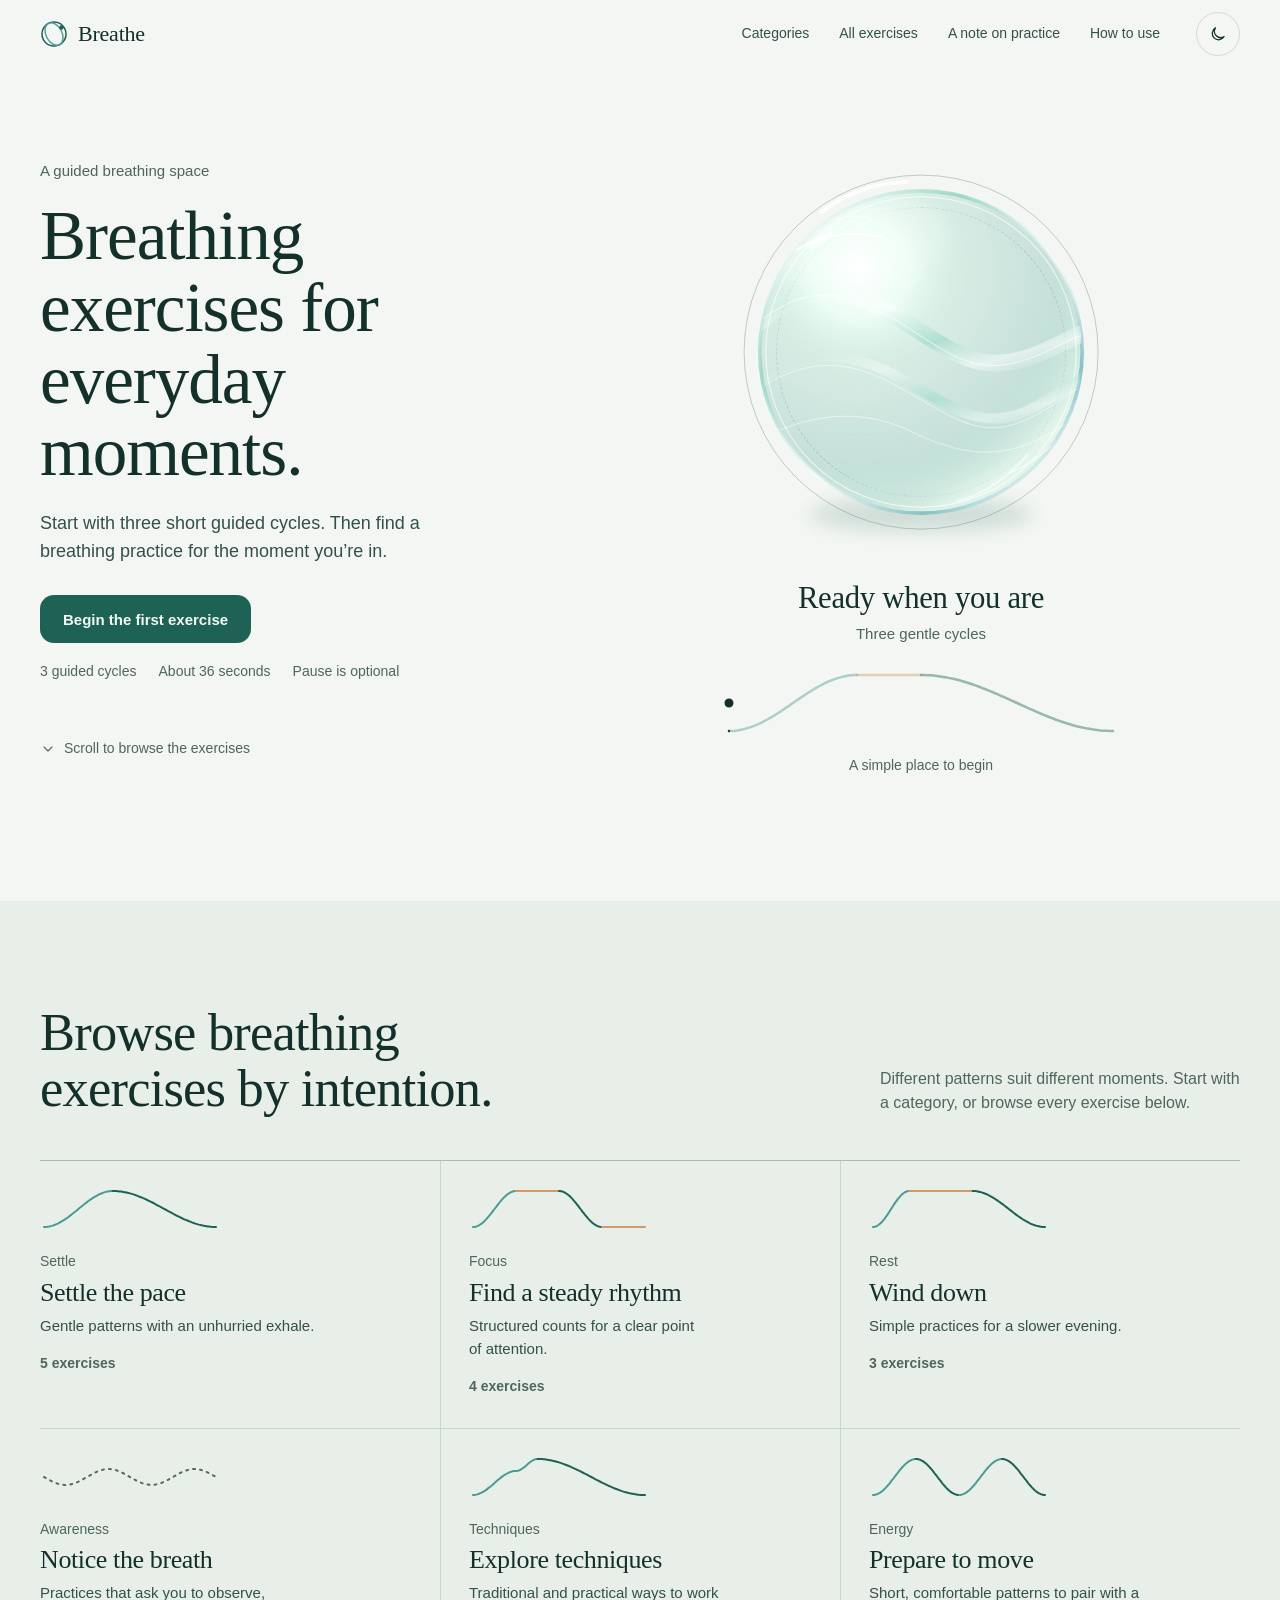
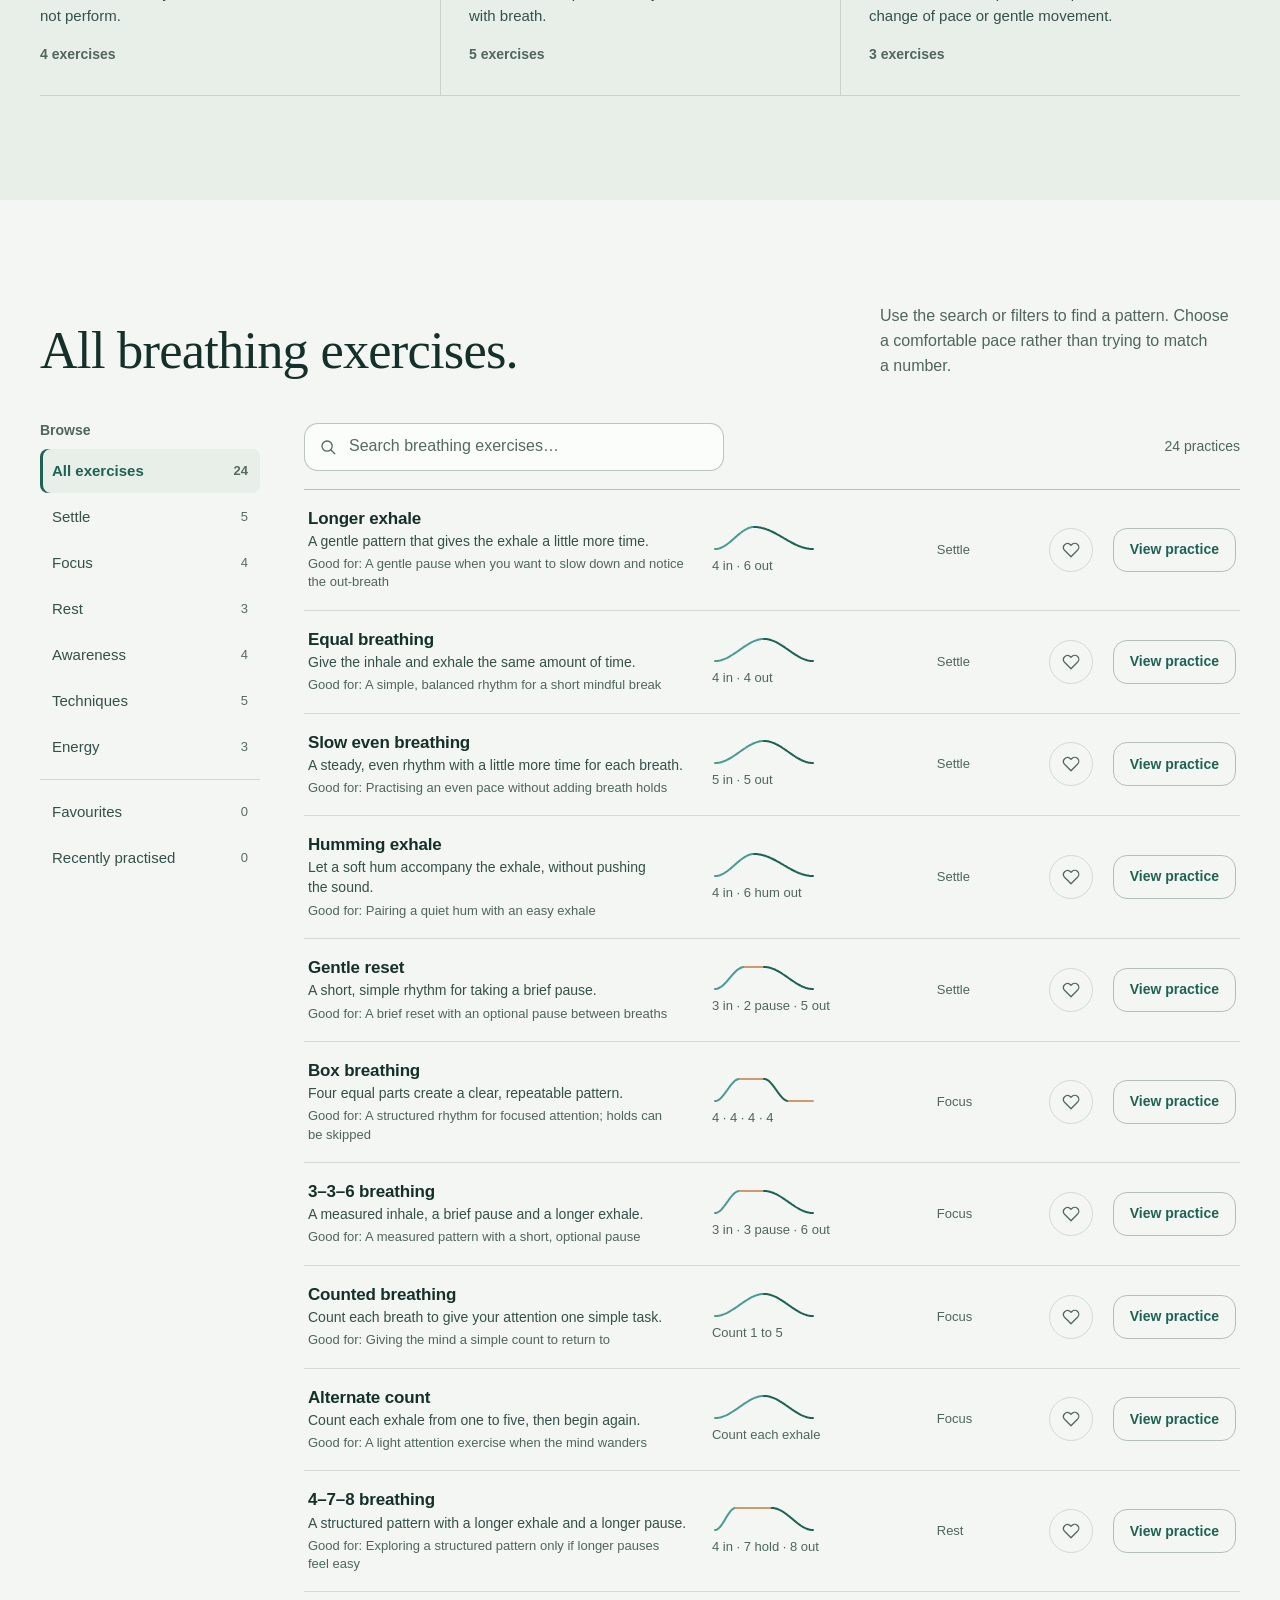
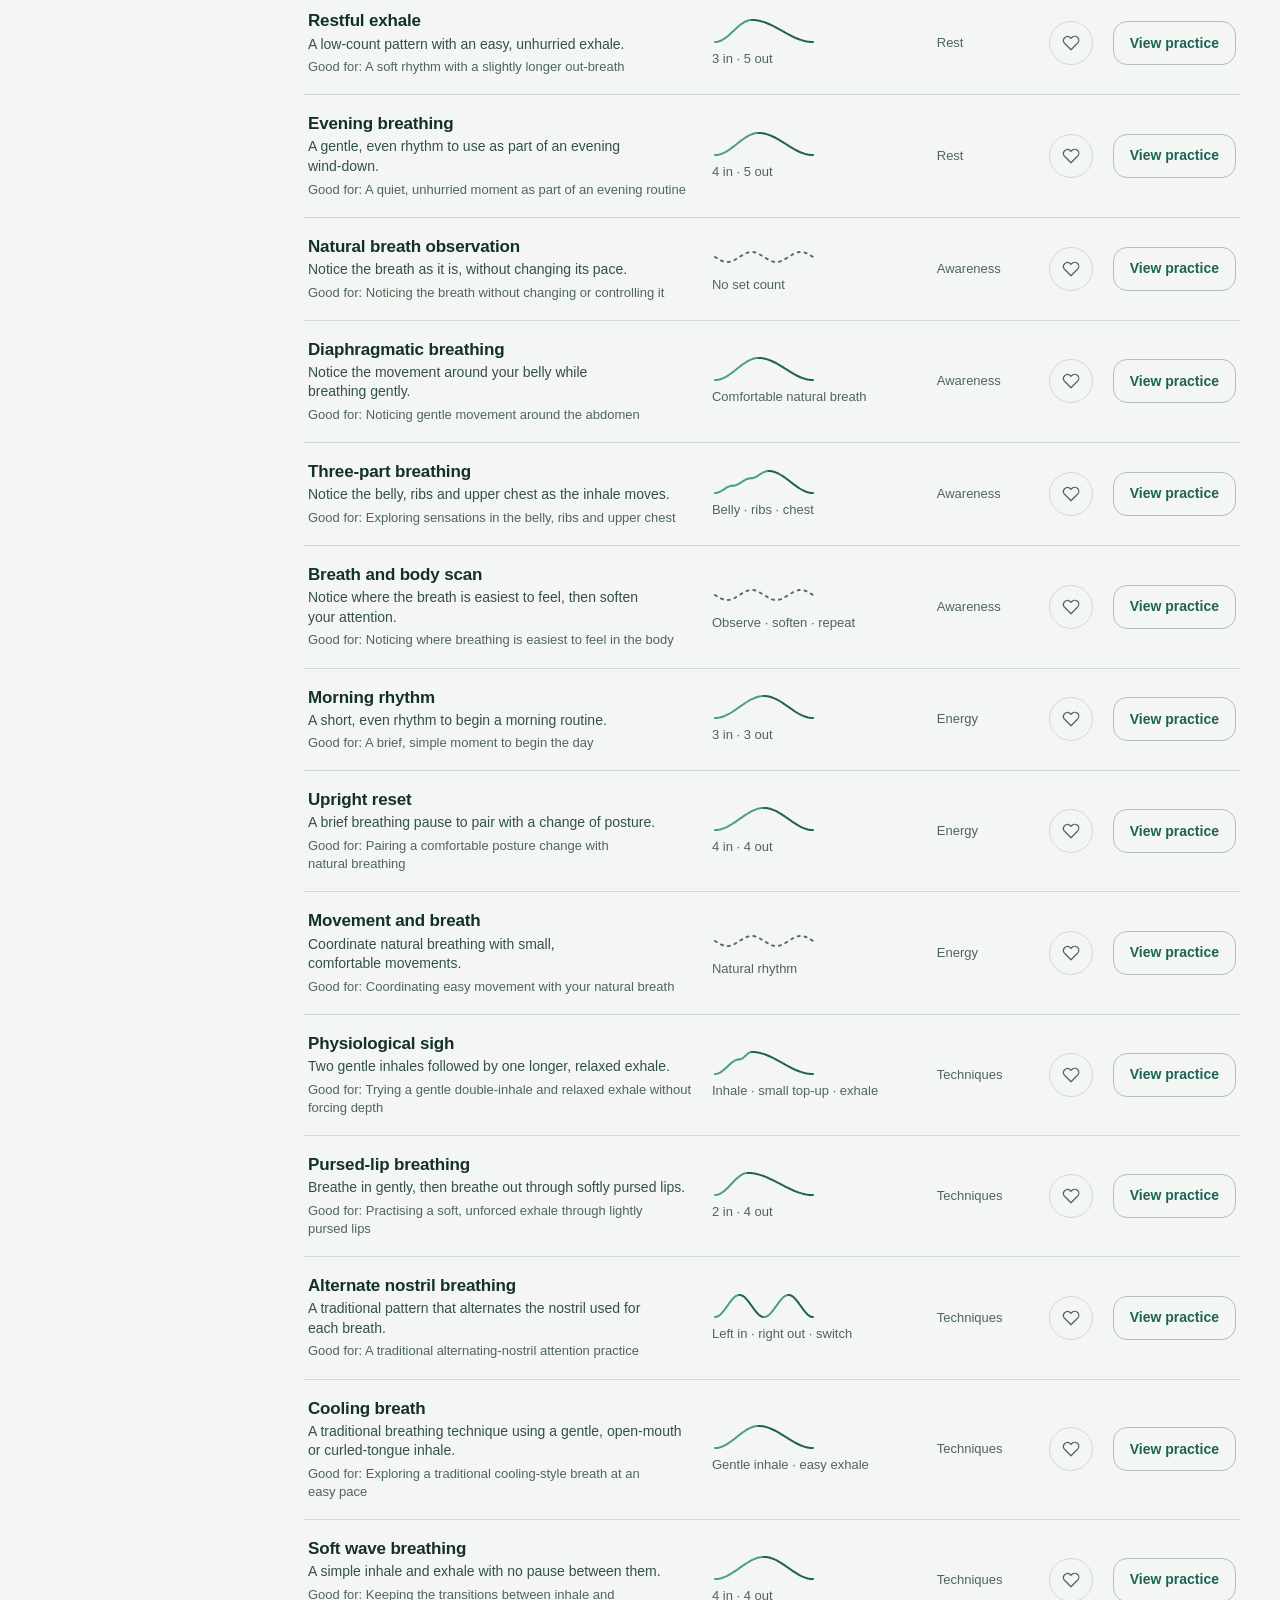
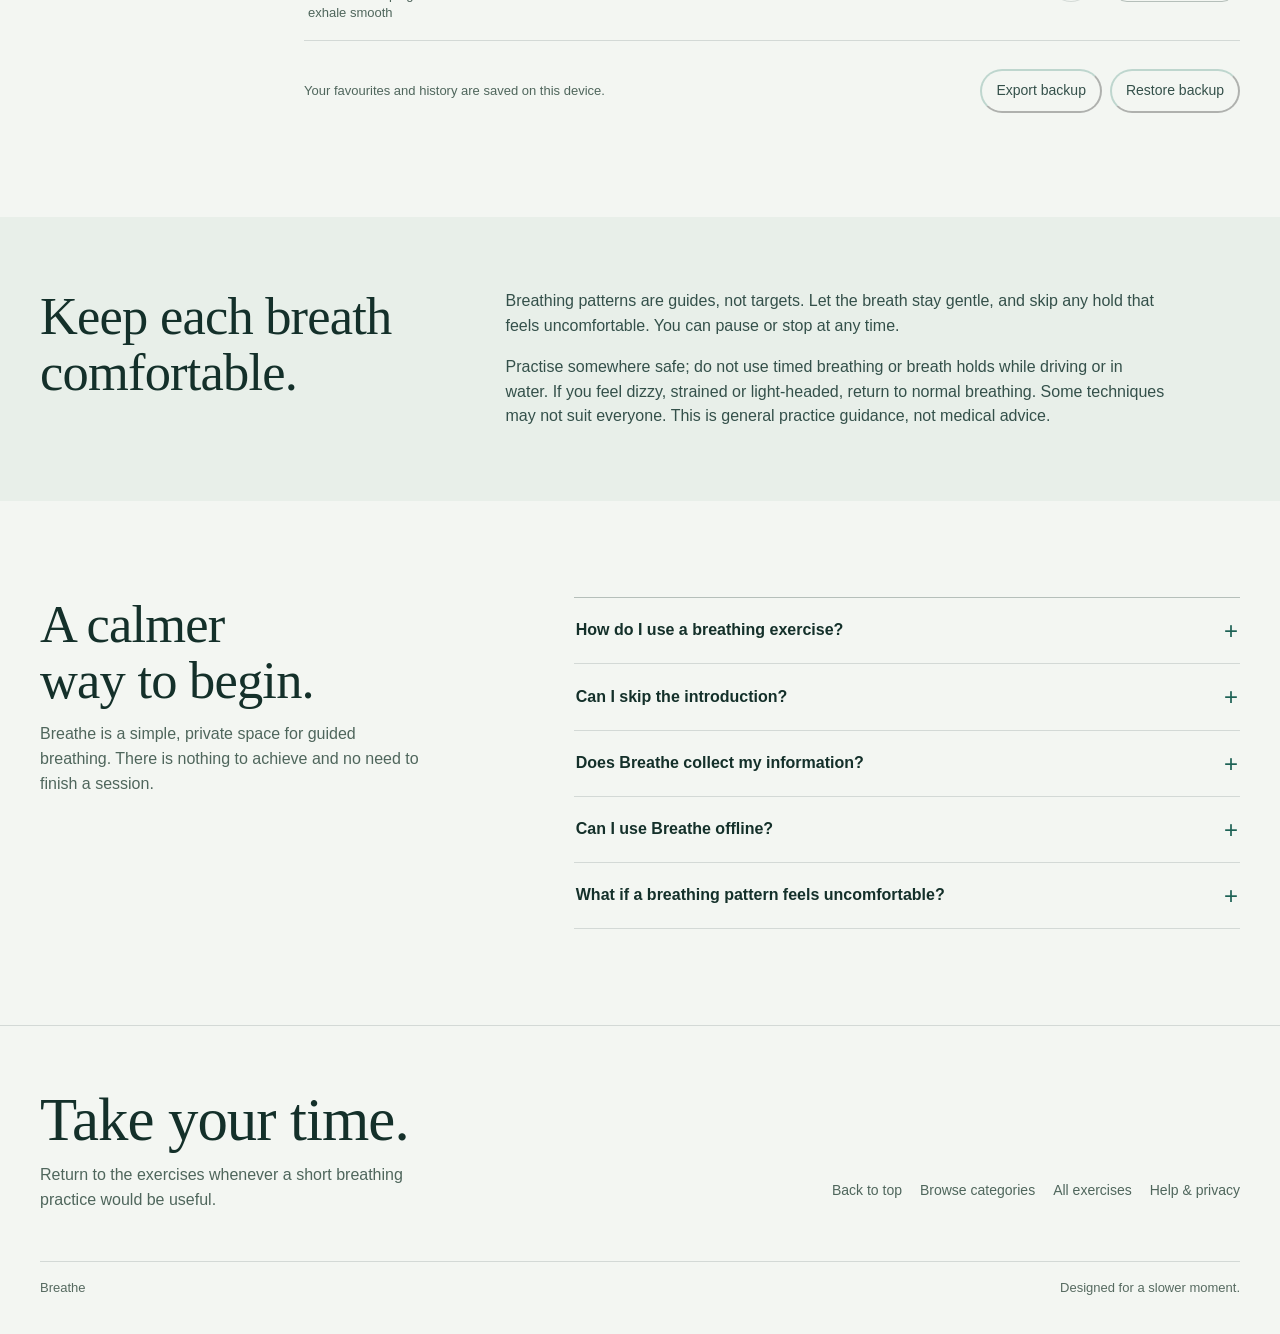
==== commit 28dda0f9: "fixed scrolling bug" ====
--- a/index.html
+++ b/index.html
@@ -115,7 +115,7 @@
           <i class="ring ring-in"></i><i class="ring ring-out"></i>
           <div class="orb-body"><svg viewBox="0 0 560 560" aria-hidden="true"><use href="#orb-glass"/></svg></div>
         </div>
-        <div class="readout"><strong id="hero-phase">Ready when you are</strong><span id="hero-phase-count">Three gentle cycles</span></div>
+        <div class="readout"><strong id="hero-phase" aria-live="polite" aria-atomic="true">Ready when you are</strong><span id="hero-phase-count">Three gentle cycles</span></div>
         <svg class="trace" id="hero-trace" viewBox="0 0 400 72" aria-hidden="true"></svg>
         <p class="orb-caption" id="orb-caption">A simple place to begin</p>
       </div>
--- a/assets/css/styles.css
+++ b/assets/css/styles.css
@@ -248,7 +248,8 @@
   .practice-grid { column-gap: 32px; }
 }
 @media (max-width: 900px) {
-  .library-shell { grid-template-columns: 1fr; gap: 18px; }
+  .library-shell { grid-template-columns: minmax(0, 1fr); gap: 18px; }
+  .filter-rail { min-width: 0; }
   .filter-rail { position: static; }
   .filter-list { display: flex; gap: 8px; overflow-x: auto; padding-bottom: 6px; scroll-snap-type: x proximity; mask-image: linear-gradient(90deg, #000 88%, transparent); }
   .filter-divider { display: none; }
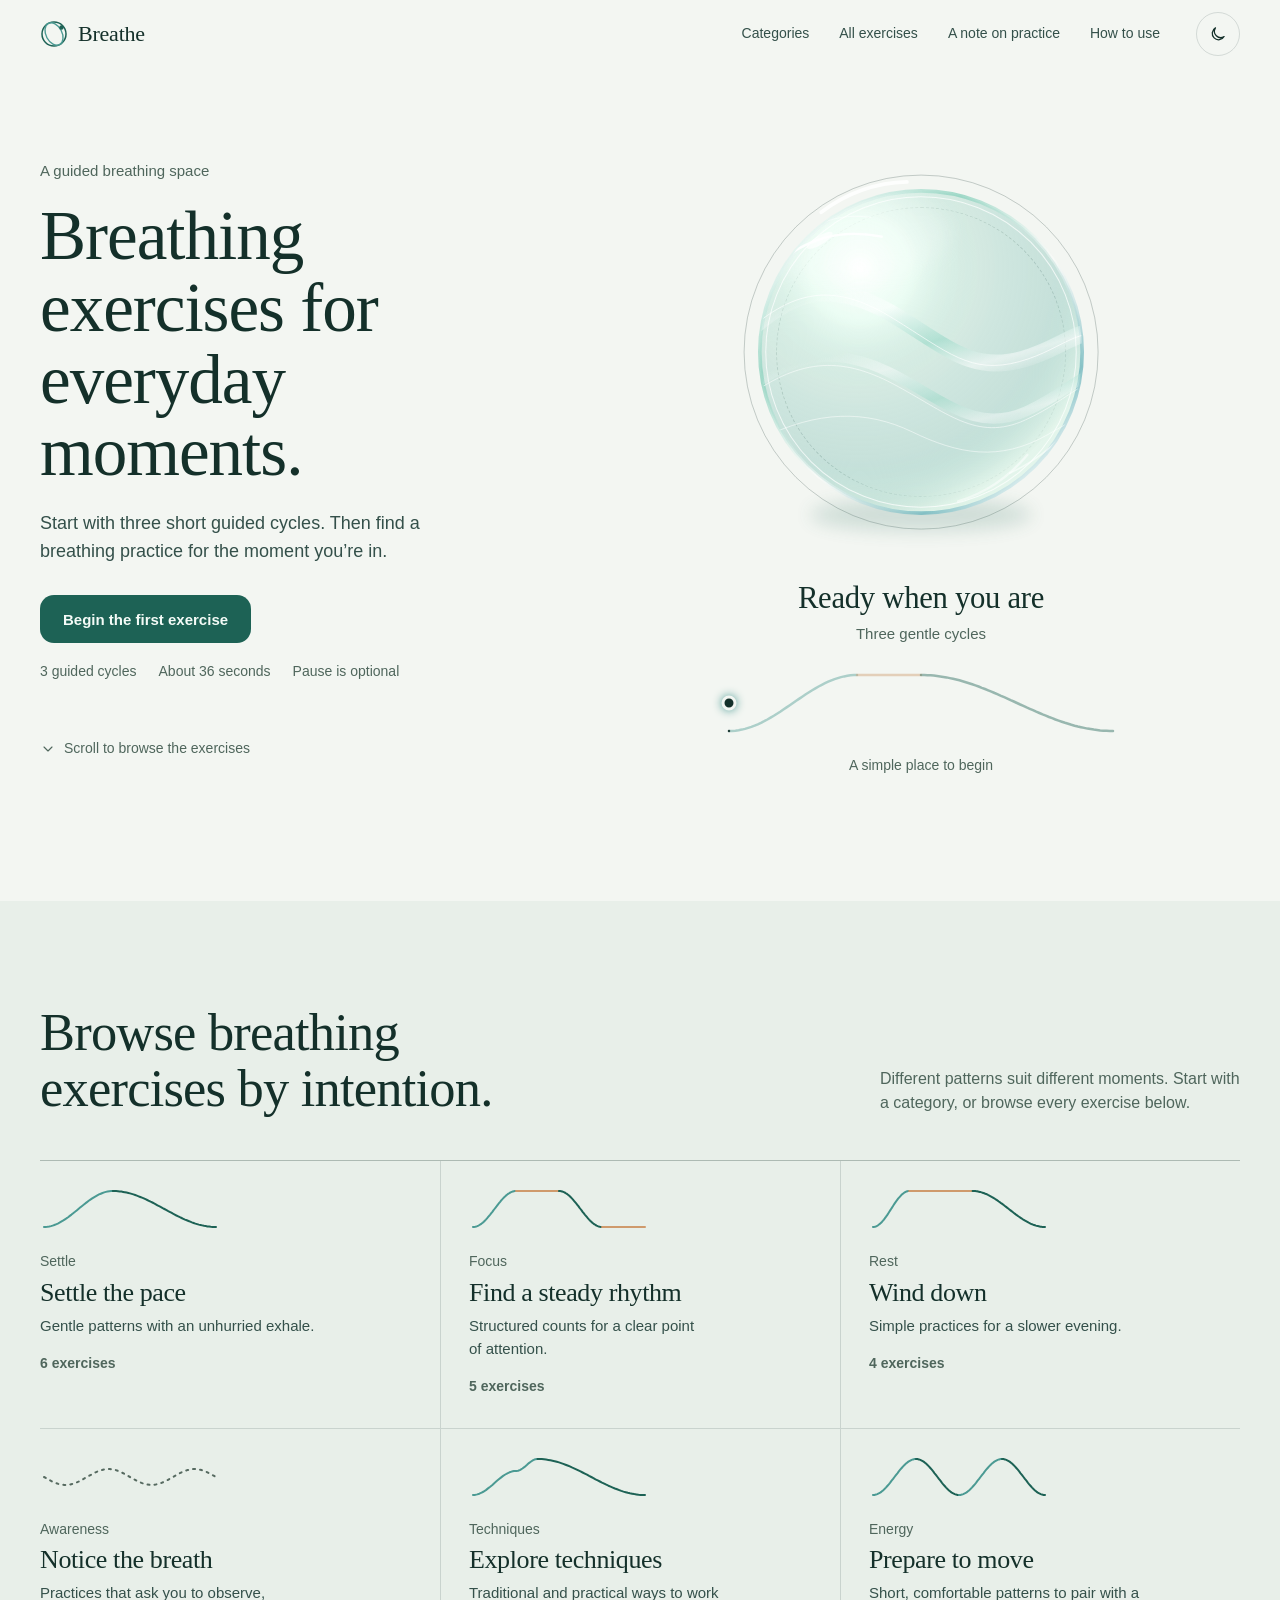
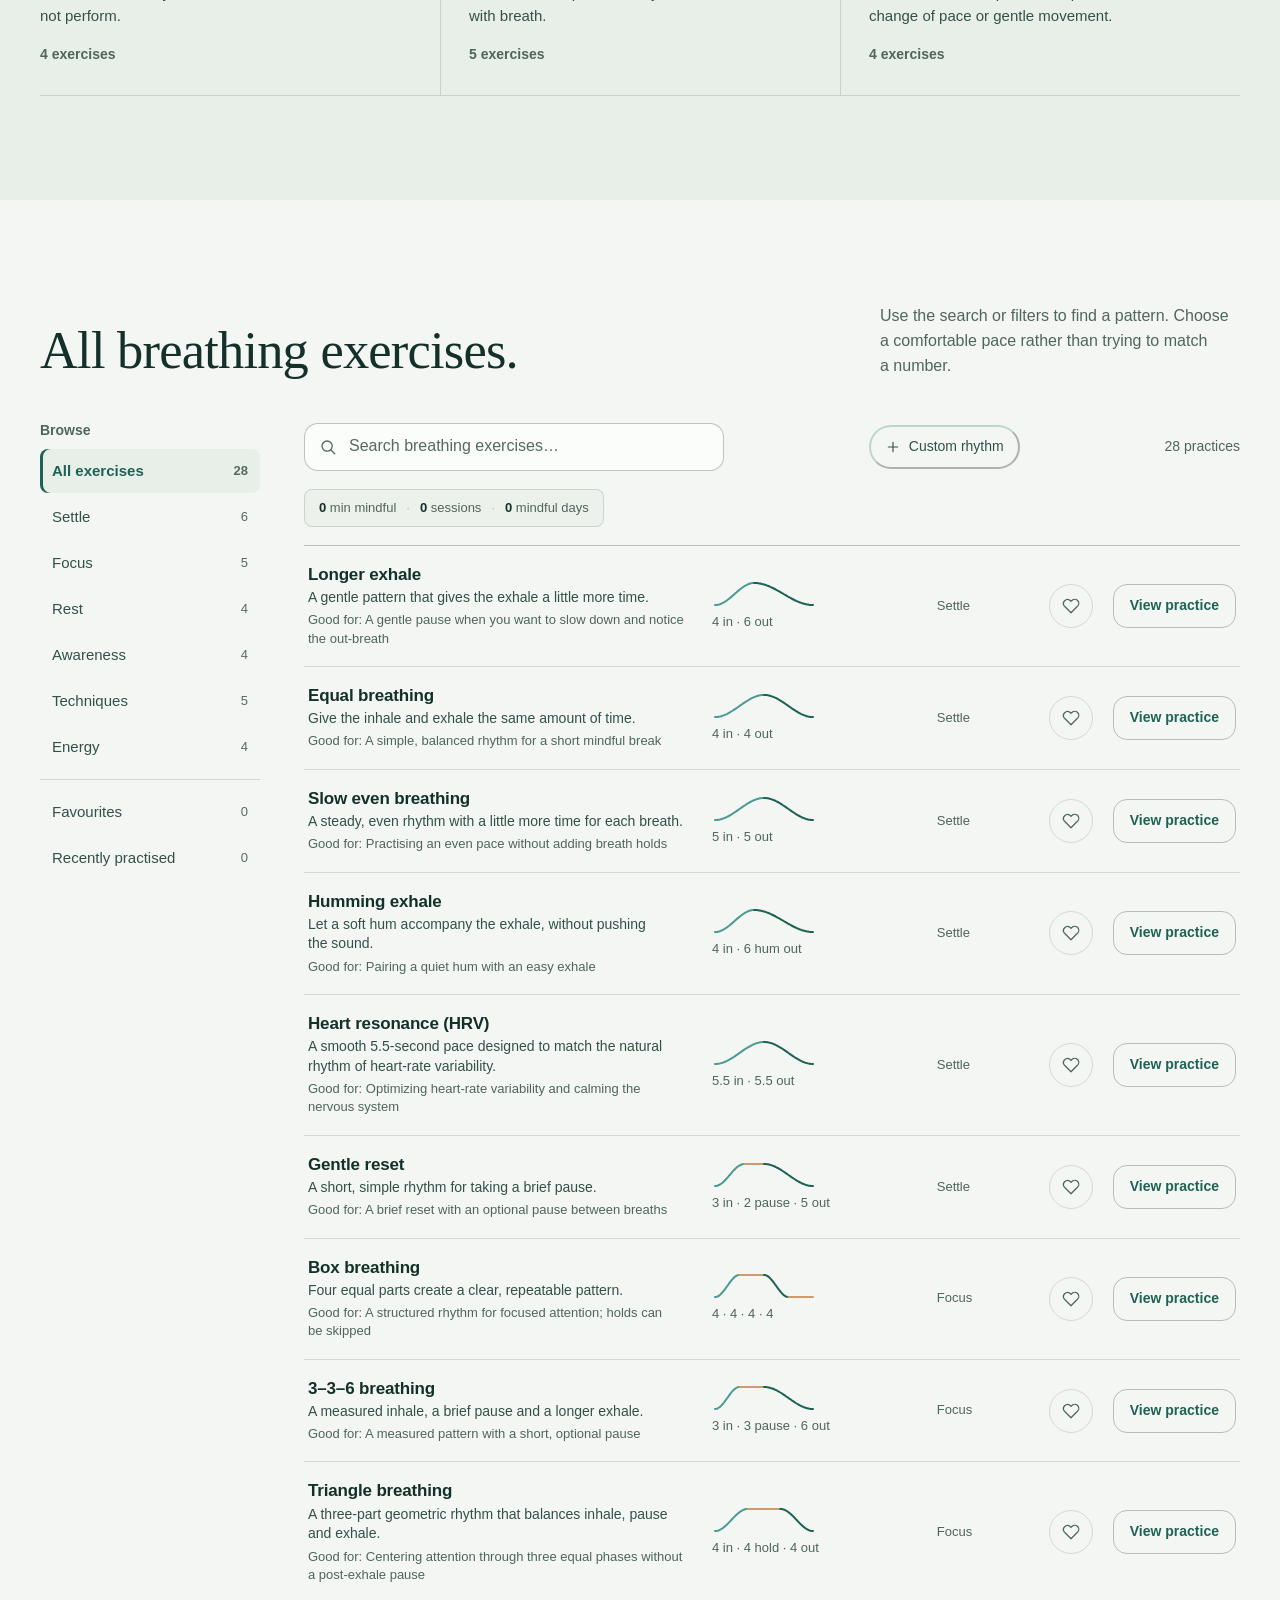
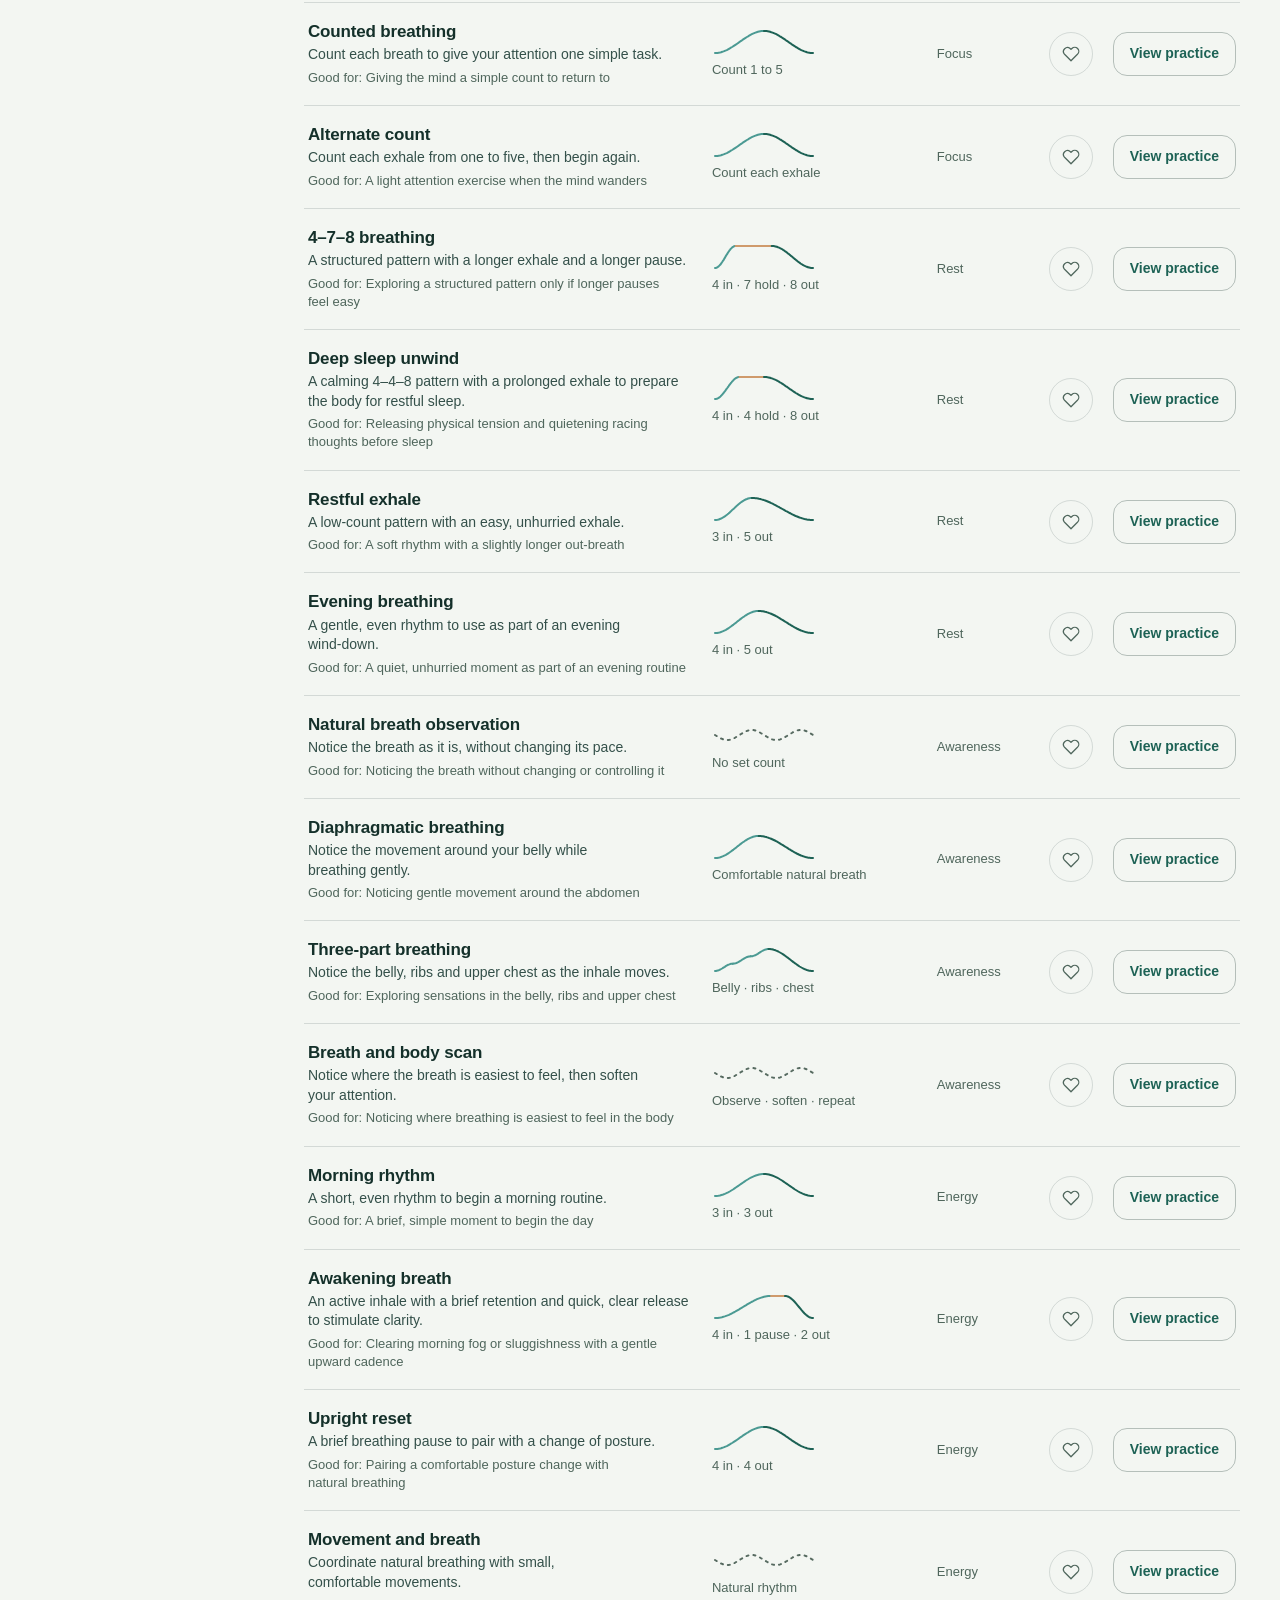
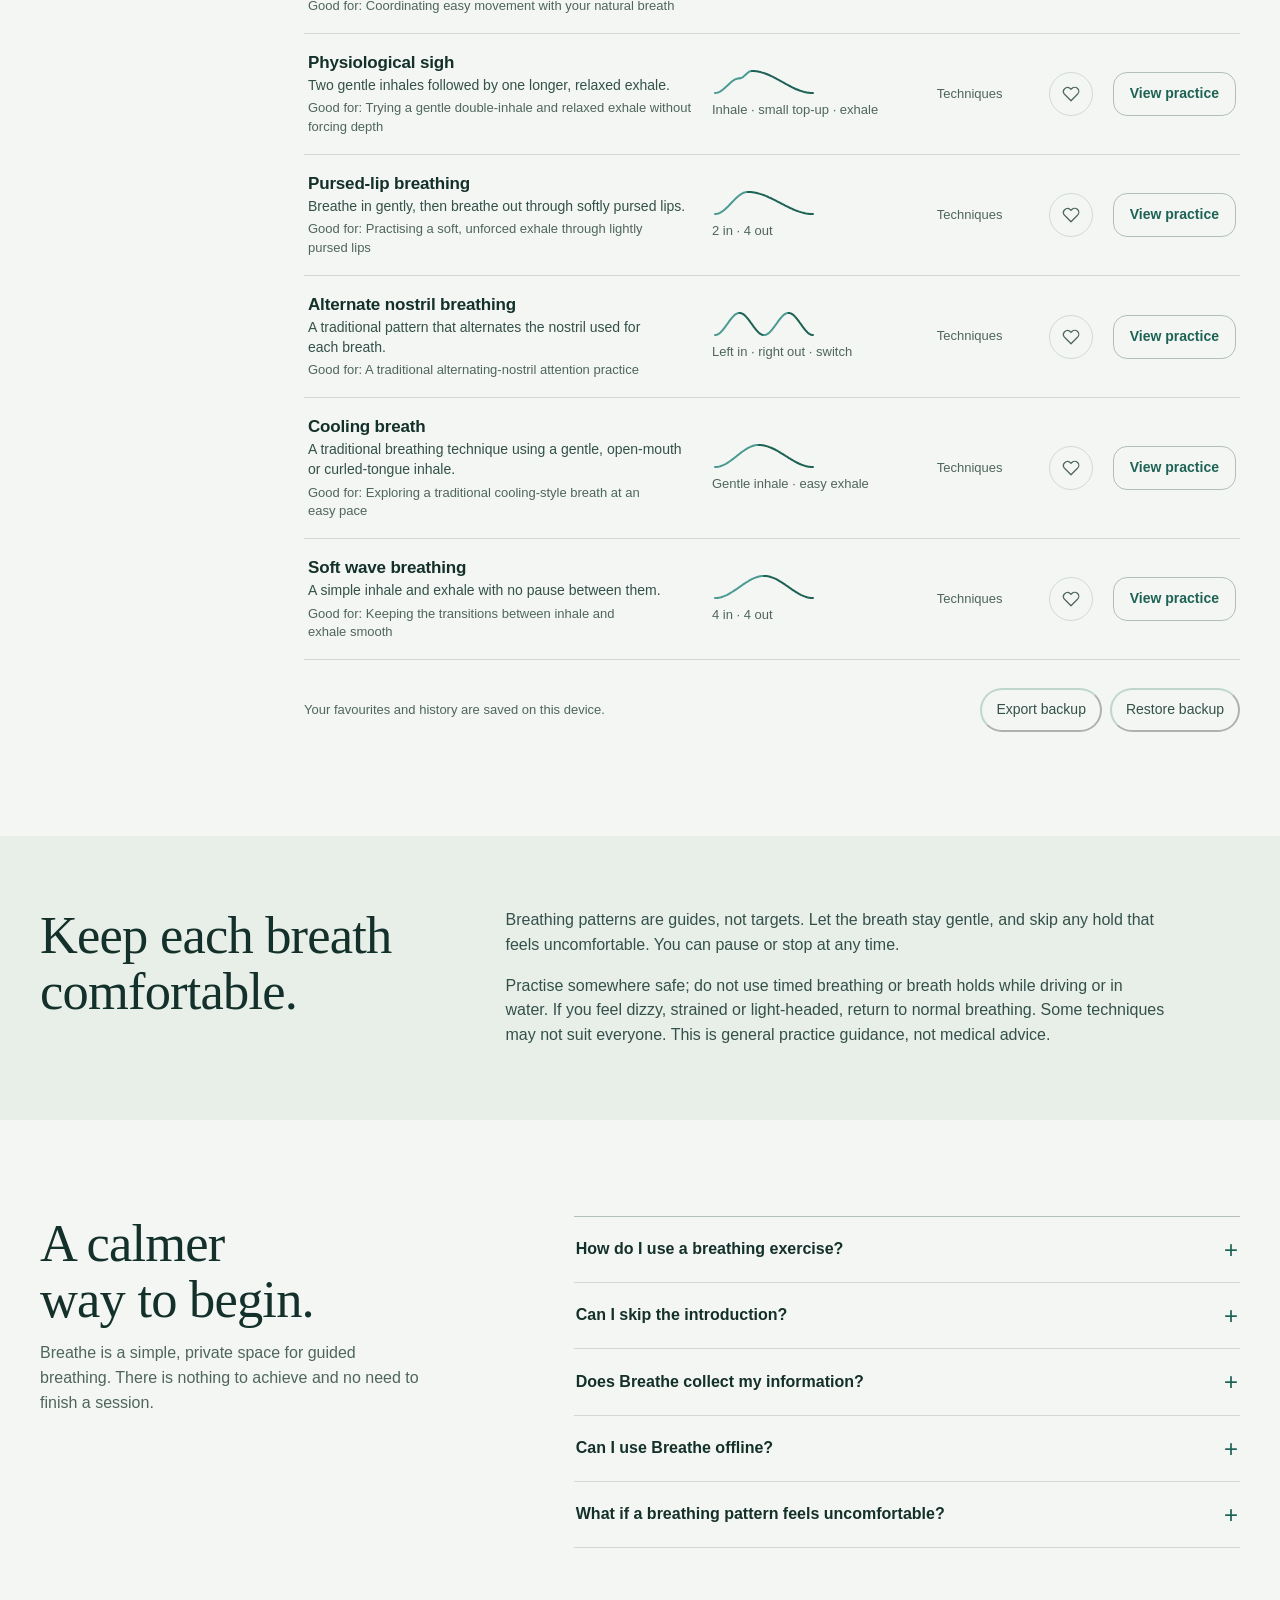
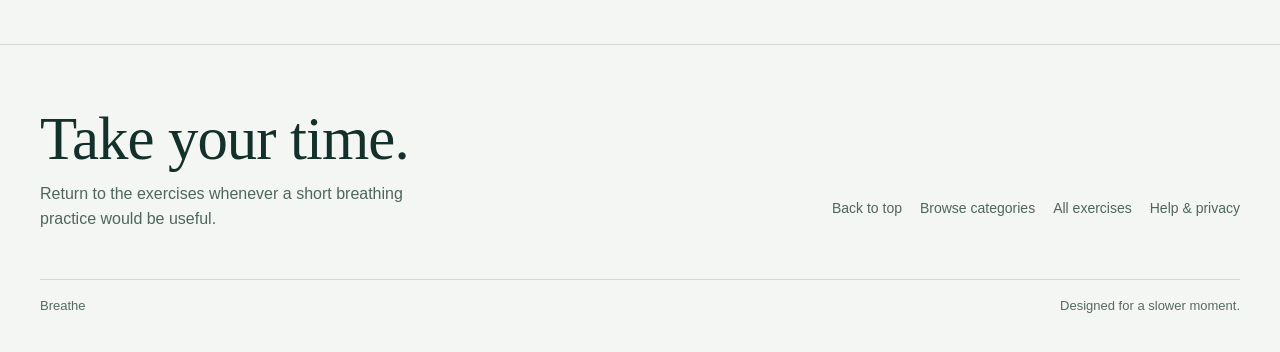
==== commit 433008ee: "minor ui updates" ====
--- a/index.html
+++ b/index.html
@@ -69,6 +69,9 @@
     <symbol id="i-down" viewBox="0 0 24 24"><path d="m6 9 6 6 6-6"/></symbol>
     <symbol id="i-menu" viewBox="0 0 24 24"><path d="M4 7h16M4 12h16M4 17h16"/></symbol>
     <symbol id="i-close" viewBox="0 0 24 24"><path d="M6 6l12 12M18 6 6 18"/></symbol>
+    <symbol id="i-haptic" viewBox="0 0 24 24"><path d="M6 9a9 9 0 0 0 0 6M3 7a13 13 0 0 0 0 10M18 9a9 9 0 0 1 0 6M21 7a13 13 0 0 1 0 10M9 5h6a2 2 0 0 1 2 2v10a2 2 0 0 1-2 2H9a2 2 0 0 1-2-2V7a2 2 0 0 1 2-2Z"/></symbol>
+    <symbol id="i-plus" viewBox="0 0 24 24"><path d="M12 5v14M5 12h14"/></symbol>
+    <symbol id="i-sparkle" viewBox="0 0 24 24"><path d="m12 3 2.5 6.5L21 12l-6.5 2.5L12 21l-2.5-6.5L3 12l6.5-2.5z"/></symbol>
   </svg>
 
   <a class="skip-link" href="#main">Skip to content</a>
@@ -101,6 +104,7 @@
           <button class="btn-quiet" id="pause-intro" type="button"></button>
           <button class="btn-quiet" id="restart-intro" type="button"></button>
           <button class="btn-quiet sound-toggle" type="button" aria-pressed="false"><svg class="icon" aria-hidden="true"><use href="#i-sound"/></svg><span>Audio cues off</span></button>
+          <button class="btn-quiet haptic-toggle" type="button" aria-pressed="false"><svg class="icon" aria-hidden="true"><use href="#i-haptic"/></svg><span>Haptics off</span></button>
           <button class="btn-quiet voice-toggle" type="button" aria-pressed="false"><svg class="icon" aria-hidden="true"><use href="#i-voice"/></svg><span>Voice guidance off</span></button>
           <a class="btn-quiet" href="#categories">Skip to exercises</a>
         </div>
@@ -128,12 +132,12 @@
           <p>Different patterns suit different moments. Start with a category, or browse every exercise below.</p>
         </div>
         <div class="intent-grid" id="category-grid">
-          <a class="intent" href="#library" data-filter-link="Settle"><svg class="intent-trace" viewBox="0 0 180 44" aria-hidden="true" data-shape="4i 6o"></svg><span class="name">Settle</span><h3>Settle the pace</h3><p>Gentle patterns with an unhurried exhale.</p><span class="count">5 exercises</span></a>
-          <a class="intent" href="#library" data-filter-link="Focus"><svg class="intent-trace" viewBox="0 0 180 44" aria-hidden="true" data-shape="4i 4h 4o 4h"></svg><span class="name">Focus</span><h3>Find a steady rhythm</h3><p>Structured counts for a clear point of attention.</p><span class="count">4 exercises</span></a>
-          <a class="intent" href="#library" data-filter-link="Rest"><svg class="intent-trace" viewBox="0 0 180 44" aria-hidden="true" data-shape="4i 7h 8o"></svg><span class="name">Rest</span><h3>Wind down</h3><p>Simple practices for a slower evening.</p><span class="count">3 exercises</span></a>
+          <a class="intent" href="#library" data-filter-link="Settle"><svg class="intent-trace" viewBox="0 0 180 44" aria-hidden="true" data-shape="4i 6o"></svg><span class="name">Settle</span><h3>Settle the pace</h3><p>Gentle patterns with an unhurried exhale.</p><span class="count">6 exercises</span></a>
+          <a class="intent" href="#library" data-filter-link="Focus"><svg class="intent-trace" viewBox="0 0 180 44" aria-hidden="true" data-shape="4i 4h 4o 4h"></svg><span class="name">Focus</span><h3>Find a steady rhythm</h3><p>Structured counts for a clear point of attention.</p><span class="count">5 exercises</span></a>
+          <a class="intent" href="#library" data-filter-link="Rest"><svg class="intent-trace" viewBox="0 0 180 44" aria-hidden="true" data-shape="4i 7h 8o"></svg><span class="name">Rest</span><h3>Wind down</h3><p>Simple practices for a slower evening.</p><span class="count">4 exercises</span></a>
           <a class="intent" href="#library" data-filter-link="Awareness"><svg class="intent-trace" viewBox="0 0 180 44" aria-hidden="true" data-shape="rest"></svg><span class="name">Awareness</span><h3>Notice the breath</h3><p>Practices that ask you to observe, not perform.</p><span class="count">4 exercises</span></a>
           <a class="intent" href="#library" data-filter-link="Techniques"><svg class="intent-trace" viewBox="0 0 180 44" aria-hidden="true" data-shape="2i 1i 5o"></svg><span class="name">Techniques</span><h3>Explore techniques</h3><p>Traditional and practical ways to work with breath.</p><span class="count">5 exercises</span></a>
-          <a class="intent" href="#library" data-filter-link="Energy"><svg class="intent-trace" viewBox="0 0 180 44" aria-hidden="true" data-shape="3i 3o 3i 3o"></svg><span class="name">Energy</span><h3>Prepare to move</h3><p>Short, comfortable patterns to pair with a change of pace or gentle movement.</p><span class="count">3 exercises</span></a>
+          <a class="intent" href="#library" data-filter-link="Energy"><svg class="intent-trace" viewBox="0 0 180 44" aria-hidden="true" data-shape="3i 3o 3i 3o"></svg><span class="name">Energy</span><h3>Prepare to move</h3><p>Short, comfortable patterns to pair with a change of pace or gentle movement.</p><span class="count">4 exercises</span></a>
         </div>
       </div>
     </section>
@@ -149,7 +153,15 @@
           <div class="library-results">
             <div class="search-row">
               <label class="search-box"><svg class="icon" aria-hidden="true"><use href="#i-search"/></svg><input id="exercise-search" name="search" type="search" placeholder="Search breathing exercises…" autocomplete="off" spellcheck="false" aria-label="Search breathing exercises"></label>
-              <span class="result-count" id="result-count" aria-live="polite">24 practices</span>
+              <button class="btn-quiet" id="open-custom-creator" type="button"><svg class="icon" aria-hidden="true"><use href="#i-plus"/></svg><span>Custom rhythm</span></button>
+              <span class="result-count" id="result-count" aria-live="polite">28 practices</span>
+            </div>
+            <div class="mindful-stats" id="mindful-stats" aria-label="Mindful practice overview">
+              <span class="stats-item"><strong id="stats-total-min">0</strong> min mindful</span>
+              <span class="stats-sep" aria-hidden="true">·</span>
+              <span class="stats-item"><strong id="stats-sessions">0</strong> sessions</span>
+              <span class="stats-sep" aria-hidden="true">·</span>
+              <span class="stats-item"><strong id="stats-days">0</strong> mindful days</span>
             </div>
             <div class="exercise-list" id="exercise-list"></div>
             <div class="empty-state" id="empty-state" hidden></div>
@@ -215,9 +227,16 @@
             <p class="hint" id="intention-hint" aria-live="polite"></p></div>
           <div class="options" id="practice-options">
             <label class="check" id="skip-holds-wrap"><input type="checkbox" id="skip-holds"><span>Skip timed holds</span></label>
+            <select class="select soundscape-select" id="session-soundscape" aria-label="Ambient soundscape">
+              <option value="none">Soundscape: Silent</option>
+              <option value="waves">Soundscape: Ocean waves</option>
+              <option value="rain">Soundscape: Gentle rain</option>
+            </select>
             <button class="btn-quiet sound-toggle" type="button" aria-pressed="false"><svg class="icon" aria-hidden="true"><use href="#i-sound"/></svg><span>Audio cues off</span></button>
+            <button class="btn-quiet haptic-toggle" type="button" aria-pressed="false"><svg class="icon" aria-hidden="true"><use href="#i-haptic"/></svg><span>Haptics off</span></button>
             <button class="btn-quiet voice-toggle" type="button" aria-pressed="false"><svg class="icon" aria-hidden="true"><use href="#i-voice"/></svg><span>Voice guidance off</span></button>
             <p class="note" id="hold-note">Skipping removes timed pauses from this practice. You can still breathe naturally between phases.</p>
+            <p class="keys-hint" aria-hidden="true"><kbd>Space</kbd> pause &middot; <kbd>R</kbd> restart &middot; <kbd>M</kbd> audio &middot; <kbd>F</kbd> fullscreen</p>
           </div>
         </div>
       </div>
@@ -233,7 +252,15 @@
         </div>
         <div class="stage-bottom">
           <div class="stage-ready">
-            <label><span class="sr-only">Session length</span><select class="duration" id="session-duration"><option value="1">1 minute</option><option value="3" selected>3 minutes</option><option value="5">5 minutes</option></select></label>
+            <label><span class="sr-only">Session length</span><select class="duration" id="session-duration">
+              <option value="1">1 minute</option>
+              <option value="2">2 minutes</option>
+              <option value="3" selected>3 minutes</option>
+              <option value="5">5 minutes</option>
+              <option value="10">10 minutes</option>
+              <option value="15">15 minutes</option>
+              <option value="20">20 minutes</option>
+            </select></label>
             <button class="btn" id="start-practice" type="button" autofocus>Start practice</button>
           </div>
           <div class="stage-active">
@@ -246,5 +273,75 @@
       </div>
     </div>
   </dialog>
+
+  <dialog class="custom-screen" id="custom-screen" aria-labelledby="custom-title">
+    <div class="custom-modal-inner">
+      <div class="custom-header">
+        <h2 id="custom-title">Create your breathing rhythm.</h2>
+        <button class="icon-btn" id="close-custom" type="button" aria-label="Close custom creator"><svg class="icon"><use href="#i-close"/></svg></button>
+      </div>
+      <p class="custom-lede">Dial in the seconds for each phase to create a personal breathing pattern.</p>
+      
+      <form id="custom-form" class="custom-form" onsubmit="return false;">
+        <div class="custom-row">
+          <label for="custom-name">Pattern name</label>
+          <input class="text-input" id="custom-name" type="text" placeholder="My rhythm" maxlength="32" value="My rhythm">
+        </div>
+        <div class="custom-row">
+          <label for="custom-category">Category</label>
+          <select class="select" id="custom-category">
+            <option value="Settle">Settle</option>
+            <option value="Focus" selected>Focus</option>
+            <option value="Rest">Rest</option>
+            <option value="Awareness">Awareness</option>
+            <option value="Energy">Energy</option>
+          </select>
+        </div>
+
+        <div class="custom-counts-grid">
+          <div class="count-field">
+            <label for="count-inhale">Inhale</label>
+            <div class="spin-wrap">
+              <input type="number" id="count-inhale" min="1" max="15" value="4" step="0.5" required>
+              <span class="unit">sec</span>
+            </div>
+          </div>
+          <div class="count-field">
+            <label for="count-hold-in">Hold (full)</label>
+            <div class="spin-wrap">
+              <input type="number" id="count-hold-in" min="0" max="15" value="4" step="0.5">
+              <span class="unit">sec</span>
+            </div>
+          </div>
+          <div class="count-field">
+            <label for="count-exhale">Exhale</label>
+            <div class="spin-wrap">
+              <input type="number" id="count-exhale" min="1" max="15" value="4" step="0.5" required>
+              <span class="unit">sec</span>
+            </div>
+          </div>
+          <div class="count-field">
+            <label for="count-hold-out">Hold (empty)</label>
+            <div class="spin-wrap">
+              <input type="number" id="count-hold-out" min="0" max="15" value="4" step="0.5">
+              <span class="unit">sec</span>
+            </div>
+          </div>
+        </div>
+
+        <div class="custom-preview-box">
+          <span class="preview-label">Live breath shape:</span>
+          <svg class="custom-trace" id="custom-trace" viewBox="0 0 400 72" aria-hidden="true"></svg>
+          <span class="custom-summary" id="custom-summary">4 · 4 · 4 · 4 (16s cycle)</span>
+        </div>
+
+        <div class="custom-actions">
+          <button class="btn" id="custom-save-start" type="button">Practise now</button>
+          <button class="btn-quiet" id="custom-save" type="button">Save to library</button>
+          <button class="btn-quiet" id="custom-cancel" type="button">Cancel</button>
+        </div>
+      </form>
+    </div>
+  </dialog>
 </body>
 </html>
--- a/assets/css/styles.css
+++ b/assets/css/styles.css
@@ -305,3 +305,41 @@
   .orb-body { transform: scale(calc(.96 + .08 * var(--breath))); }
 }
 @media (forced-colors: active) { .btn, .row-open, .filter-btn[aria-pressed="true"] { border: 1px solid CanvasText; } }
+
+/* Mindful stats bar */
+.mindful-stats { display: inline-flex; align-items: center; gap: 10px; margin-bottom: 18px; padding: 8px 14px; background: color-mix(in srgb, var(--paper-2) 65%, transparent); border: 1px solid var(--line); border-radius: var(--radius-sm); font-size: 13px; color: var(--muted); font-variant-numeric: tabular-nums; }
+.mindful-stats strong { color: var(--ink); font-weight: 600; }
+.stats-sep { color: var(--line-strong); }
+
+/* Soundscape & Hotkeys */
+.soundscape-select { min-height: 44px; height: 44px; padding: 0 12px; border: 1px solid var(--line); border-radius: var(--radius-sm); font-size: 14px; color: var(--ink-2); background: var(--surface); }
+.keys-hint { flex-basis: 100%; margin: 8px 0 0; font-size: 12px; color: var(--faint); }
+.keys-hint kbd { display: inline-block; padding: 2px 6px; font-family: var(--sans); font-size: 11px; font-weight: 600; background: var(--sunken); border: 1px solid var(--line-strong); border-radius: 4px; color: var(--ink); box-shadow: 0 1px 0 var(--line); }
+
+/* Custom Rhythm Modal */
+.custom-screen { width: min(540px, calc(100% - 32px)); max-height: 90vh; margin: auto; padding: 0; border: 1px solid var(--line-strong); border-radius: 20px; background: var(--paper); color: var(--ink); overflow-y: auto; box-shadow: 0 20px 48px rgba(0,0,0,.22); }
+.custom-screen::backdrop { background: rgba(0,0,0,.45); backdrop-filter: blur(4px); }
+.custom-modal-inner { padding: 32px; }
+.custom-header { display: flex; justify-content: space-between; align-items: center; gap: 16px; margin-bottom: 6px; }
+.custom-header h2 { font-size: 26px; line-height: 1.1; margin: 0; }
+.custom-lede { color: var(--muted); font-size: 14px; margin: 0 0 22px; }
+.custom-form { display: grid; gap: 16px; }
+.custom-row { display: grid; gap: 6px; }
+.custom-row label, .count-field label { font-size: 13px; font-weight: 600; color: var(--muted); }
+.text-input { height: 46px; padding: 0 14px; border: 1px solid var(--line-strong); border-radius: var(--radius-sm); background: var(--surface); color: var(--ink); font-size: 15px; }
+.text-input:focus, .spin-wrap input:focus { border-color: var(--action); outline: 2px solid color-mix(in srgb, var(--action) 35%, transparent); }
+.custom-counts-grid { display: grid; grid-template-columns: repeat(2, 1fr); gap: 12px; }
+.count-field { display: grid; gap: 6px; }
+.spin-wrap { position: relative; display: flex; align-items: center; }
+.spin-wrap input { width: 100%; height: 46px; padding: 0 42px 0 14px; border: 1px solid var(--line-strong); border-radius: var(--radius-sm); background: var(--surface); color: var(--ink); font-size: 16px; font-variant-numeric: tabular-nums; }
+.spin-wrap .unit { position: absolute; right: 12px; font-size: 13px; color: var(--muted); pointer-events: none; }
+.custom-preview-box { padding: 14px; border: 1px solid var(--line); border-radius: var(--radius-sm); background: var(--surface); display: grid; gap: 6px; text-align: center; }
+.preview-label { font-size: 12px; font-weight: 600; color: var(--muted); text-align: left; }
+.custom-trace { width: 100%; max-width: 360px; height: 48px; margin: 0 auto; overflow: visible; }
+.custom-summary { font-size: 13px; color: var(--ink-2); font-variant-numeric: tabular-nums; }
+.custom-actions { display: flex; flex-wrap: wrap; gap: 10px; margin-top: 6px; }
+
+/* Visual enhancements */
+html[data-theme="dark"] .orb::before { content: ""; position: absolute; inset: 10%; border-radius: 50%; background: radial-gradient(circle, rgba(107, 184, 174, 0.16) 0%, transparent 70%); pointer-events: none; }
+.trace .t-dot { filter: drop-shadow(0 0 5px var(--inhale)); }
+
